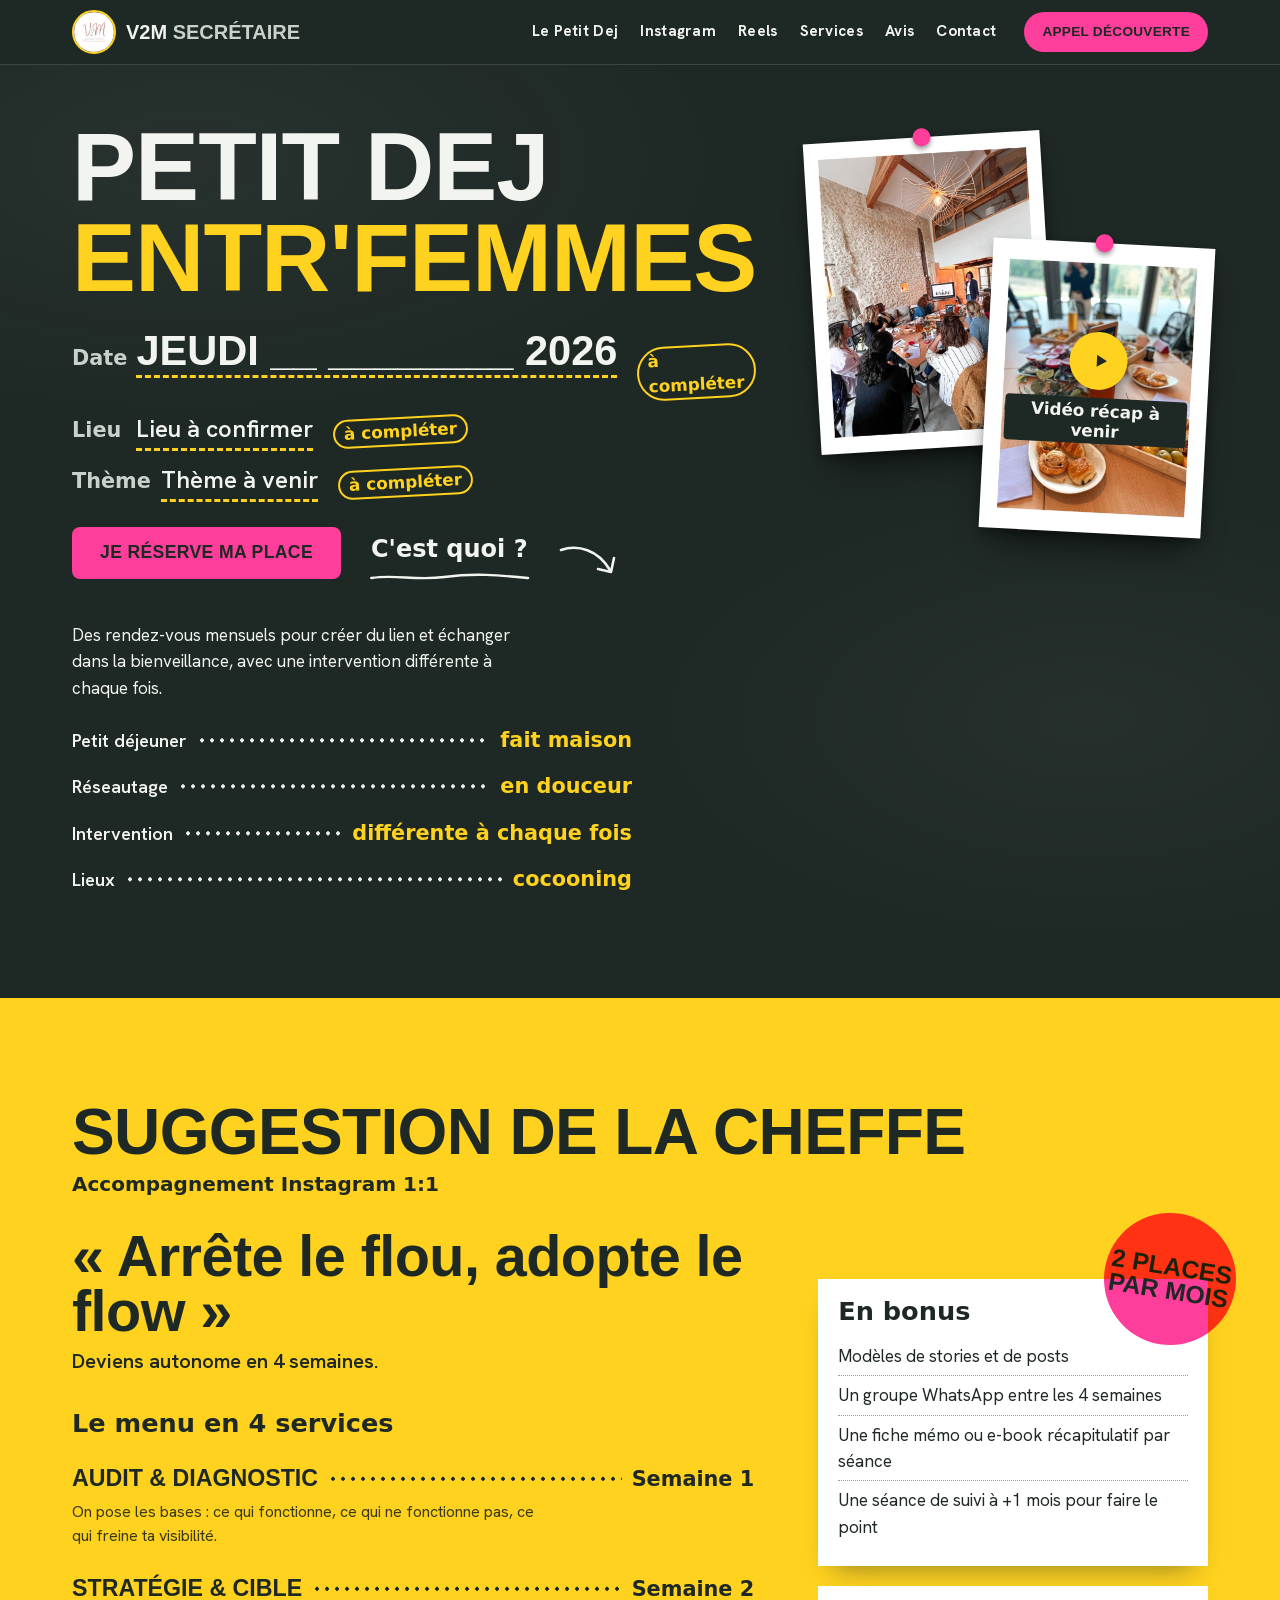
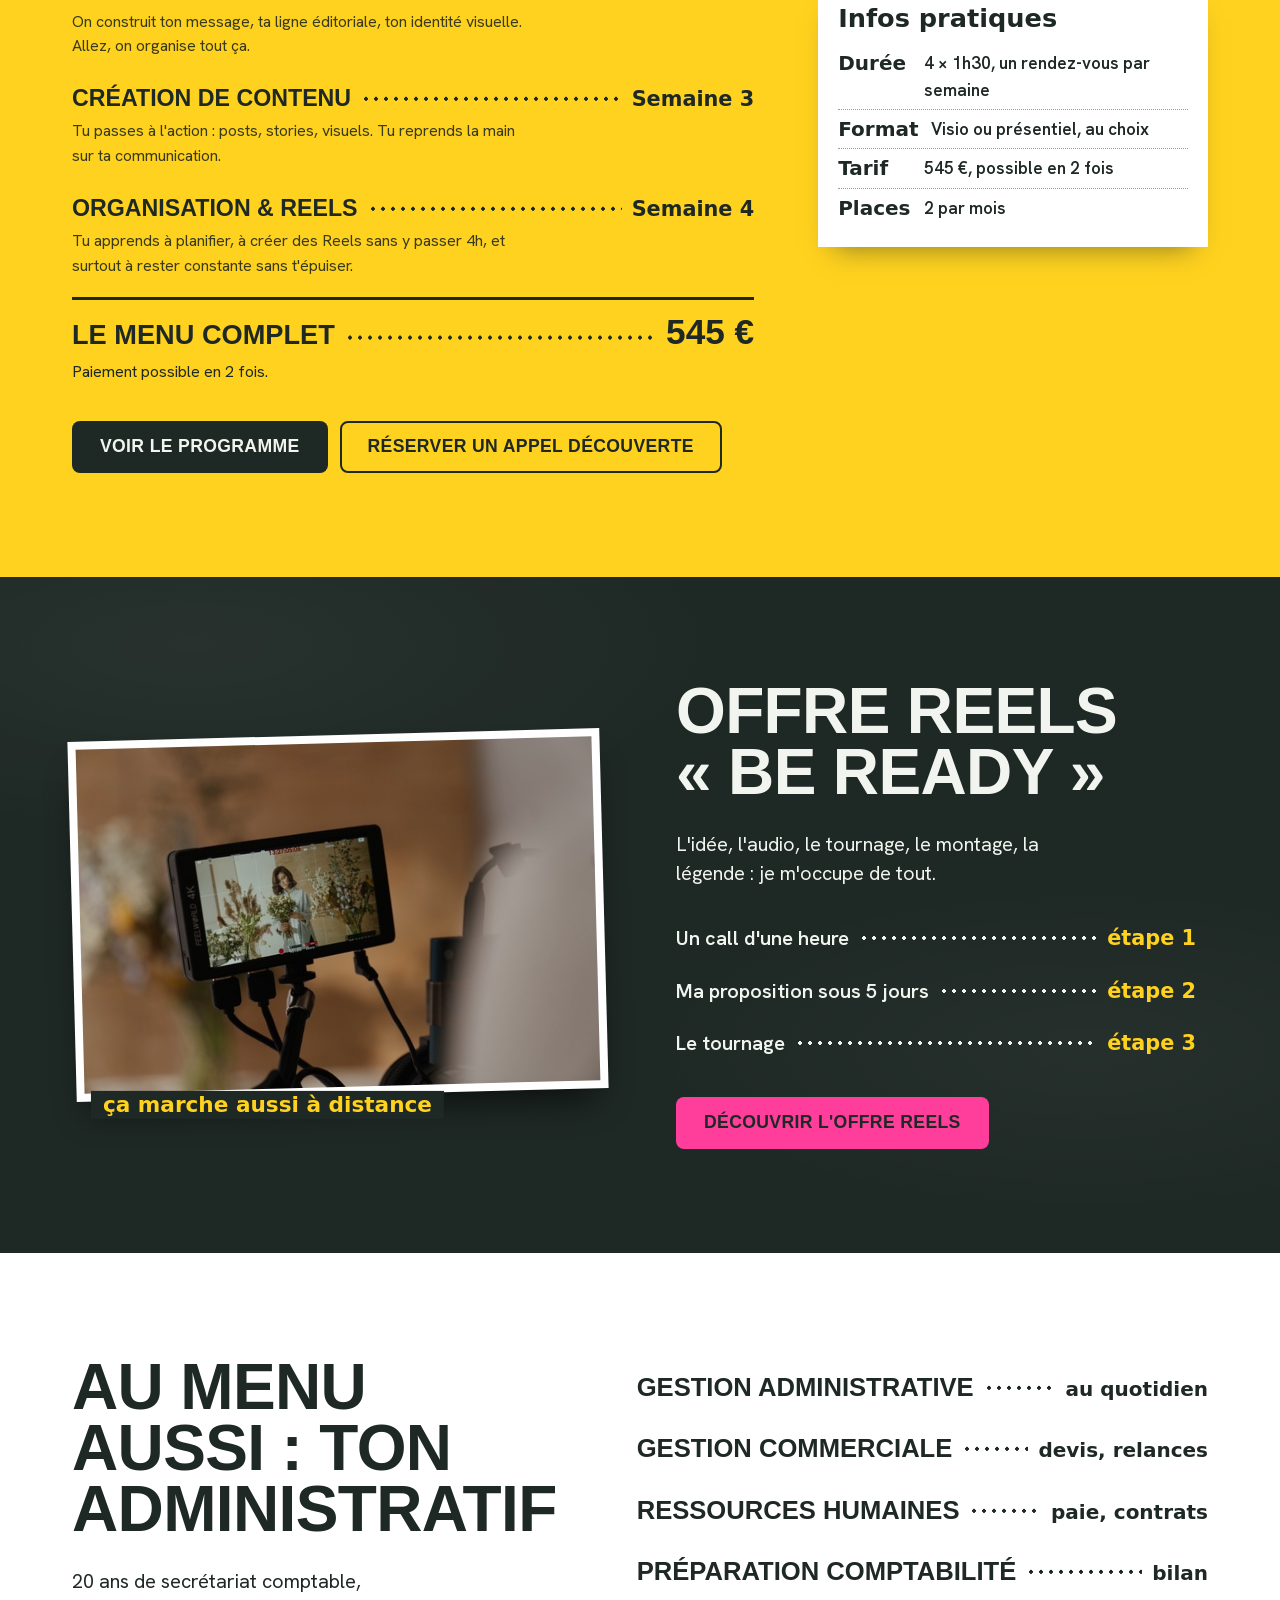
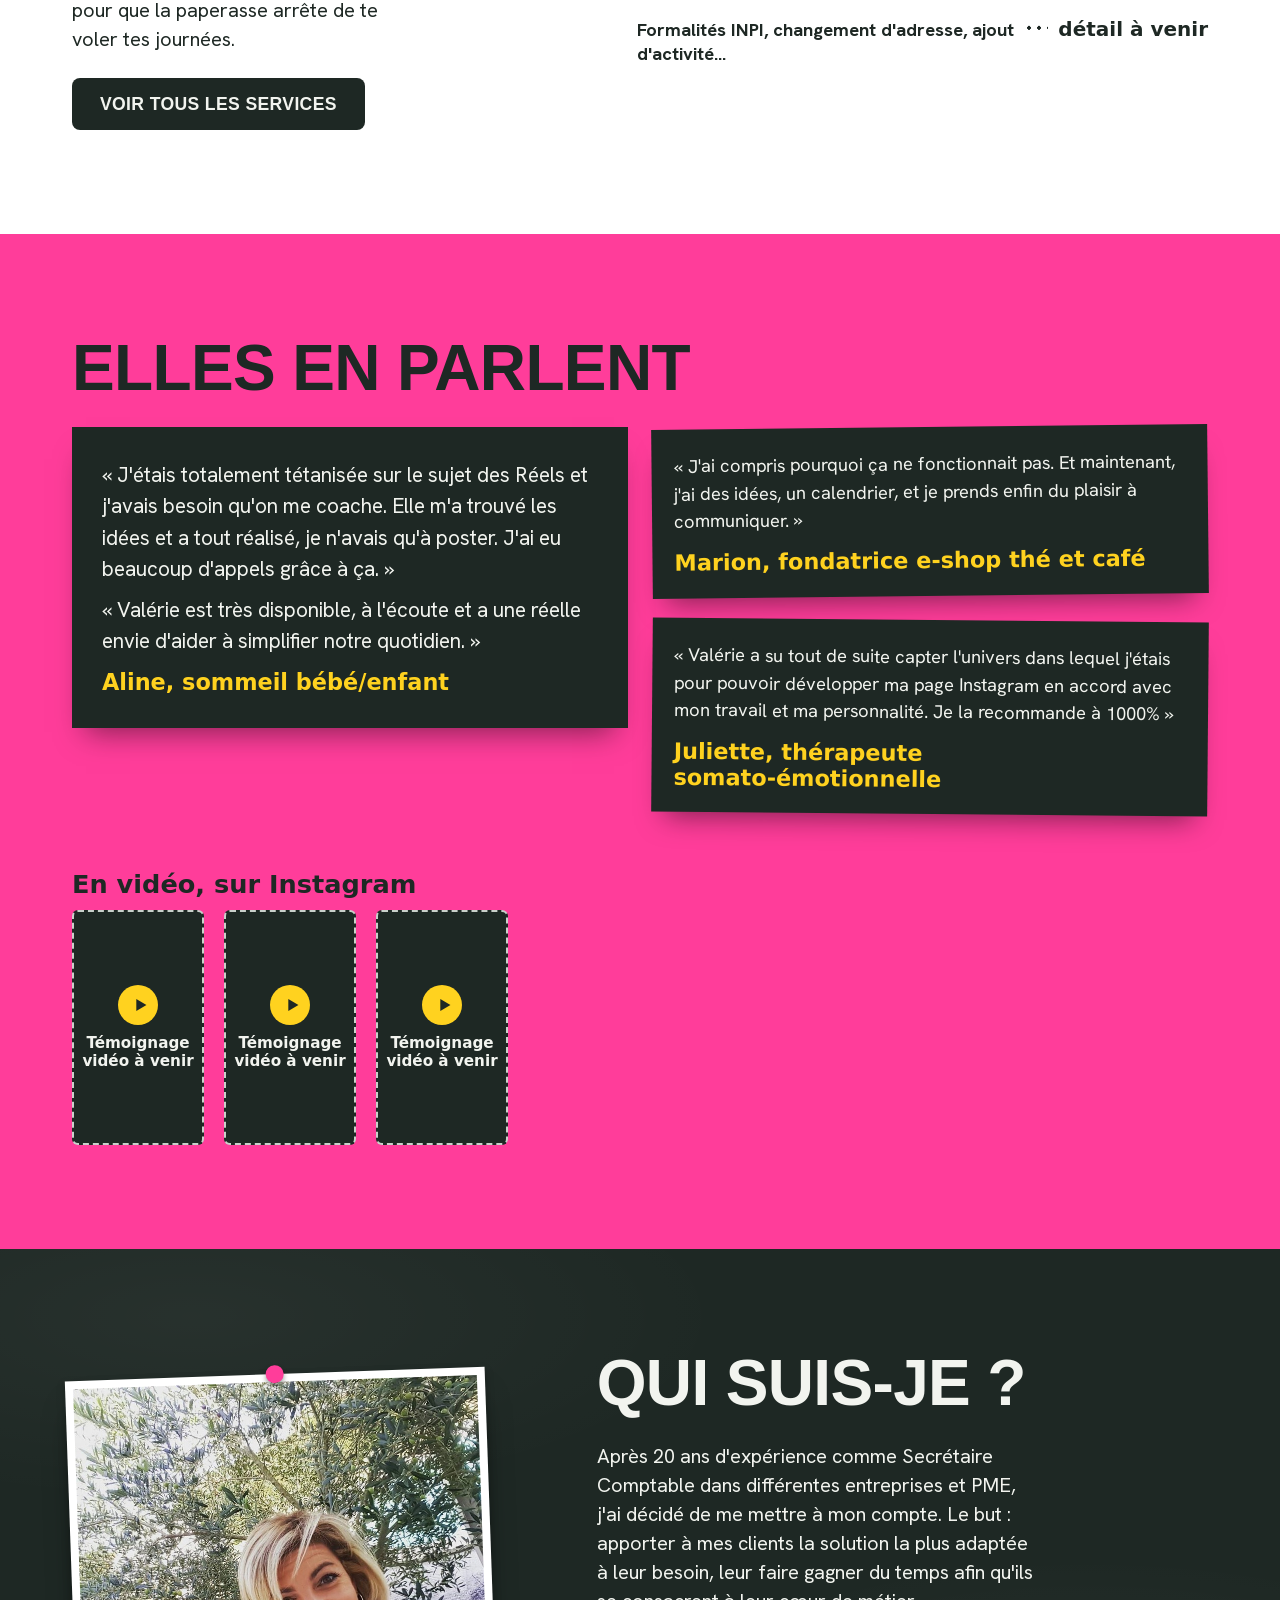
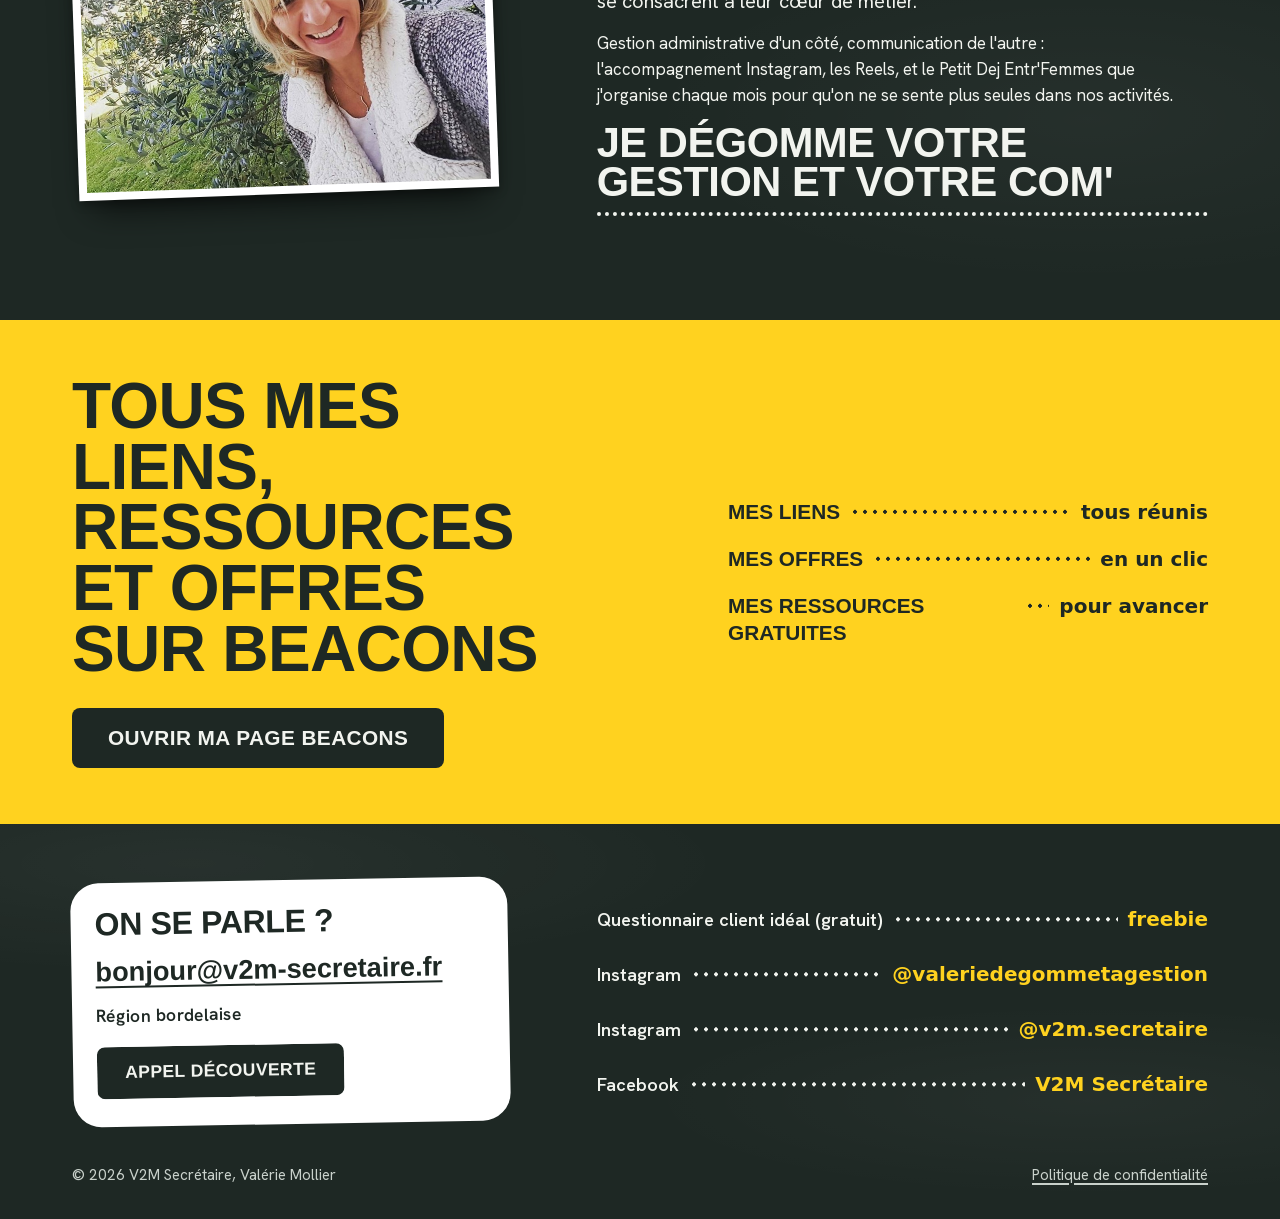
==== index.html @ 896f1fca "Initial homepage redesign mockups (V1 ardoise, V2 sobre, V3 Instagram) Co-Authored-By: Claude Opus 5" ====
<!doctype html>
<html lang="fr">
<head>
  <meta charset="utf-8">
  <meta name="viewport" content="width=device-width, initial-scale=1">
  <title>V2M Secrétaire | Petit Dej Entr'Femmes, Instagram, Reels et secrétariat à Bordeaux</title>
  <meta name="description" content="Valérie Mollier, secrétaire comptable en région bordelaise : le Petit Dej Entr'Femmes du mois, l'accompagnement Instagram en 4 semaines, les Reels clés en main et ton administratif.">
  <meta name="theme-color" content="#1E2824">
  <link rel="icon" type="image/jpeg" href="assets/img/web/logo-v2m.jpg">
  <link rel="apple-touch-icon" href="assets/img/web/logo-v2m.jpg">

  <meta property="og:type" content="website">
  <meta property="og:locale" content="fr_FR">
  <meta property="og:site_name" content="V2M Secrétaire">
  <meta property="og:title" content="V2M Secrétaire | Je dégomme votre gestion et votre com'">
  <meta property="og:description" content="Petit Dej Entr'Femmes, accompagnement Instagram en 4 semaines, Reels clés en main et services administratifs en région bordelaise.">
  <meta property="og:image" content="assets/img/web/petit-dej-ambiance.jpg">
  <meta name="twitter:card" content="summary_large_image">

  <link rel="preload" href="assets/fonts/Archivo.woff2" as="font" type="font/woff2" crossorigin>
  <link rel="stylesheet" href="assets/css/style.css">
</head>
<body>
  <a class="skip" href="#contenu">Aller au contenu</a>

  <header class="topbar">
    <div class="wrap topbar__in">
      <a class="brand" href="#top" aria-label="V2M Secrétaire, accueil">
        <img src="assets/img/web/logo-v2m.jpg" width="44" height="44" alt="">
        <span class="brand__name">V2M<span> Secrétaire</span></span>
      </a>
      <nav class="nav" id="menu" aria-label="Navigation principale">
        <ul>
          <li><a href="#petit-dej">Le Petit Dej</a></li>
          <li><a href="#instagram">Instagram</a></li>
          <li><a href="#reels">Reels</a></li>
          <li><a href="#services">Services</a></li>
          <li><a href="#avis">Avis</a></li>
          <li><a href="#contact">Contact</a></li>
        </ul>
      </nav>
      <a class="pill" href="https://calendly.com/v2m-secretaire/rdv" target="_blank" rel="noopener">Appel découverte</a>
      <button class="burger" type="button" aria-expanded="false" aria-controls="menu" aria-label="Ouvrir le menu">
        <svg viewBox="0 0 24 24" width="24" height="24" aria-hidden="true" focusable="false"><path class="b1" d="M4 7h16"/><path class="b2" d="M4 12h16"/><path class="b3" d="M4 17h16"/></svg>
      </button>
    </div>
  </header>

  <main id="contenu">
  <span id="top"></span>

  <!-- ============ 1. HERO : Petit Dej du mois ============ -->
  <section class="hero ground-slate" id="petit-dej" aria-labelledby="hero-title">
    <div class="wrap hero__grid">
      <div class="hero__text">
        <h1 class="display hero__title" id="hero-title">
          <span class="chalk" style="--i:0">Petit dej</span>
          <span class="chalk" style="--i:1">Entr'femmes</span>
        </h1>

        <!-- ================================================================
             A COMPLETER CHAQUE MOIS : date, lieu et thème de la prochaine édition.
             Remplacer uniquement le texte à l'intérieur des balises <span class="fill">
             puis supprimer les <span class="todo">à compléter</span> correspondants.
             ================================================================ -->
        <div class="plat" role="group" aria-label="Plat du jour : prochaine édition">
          <p class="plat__line plat__line--date chalk" style="--i:2">
            <span class="plat__k">Date</span><span class="fill">Jeudi __ ________ 2026</span><span class="todo">à compléter</span>
          </p>
          <p class="plat__line chalk" style="--i:3">
            <span class="plat__k">Lieu</span><span class="fill">Lieu à confirmer</span><span class="todo">à compléter</span>
          </p>
          <p class="plat__line chalk" style="--i:4">
            <span class="plat__k">Thème</span><span class="fill">Thème à venir</span><span class="todo">à compléter</span>
          </p>
        </div>
        <!-- ================= fin du bloc à compléter ================= -->

        <div class="hero__cta">
          <a class="btn btn--pink" href="https://www.billetweb.fr/petit-dej-entrfemmes-a-cadaujac" target="_blank" rel="noopener">Je réserve ma place<span class="sr"> (billetterie Billetweb, nouvelle fenêtre)</span></a>
          <a class="chalk-link" href="#concept">C'est quoi ?</a>
          <svg class="arrow" viewBox="0 0 64 40" width="64" height="40" aria-hidden="true" focusable="false"><path d="M3 8 C20 2 40 8 52 28"/><path d="M40 27 L53 30 L56 16"/></svg>
        </div>
      </div>

      <div class="hero__photos">
        <figure class="pin pin--a">
          <img src="assets/img/web/petit-dej-ambiance.jpg" width="750" height="1000" alt="Participantes réunies autour de Valérie lors d'un Petit Dej Entr'Femmes, dans un salon chaleureux.">
        </figure>
        <figure class="pin pin--b">
          <img src="assets/img/web/petit-dej-fev26.jpg" width="750" height="1000" alt="Table du petit déjeuner fait maison, préparée pour l'édition de février 2026.">
          <!-- Video slot: replace this div with a <a> or <button> opening the recap video once it exists -->
          <div class="play" role="img" aria-label="Vidéo récap à venir">
            <svg viewBox="0 0 24 24" width="22" height="22" aria-hidden="true" focusable="false"><path d="M8 5.5v13l11-6.5z"/></svg>
            <span>Vidéo récap à venir</span>
          </div>
        </figure>
      </div>

      <div class="hero__concept" id="concept">
        <p>Des rendez-vous mensuels pour créer du lien et échanger dans la bienveillance, avec une intervention différente à chaque fois.</p>
        <ul class="menu" aria-label="Au programme de chaque Petit Dej">
          <li class="row"><span>Petit déjeuner</span><i class="lead" aria-hidden="true"></i><b>fait maison</b></li>
          <li class="row"><span>Réseautage</span><i class="lead" aria-hidden="true"></i><b>en douceur</b></li>
          <li class="row"><span>Intervention</span><i class="lead" aria-hidden="true"></i><b>différente à chaque fois</b></li>
          <li class="row"><span>Lieux</span><i class="lead" aria-hidden="true"></i><b>cocooning</b></li>
        </ul>
      </div>
    </div>
  </section>

  <!-- ============ 2. Suggestion de la cheffe : Instagram 1:1 ============ -->
  <section class="chef ground-yellow" id="instagram" aria-labelledby="chef-title">
    <div class="wrap">
      <h2 class="display h-section" id="chef-title">Suggestion de la cheffe<span class="h-sub">Accompagnement Instagram 1:1</span></h2>
      <div class="chef__grid">
        <div class="chef__main">
          <p class="chef__quote display">« Arrête le flou, adopte le flow »</p>
          <p class="chef__sub">Deviens autonome en 4 semaines.</p>

          <h3 class="h-menu">Le menu en 4 services</h3>
          <ol class="menu menu--courses">
            <li class="row row--course">
              <span class="row__t">Audit &amp; Diagnostic</span><i class="lead" aria-hidden="true"></i><b>Semaine 1</b>
              <p>On pose les bases : ce qui fonctionne, ce qui ne fonctionne pas, ce qui freine ta visibilité.</p>
            </li>
            <li class="row row--course">
              <span class="row__t">Stratégie &amp; Cible</span><i class="lead" aria-hidden="true"></i><b>Semaine 2</b>
              <p>On construit ton message, ta ligne éditoriale, ton identité visuelle. Allez, on organise tout ça.</p>
            </li>
            <li class="row row--course">
              <span class="row__t">Création de contenu</span><i class="lead" aria-hidden="true"></i><b>Semaine 3</b>
              <p>Tu passes à l'action : posts, stories, visuels. Tu reprends la main sur ta communication.</p>
            </li>
            <li class="row row--course">
              <span class="row__t">Organisation &amp; Reels</span><i class="lead" aria-hidden="true"></i><b>Semaine 4</b>
              <p>Tu apprends à planifier, à créer des Reels sans y passer 4h, et surtout à rester constante sans t'épuiser.</p>
            </li>
          </ol>
          <ul class="menu menu--price">
            <li class="row row--total"><span class="row__t">Le menu complet</span><i class="lead" aria-hidden="true"></i><b>545 €</b></li>
          </ul>
          <p class="chef__pay">Paiement possible en 2 fois.</p>
        </div>

        <aside class="chef__side" aria-label="Bonus et infos pratiques">
          <div class="slip">
            <h3 class="h-menu">En bonus</h3>
            <ul class="plain">
              <li>Modèles de stories et de posts</li>
              <li>Un groupe WhatsApp entre les 4 semaines</li>
              <li>Une fiche mémo ou e-book récapitulatif par séance</li>
              <li>Une séance de suivi à +1 mois pour faire le point</li>
            </ul>
          </div>
          <div class="slip">
            <h3 class="h-menu">Infos pratiques</h3>
            <dl class="infos">
              <div><dt>Durée</dt><dd>4 × 1h30, un rendez-vous par semaine</dd></div>
              <div><dt>Format</dt><dd>Visio ou présentiel, au choix</dd></div>
              <div><dt>Tarif</dt><dd>545 €, possible en 2 fois</dd></div>
              <div><dt>Places</dt><dd>2 par mois</dd></div>
            </dl>
          </div>
          <p class="stamp" aria-hidden="true">2 places<br>par mois</p>
        </aside>
      </div>

      <div class="cta-row">
        <a class="btn btn--ink" href="https://v2msecretaireaccompagnementinstagram.my.canva.site" target="_blank" rel="noopener">Voir le programme<span class="sr"> (nouvelle fenêtre)</span></a>
        <a class="btn btn--line" href="https://calendly.com/v2m-secretaire/rdv" target="_blank" rel="noopener">Réserver un appel découverte<span class="sr"> (nouvelle fenêtre)</span></a>
      </div>
    </div>
  </section>

  <!-- ============ 3. Offre Reels ============ -->
  <section class="reels ground-slate" id="reels" aria-labelledby="reels-title">
    <div class="wrap reels__grid">
      <figure class="reels__photo">
        <img src="assets/img/web/reels.jpg" width="640" height="427" loading="lazy" alt="Tournage d'un Reel avec Valérie pour une cliente entrepreneure.">
        <span class="note note--abs">ça marche aussi à distance</span>
      </figure>
      <div class="reels__text">
        <h2 class="display h-section" id="reels-title">Offre Reels<br>« Be ready »</h2>
        <p class="lede">L'idée, l'audio, le tournage, le montage, la légende : je m'occupe de tout.</p>
        <ol class="menu menu--steps">
          <li class="row"><span>Un call d'une heure</span><i class="lead" aria-hidden="true"></i><b>étape 1</b></li>
          <li class="row"><span>Ma proposition sous 5 jours</span><i class="lead" aria-hidden="true"></i><b>étape 2</b></li>
          <li class="row"><span>Le tournage</span><i class="lead" aria-hidden="true"></i><b>étape 3</b></li>
        </ol>
        <a class="btn btn--pink" href="https://v2m-secretaire.fr/offre-reels/" target="_blank" rel="noopener">Découvrir l'offre Reels<span class="sr"> (nouvelle fenêtre)</span></a>
      </div>
    </div>
  </section>

  <!-- ============ 4. Services administratifs ============ -->
  <section class="services ground-white" id="services" aria-labelledby="services-title">
    <div class="wrap services__grid">
      <div class="services__intro">
        <h2 class="display h-section" id="services-title">Au menu aussi : ton administratif</h2>
        <p class="lede">20 ans de secrétariat comptable, pour que la paperasse arrête de te voler tes journées.</p>
        <a class="btn btn--ink" href="https://v2m-secretaire.fr/services/" target="_blank" rel="noopener">Voir tous les services<span class="sr"> (nouvelle fenêtre)</span></a>
      </div>
      <ul class="menu menu--services" aria-label="Services administratifs">
        <li class="row"><span>Gestion administrative</span><i class="lead" aria-hidden="true"></i><b>au quotidien</b></li>
        <li class="row"><span>Gestion commerciale</span><i class="lead" aria-hidden="true"></i><b>devis, relances</b></li>
        <li class="row"><span>Ressources humaines</span><i class="lead" aria-hidden="true"></i><b>paie, contrats</b></li>
        <li class="row"><span>Préparation comptabilité</span><i class="lead" aria-hidden="true"></i><b>bilan</b></li>
        <!-- Admin list to be detailed by the client: edit this row when the final wording arrives -->
        <li class="row row--soon"><span>Formalités INPI, changement d'adresse, ajout d'activité…</span><i class="lead" aria-hidden="true"></i><b>détail à venir</b></li>
      </ul>
    </div>
  </section>

  <!-- ============ 5. Avis clients ============ -->
  <section class="avis ground-pink" id="avis" aria-labelledby="avis-title">
    <div class="wrap">
      <h2 class="display h-section" id="avis-title">Elles en parlent</h2>
      <div class="slates">
        <figure class="slate slate--lg">
          <blockquote><p>« J'étais totalement tétanisée sur le sujet des Réels et j'avais besoin qu'on me coache. Elle m'a trouvé les idées et a tout réalisé, je n'avais qu'à poster. J'ai eu beaucoup d'appels grâce à ça. »</p><p>« Valérie est très disponible, à l'écoute et a une réelle envie d'aider à simplifier notre quotidien. »</p></blockquote>
          <figcaption>Aline, sommeil bébé/enfant</figcaption>
        </figure>
        <figure class="slate">
          <blockquote><p>« J'ai compris pourquoi ça ne fonctionnait pas. Et maintenant, j'ai des idées, un calendrier, et je prends enfin du plaisir à communiquer. »</p></blockquote>
          <figcaption>Marion, fondatrice e-shop thé et café</figcaption>
        </figure>
        <figure class="slate">
          <blockquote><p>« Valérie a su tout de suite capter l'univers dans lequel j'étais pour pouvoir développer ma page Instagram en accord avec mon travail et ma personnalité. Je la recommande à 1000% »</p></blockquote>
          <figcaption>Juliette, thérapeute somato-émotionnelle</figcaption>
        </figure>
      </div>

      <h3 class="h-menu h-menu--ink">En vidéo, sur Instagram</h3>
      <!--
        Video testimonial slots (9:16). To use an Instagram embed or link, replace the
        whole <a class="vslot"> below with the official embed code, or just point its
        href to the reel URL and edit the label text.
      -->
      <ul class="vslots">
        <li><a class="vslot" href="https://www.instagram.com/valeriedegommetagestion/" target="_blank" rel="noopener" aria-label="Témoignage vidéo à venir, voir le compte Instagram (nouvelle fenêtre)">
          <svg viewBox="0 0 24 24" width="26" height="26" aria-hidden="true" focusable="false"><path d="M8 5.5v13l11-6.5z"/></svg>
          <span>Témoignage vidéo à venir</span></a></li>
        <li><a class="vslot" href="https://www.instagram.com/valeriedegommetagestion/" target="_blank" rel="noopener" aria-label="Témoignage vidéo à venir, voir le compte Instagram (nouvelle fenêtre)">
          <svg viewBox="0 0 24 24" width="26" height="26" aria-hidden="true" focusable="false"><path d="M8 5.5v13l11-6.5z"/></svg>
          <span>Témoignage vidéo à venir</span></a></li>
        <li><a class="vslot" href="https://www.instagram.com/valeriedegommetagestion/" target="_blank" rel="noopener" aria-label="Témoignage vidéo à venir, voir le compte Instagram (nouvelle fenêtre)">
          <svg viewBox="0 0 24 24" width="26" height="26" aria-hidden="true" focusable="false"><path d="M8 5.5v13l11-6.5z"/></svg>
          <span>Témoignage vidéo à venir</span></a></li>
      </ul>
    </div>
  </section>

  <!-- ============ 6. Qui suis-je ============ -->
  <section class="about ground-slate" id="qui" aria-labelledby="about-title">
    <div class="wrap about__grid">
      <figure class="about__photo">
        <img src="assets/img/web/valerie.jpg" width="800" height="800" loading="lazy" alt="Portrait de Valérie Mollier, fondatrice de V2M Secrétaire.">
      </figure>
      <div class="about__text">
        <h2 class="display h-section" id="about-title">Qui suis-je ?</h2>
        <p class="lede">Après 20 ans d'expérience comme Secrétaire Comptable dans différentes entreprises et PME, j'ai décidé de me mettre à mon compte. Le but&nbsp;: apporter à mes clients la solution la plus adaptée à leur besoin, leur faire gagner du temps afin qu'ils se consacrent à leur cœur de métier.</p>
        <p>Gestion administrative d'un côté, communication de l'autre : l'accompagnement Instagram, les Reels, et le Petit Dej Entr'Femmes que j'organise chaque mois pour qu'on ne se sente plus seules dans nos activités.</p>
        <p class="tagline display">Je dégomme votre gestion et votre com'</p>
      </div>
    </div>
  </section>
  </main>

  <!-- ============ 7. Clôture / footer ============ -->
  <footer class="close" id="contact">
    <section class="beacons ground-yellow" aria-labelledby="beacons-title">
      <div class="wrap beacons__in">
        <h2 class="display h-section" id="beacons-title">Tous mes liens, ressources et offres sur Beacons</h2>
        <a class="btn btn--ink btn--lg" href="https://beacons.ai/v2m.secretaire" target="_blank" rel="noopener">Ouvrir ma page Beacons<span class="sr"> (nouvelle fenêtre)</span></a>
        <ul class="menu menu--beacons" aria-label="Sur ma page Beacons">
          <li class="row"><span>Mes liens</span><i class="lead" aria-hidden="true"></i><b>tous réunis</b></li>
          <li class="row"><span>Mes offres</span><i class="lead" aria-hidden="true"></i><b>en un clic</b></li>
          <li class="row"><span>Mes ressources gratuites</span><i class="lead" aria-hidden="true"></i><b>pour avancer</b></li>
        </ul>
      </div>
    </section>

    <div class="ground-slate close__body">
      <div class="wrap close__grid">
        <div class="bonbon ground-white">
          <h2 class="display h-small">On se parle ?</h2>
          <p><a class="mail" href="mailto:bonjour@v2m-secretaire.fr">bonjour@v2m-secretaire.fr</a></p>
          <p>Région bordelaise</p>
          <p><a class="btn btn--ink" href="https://calendly.com/v2m-secretaire/rdv" target="_blank" rel="noopener">Appel découverte<span class="sr"> (nouvelle fenêtre)</span></a></p>
        </div>
        <ul class="menu menu--links" aria-label="Liens utiles">
          <li class="row"><a href="https://v2m-secretaire.fr/freebie/" target="_blank" rel="noopener"><span>Questionnaire client idéal (gratuit)</span><i class="lead" aria-hidden="true"></i><b>freebie</b></a></li>
          <li class="row"><a href="https://www.instagram.com/valeriedegommetagestion/" target="_blank" rel="noopener"><span>Instagram</span><i class="lead" aria-hidden="true"></i><b>@valeriedegommetagestion</b></a></li>
          <li class="row"><a href="https://www.instagram.com/v2m.secretaire/" target="_blank" rel="noopener"><span>Instagram</span><i class="lead" aria-hidden="true"></i><b>@v2m.secretaire</b></a></li>
          <li class="row"><a href="https://www.facebook.com/V2M-Secrétaire-107651968399653" target="_blank" rel="noopener"><span>Facebook</span><i class="lead" aria-hidden="true"></i><b>V2M Secrétaire</b></a></li>
        </ul>
      </div>
      <div class="wrap legal">
        <p>© <span id="year">2026</span> V2M Secrétaire, Valérie Mollier</p>
        <p><a href="https://v2m-secretaire.fr/politique-de-confidentialite/" target="_blank" rel="noopener">Politique de confidentialité</a></p>
      </div>
    </div>
  </footer>

  <script src="assets/js/main.js" defer></script>
</body>
</html>
---- assets/css/style.css ----
/* V2M Secrétaire — homepage. Chalkboard café world: slate ground, two spot inks (yellow, pink). */

/* Self-hosted fonts (latin subset, covers French accents) */
@font-face { font-family: "Archivo"; src: url("../fonts/Archivo.woff2") format("woff2"); font-weight: 700 900; font-stretch: 62% 125%; font-display: swap; }
@font-face { font-family: "Hanken Grotesk"; src: url("../fonts/HankenGrotesk.woff2") format("woff2"); font-weight: 400 700; font-display: swap; }
@font-face { font-family: "Patrick Hand"; src: url("../fonts/PatrickHand.woff2") format("woff2"); font-weight: 400 700; font-display: swap; }

:root {
  --slate: #1e2824;
  --slate-2: #2a3732;
  --chalk: #f2f4ef;
  --chalk-dim: #c9d1cb;
  --yellow: #ffd21f;
  --pink: #ff3d9a;
  --white: #ffffff;

  --font-display: "Archivo", "Arial Narrow", sans-serif;
  --font-body: "Hanken Grotesk", system-ui, sans-serif;
  --font-chalk: "Patrick Hand", system-ui, sans-serif;

  --gutter: 16px;
  --maxw: 1200px;
  --ease-out: cubic-bezier(0.16, 1, 0.3, 1);

  /* per-ground colours, overridden by .ground-* */
  --bg: var(--slate);
  --fg: var(--chalk);
  --fg-dim: var(--chalk-dim);
  --focus: var(--yellow);
}

*, *::before, *::after { box-sizing: border-box; }
html { scroll-behavior: smooth; scroll-padding-top: 72px; -webkit-text-size-adjust: 100%; }
body {
  margin: 0;
  background: var(--slate);
  color: var(--chalk);
  font-family: var(--font-body);
  font-size: 1.0625rem;
  line-height: 1.55;
}
img { display: block; max-width: 100%; height: auto; }
a { color: inherit; text-underline-offset: 0.2em; text-decoration-thickness: 2px; }
ul, ol { margin: 0; padding: 0; list-style: none; }
p, h1, h2, h3, figure, dl, dd { margin: 0; }
h1, h2, h3 { text-wrap: balance; }
p { text-wrap: pretty; }

::selection { background: var(--pink); color: var(--slate); }
html { scrollbar-color: var(--pink) var(--slate); scrollbar-width: thin; }
:focus-visible { outline: 3px solid var(--focus); outline-offset: 3px; border-radius: 3px; }

.sr { position: absolute; width: 1px; height: 1px; overflow: hidden; clip-path: inset(50%); white-space: nowrap; }
.skip { position: absolute; left: 8px; top: -60px; z-index: 100; background: var(--yellow); color: var(--slate); padding: 10px 14px; font-weight: 700; }
.skip:focus { top: 8px; }

.wrap { width: 100%; max-width: var(--maxw); margin-inline: auto; padding-inline: var(--gutter); }

/* ---------- grounds: each colour owns a whole region ---------- */
.ground-slate, .ground-yellow, .ground-pink, .ground-white { background: var(--bg); color: var(--fg); }
.ground-slate {
  --bg: var(--slate); --fg: var(--chalk); --fg-dim: var(--chalk-dim); --focus: var(--yellow);
  /* chalk dust: faint smudges, no tint */
  background-image:
    radial-gradient(ellipse 60% 40% at 15% 10%, rgb(255 255 255 / 0.045), transparent 70%),
    radial-gradient(ellipse 50% 35% at 85% 70%, rgb(255 255 255 / 0.035), transparent 70%);
}
.ground-yellow { --bg: var(--yellow); --fg: var(--slate); --fg-dim: #3a3a1c; --focus: var(--slate); }
.ground-pink { --bg: var(--pink); --fg: var(--slate); --fg-dim: #3a1a2a; --focus: var(--slate); }
.ground-white { --bg: var(--white); --fg: var(--slate); --fg-dim: #46544e; --focus: var(--slate); }

section, .close__body { position: relative; }
main > section { padding-block: 64px; overflow-x: clip; }

/* ---------- type ---------- */
.display {
  font-family: var(--font-display);
  font-weight: 900;
  font-stretch: 78%;
  text-transform: uppercase;
  line-height: 0.95;
  letter-spacing: -0.01em;
}
.h-section { font-size: clamp(2.1rem, 9vw, 4rem); margin-bottom: 28px; }
.h-small { font-size: 2rem; margin-bottom: 12px; }
.h-menu {
  font-family: var(--font-chalk);
  font-weight: 700;
  font-size: 1.6rem;
  line-height: 1.1;
  margin: 32px 0 12px;
}
.h-menu--ink { margin-top: 56px; }
.lede { font-size: 1.25rem; line-height: 1.45; max-width: 36ch; margin-bottom: 24px; }
.note {
  font-family: var(--font-chalk);
  font-weight: 700;
  font-size: 1.45rem;
  line-height: 1.1;
  color: var(--yellow);
}

/* ---------- buttons ---------- */
.btn, .pill {
  display: inline-flex;
  align-items: center;
  justify-content: center;
  min-height: 52px;
  padding: 0 26px;
  font-family: var(--font-display);
  font-weight: 800;
  font-stretch: 85%;
  font-size: 1.1rem;
  letter-spacing: 0.02em;
  text-transform: uppercase;
  text-decoration: none;
  border: 2px solid transparent;
  border-radius: 8px;
  cursor: pointer;
  transition: background-color 0.2s var(--ease-out), color 0.2s var(--ease-out), transform 0.2s var(--ease-out), box-shadow 0.2s var(--ease-out);
}
.btn:active, .pill:active { transform: translateY(1px); }
.btn--pink { background: var(--pink); color: var(--slate); }
.btn--pink:hover { background: var(--yellow); }
.btn--ink { background: var(--slate); color: var(--chalk); }
.btn--ink:hover { background: var(--pink); color: var(--slate); }
.btn--line { background: transparent; color: var(--slate); border-color: var(--slate); }
.btn--line:hover { background: var(--slate); color: var(--yellow); }
.btn--lg { min-height: 60px; padding: 0 34px; font-size: 1.3rem; }
.pill {
  min-height: 40px;
  padding: 0 16px;
  font-size: 0.85rem;
  border-radius: 999px;
  background: var(--pink);
  color: var(--slate);
  white-space: nowrap;
}
.pill:hover { background: var(--yellow); }

.chalk-link {
  position: relative;
  display: inline-block;
  padding: 6px 2px 14px;
  font-family: var(--font-chalk);
  font-weight: 700;
  font-size: 1.5rem;
  text-decoration: none;
  color: var(--chalk);
  background: url("data:image/svg+xml,%3Csvg xmlns='http://www.w3.org/2000/svg' viewBox='0 0 120 10' preserveAspectRatio='none'%3E%3Cpath d='M2 6 C20 2 34 9 56 5 S96 3 118 6' fill='none' stroke='%23f2f4ef' stroke-width='2.4' stroke-linecap='round'/%3E%3C/svg%3E") left bottom / 100% 10px no-repeat;
}
.chalk-link:hover { color: var(--yellow); }

/* ---------- top bar ---------- */
.topbar {
  position: sticky;
  top: 0;
  z-index: 50;
  background: var(--slate);
  border-bottom: 1px solid rgb(242 244 239 / 0.14);
}
.topbar__in { display: flex; align-items: center; gap: 12px; min-height: 64px; }
.brand { display: flex; align-items: center; gap: 10px; text-decoration: none; margin-right: auto; }
.brand img { border-radius: 50%; border: 2px solid var(--yellow); }
.brand__name { font-family: var(--font-display); font-weight: 900; font-stretch: 80%; font-size: 1.25rem; text-transform: uppercase; line-height: 1; }
.brand__name span { display: none; color: var(--chalk-dim); font-weight: 700; }

.burger {
  display: grid; place-items: center;
  width: 44px; height: 44px;
  background: transparent; color: var(--chalk);
  border: 2px solid rgb(242 244 239 / 0.35); border-radius: 8px;
  cursor: pointer;
}
.burger path { stroke: currentColor; stroke-width: 2.2; stroke-linecap: round; fill: none; transition: transform 0.25s var(--ease-out), opacity 0.2s; transform-origin: center; transform-box: fill-box; }
.burger[aria-expanded="true"] .b1 { transform: translateY(5px) rotate(45deg); }
.burger[aria-expanded="true"] .b2 { opacity: 0; }
.burger[aria-expanded="true"] .b3 { transform: translateY(-5px) rotate(-45deg); }

.nav {
  position: absolute;
  inset: 100% 0 auto 0;
  background: var(--slate);
  border-bottom: 3px solid var(--pink);
  padding: 8px var(--gutter) 20px;
  display: none;
}
.nav.is-open { display: block; }
.nav a {
  display: block;
  padding: 14px 0;
  font-family: var(--font-display);
  font-weight: 800; font-stretch: 80%;
  font-size: 1.6rem; text-transform: uppercase; text-decoration: none;
  border-bottom: 1px dotted rgb(242 244 239 / 0.35);
}
.nav a:hover { color: var(--pink); }

/* ---------- menu grammar: dotted leaders that fill pink ---------- */
.row {
  --leader: currentColor;
  display: grid;
  grid-template-columns: minmax(0, auto) minmax(24px, 1fr) auto;
  align-items: baseline;
  column-gap: 10px;
}
.row > a { grid-column: 1 / -1; display: grid; grid-template-columns: minmax(0, auto) minmax(24px, 1fr) auto; align-items: baseline; column-gap: 10px; text-decoration: none; padding: 12px 0; }
.row b { font-weight: 700; text-align: right; }
.lead {
  position: relative;
  min-width: 24px;
  height: 6px;
  align-self: baseline;
  translate: 0 -0.2em;
  background: radial-gradient(circle, var(--leader) 1.6px, transparent 2.1px) left center / 10px 6px repeat-x;
}
.lead::after {
  content: "";
  position: absolute;
  inset: 0;
  background: var(--pink);
  border-radius: 6px;
  transform: scaleX(0);
  transform-origin: left;
  transition: transform 0.6s var(--ease-out);
}
.row:hover .lead::after, .row:focus-within .lead::after { transform: scaleX(1); }
.row:hover b, .row:focus-within b { color: var(--pink); }
.ground-yellow .row:hover b, .ground-yellow .row:focus-within b,
.ground-white .row:hover b, .ground-white .row:focus-within b { color: var(--slate); }
.menu--links .row > a:hover span, .menu--links .row > a:focus-visible span { color: var(--pink); }

/* ---------- hero ---------- */
.hero { padding-block: 24px 56px; overflow: hidden; }
.hero__grid { display: grid; gap: 36px; }
.hero__title { font-size: clamp(2.9rem, 14.4vw, 6rem); }
.hero__title .chalk { display: block; }
.hero__title .chalk:nth-child(2) { color: var(--yellow); }

.plat { margin-top: 22px; display: grid; gap: 6px; }
.plat__line { display: flex; flex-wrap: wrap; align-items: baseline; gap: 2px 10px; font-size: 1.3rem; font-weight: 600; margin-top: 4px; }
.plat__line--date .fill { font-family: var(--font-display); font-weight: 800; font-stretch: 80%; text-transform: uppercase; font-size: clamp(1.7rem, 7.5vw, 2.6rem); line-height: 1.08; }
.plat__k { font-family: var(--font-chalk); font-weight: 700; font-size: 1.3rem; color: var(--chalk-dim); min-width: 3.4rem; }
.fill { border-bottom: 3px dashed var(--yellow); padding-bottom: 1px; }
.todo {
  display: inline-block; margin-left: 10px; padding: 0 9px;
  font-family: var(--font-chalk); font-weight: 700; font-size: 1.05rem; line-height: 1.5;
  color: var(--yellow); border: 2px solid var(--yellow); border-radius: 999px;
  rotate: -3deg; vertical-align: middle; text-transform: none; letter-spacing: 0;
}
.hero__cta { display: flex; flex-wrap: wrap; align-items: center; gap: 8px 28px; margin-top: 22px; }

.hero__photos { position: relative; aspect-ratio: 1 / 1.02; max-width: 520px; width: 100%; justify-self: center; }
.pin {
  position: absolute;
  background: var(--white);
  padding: 8px 8px 8px;
  box-shadow: 0 22px 34px -14px rgb(0 0 0 / 0.65), 0 4px 8px rgb(0 0 0 / 0.25);
}
.pin img { width: 100%; height: 100%; object-fit: cover; aspect-ratio: 3 / 4; }
.pin::before { /* pin head */
  content: ""; position: absolute; top: -9px; left: 50%; width: 18px; height: 18px; margin-left: -9px;
  border-radius: 50%; background: var(--pink); box-shadow: 0 3px 5px rgb(0 0 0 / 0.4); z-index: 2;
}
.pin--a { left: 0; top: 2%; width: 60%; rotate: -3.5deg; }
.pin--b { right: 0; bottom: 0; width: 56%; rotate: 3deg; }
.play {
  position: absolute; left: 50%; top: 50%; translate: -50% -50%;
  display: grid; justify-items: center; gap: 8px; width: 82%;
  text-align: center; pointer-events: none;
}
.play svg { box-sizing: content-box; padding: 18px 16px 18px 20px; width: 22px; height: 22px; border-radius: 50%; background: var(--yellow); fill: var(--slate); box-shadow: 0 8px 18px rgb(0 0 0 / 0.4); }
.play span { background: var(--slate); color: var(--chalk); font-family: var(--font-chalk); font-weight: 700; font-size: 1.05rem; line-height: 1.2; padding: 3px 10px; border-radius: 4px; }

.hero__concept { max-width: 560px; }
.hero__concept > p { margin-bottom: 16px; max-width: 46ch; }
.hero__concept .row { font-size: 1.15rem; padding: 7px 0; }
.hero__concept .row span { font-weight: 600; }
.hero__concept .row b { font-family: var(--font-chalk); font-size: 1.3rem; color: var(--yellow); white-space: normal; text-align: right; }
.hero__concept .row b { white-space: nowrap; }
.hero__concept .row:last-child { margin-bottom: 0; }

/* chalk-written reveal, played once; the default state is the final state */
@keyframes chalk-in {
  from { clip-path: inset(-0.12em 100% -0.12em 0); filter: blur(2px); opacity: 0.4; }
  to { clip-path: inset(-0.12em -0.12em -0.12em 0); filter: blur(0); opacity: 1; }
}
.chalk { animation: chalk-in 1s var(--ease-out) calc(0.15s + var(--i, 0) * 0.28s) backwards; }
.plat__line.chalk { animation-duration: 0.9s; }

/* ---------- Suggestion de la cheffe ---------- */
.chef { overflow: hidden; }
.chef__grid { display: grid; gap: 28px; }
.h-sub { display: block; margin-top: 10px; font-family: var(--font-chalk); font-weight: 700; font-size: 1.25rem; text-transform: none; line-height: 1.1; letter-spacing: 0; }
.chef__offer-unused { font-family: var(--font-chalk); font-weight: 700; font-size: 1.5rem; line-height: 1.1; }
.chef__quote { font-size: clamp(2rem, 9vw, 3.6rem); margin: 6px 0 8px; text-transform: none; font-stretch: 85%; }
.chef__sub { font-size: 1.25rem; font-weight: 600; }
.menu--courses .row { padding: 14px 0 10px; font-size: 1.3rem; }
.menu--courses .row__t { font-family: var(--font-display); font-weight: 800; font-stretch: 82%; text-transform: uppercase; font-size: 1.45rem; line-height: 1.1; }
.menu--courses .row b { font-family: var(--font-chalk); font-size: 1.3rem; }
.menu--courses .row p { grid-column: 1 / -1; font-size: 1rem; margin-top: 4px; max-width: 52ch; color: var(--fg-dim); }
.menu--price { margin-top: 8px; border-top: 3px solid var(--slate); padding-top: 14px; }
.row--total .row__t { font-family: var(--font-display); font-weight: 900; font-stretch: 80%; text-transform: uppercase; font-size: 1.7rem; }
.row--total b { font-family: var(--font-display); font-weight: 900; font-stretch: 80%; font-size: 2.2rem; line-height: 1; }
.chef__pay { font-size: 1rem; margin-top: 4px; }

.slip { background: var(--white); color: var(--slate); padding: 18px 20px 20px; box-shadow: 0 16px 26px -16px rgb(30 40 36 / 0.55); margin-bottom: 20px; }
.slip .h-menu { margin-top: 0; }
.plain li { padding: 6px 0; border-bottom: 1px dotted rgb(30 40 36 / 0.45); }
.plain li:last-child { border-bottom: 0; }
.infos > div { display: flex; gap: 12px; padding: 6px 0; border-bottom: 1px dotted rgb(30 40 36 / 0.45); }
.infos > div:last-child { border-bottom: 0; }
.infos dt { min-width: 4.6rem; font-family: var(--font-chalk); font-weight: 700; font-size: 1.25rem; line-height: 1.3; }
.infos dd { font-weight: 600; }
.stamp {
  position: absolute; right: 6px; top: -52px; z-index: 2;
  width: 112px; height: 112px; display: grid; place-items: center; text-align: center;
  border-radius: 50%; background: var(--pink); color: var(--slate);
  font-family: var(--font-display); font-weight: 900; font-stretch: 78%; text-transform: uppercase; font-size: 1.3rem; line-height: 0.95;
  rotate: 9deg; mix-blend-mode: multiply;
}
.chef__side { position: relative; }
.cta-row { display: flex; flex-wrap: wrap; gap: 12px; margin-top: 36px; }
.cta-row .btn { flex: 1 1 240px; }

/* ---------- Reels ---------- */
.reels__grid { display: grid; gap: 32px; }
.reels__photo { position: relative; padding: 8px 8px 8px; background: var(--white); rotate: -1.5deg; box-shadow: 0 22px 34px -14px rgb(0 0 0 / 0.65); max-width: 560px; }
.reels__photo img { width: 100%; aspect-ratio: 3 / 2; object-fit: cover; }
.note--abs { position: absolute; left: 14px; bottom: -22px; background: var(--slate); padding: 2px 12px; rotate: 1.5deg; font-size: 1.35rem; }
.menu--steps { margin: 4px 0 28px; max-width: 520px; }
.menu--steps .row { font-size: 1.25rem; font-weight: 600; padding: 10px 0; }
.menu--steps .row b { font-family: var(--font-chalk); font-size: 1.3rem; color: var(--yellow); }

/* ---------- Services ---------- */
.services__grid { display: grid; gap: 28px; }
.services .lede { max-width: 30ch; }
.menu--services .row { font-family: var(--font-display); font-weight: 800; font-stretch: 85%; text-transform: uppercase; font-size: 1.3rem; line-height: 1.3; padding: 14px 0; }
.menu--services { --leader: var(--slate); }
.menu--services .row { border-bottom: 0; }
.menu--services .row b { font-family: var(--font-chalk); font-size: 1.25rem; text-transform: none; color: var(--slate); }
.menu--services .row--soon span { text-transform: none; font-family: var(--font-body); font-stretch: 100%; font-weight: 700; font-size: 1.15rem; }

/* ---------- Avis ---------- */
.slates { display: grid; gap: 22px; margin-bottom: 8px; }
.slate { background: var(--slate); color: var(--chalk); padding: 24px 22px 22px; box-shadow: 0 18px 28px -14px rgb(30 10 20 / 0.55); }
.slate blockquote { margin: 0; }
.slate blockquote p + p { margin-top: 10px; }
.slate blockquote p { font-size: 1.15rem; line-height: 1.5; }
.slate figcaption { margin-top: 14px; font-family: var(--font-chalk); font-weight: 700; font-size: 1.4rem; color: var(--yellow); line-height: 1.15; }
.slate:nth-child(2) { rotate: -0.6deg; }
.slate:nth-child(3) { rotate: 0.5deg; }
.vslots { display: grid; grid-template-columns: repeat(3, minmax(0, 132px)); gap: 10px; }
.vslot {
  display: grid; place-content: center; justify-items: center; gap: 10px; text-align: center;
  aspect-ratio: 9 / 16; padding: 8px;
  background: var(--slate); color: var(--chalk); text-decoration: none;
  border: 2px dashed var(--chalk-dim); border-radius: 6px;
  font-family: var(--font-chalk); font-weight: 700; font-size: 0.95rem; line-height: 1.15;
  transition: background-color 0.2s var(--ease-out);
}
.vslot svg { box-sizing: content-box; padding: 9px 7px 9px 11px; width: 22px; height: 22px; border-radius: 50%; background: var(--yellow); fill: var(--slate); }
.vslot:hover { background: var(--slate-2); }

/* ---------- Qui suis-je ---------- */
.about__grid { display: grid; gap: 32px; align-items: center; }
.about__photo { position: relative; max-width: 420px; background: var(--white); padding: 8px; rotate: -2deg; box-shadow: 0 22px 34px -14px rgb(0 0 0 / 0.65), 0 4px 8px rgb(0 0 0 / 0.25); }
.about__photo::before { content: ""; position: absolute; top: -9px; left: 50%; width: 18px; height: 18px; margin-left: -9px; border-radius: 50%; background: var(--pink); box-shadow: 0 3px 5px rgb(0 0 0 / 0.4); z-index: 2; }
.about__photo img { width: 100%; aspect-ratio: 1; object-fit: cover; }
.about__text p { margin-top: 14px; max-width: 58ch; }
.about__text .lede { max-width: 40ch; margin-bottom: 0; }
.tagline { margin-top: 28px; font-size: clamp(1.7rem, 7vw, 2.6rem); color: var(--chalk); border-bottom: 4px dotted var(--chalk); padding-bottom: 10px; }

/* ---------- Footer ---------- */
.beacons { padding-block: 56px; }
.beacons__in { display: grid; gap: 28px; justify-items: start; align-items: center; }
.menu--beacons { --leader: var(--slate); width: 100%; max-width: 480px; }
.menu--beacons .row { font-family: var(--font-display); font-weight: 800; font-stretch: 85%; text-transform: uppercase; font-size: 1.3rem; line-height: 1.3; padding: 10px 0; }
.menu--beacons .row b { font-family: var(--font-chalk); text-transform: none; font-size: 1.25rem; }
.arrow { display: none; }
.arrow path { fill: none; stroke: var(--chalk); stroke-width: 2.6; stroke-linecap: round; stroke-linejoin: round; }
.beacons .h-section { margin-bottom: 0; max-width: 18ch; }
.close__body { padding-top: 56px; }
.close__grid { display: grid; gap: 32px; }
.bonbon { padding: 26px 24px 28px; border-radius: 28px; rotate: -1deg; align-self: start; }
.bonbon p { margin-top: 8px; font-weight: 600; font-size: 1.1rem; }
.bonbon p:last-child { margin-top: 18px; }
.mail { font-family: var(--font-display); font-weight: 800; font-stretch: 85%; font-size: clamp(1.25rem, 6vw, 1.7rem); overflow-wrap: anywhere; }
.menu--links .row { font-size: 1.15rem; }
.menu--links .row span { font-weight: 600; }
.menu--links .row b { font-family: var(--font-chalk); font-size: 1.25rem; color: var(--yellow); }
.menu--links .row > a:hover b, .menu--links .row > a:focus-visible b { color: var(--pink); }
.legal { display: flex; flex-wrap: wrap; justify-content: space-between; gap: 8px 24px; padding-block: 40px 32px; color: var(--chalk-dim); font-size: 0.95rem; }

/* ---------- larger screens ---------- */
@media (min-width: 640px) {
  :root { --gutter: 24px; }
  .brand__name span { display: inline; }
  .vslots { gap: 20px; }
}

@media (min-width: 960px) {
  :root { --gutter: 32px; }
  main > section { padding-block: 104px; }
  .burger { display: none; }
  .nav { position: static; display: block; border: 0; padding: 0; background: none; }
  .nav ul { display: flex; gap: 22px; }
  .nav a { padding: 6px 0; font-size: 0.95rem; font-family: var(--font-body); font-stretch: 100%; font-weight: 700; letter-spacing: 0.02em; border: 0; text-transform: none; text-underline-offset: 6px; }
  .nav a:hover { color: var(--yellow); text-decoration: underline; text-decoration-color: var(--pink); text-decoration-thickness: 3px; }
  .topbar__in { gap: 28px; }
  .brand { margin-right: 0; }
  .nav { margin-left: auto; }

  .hero { padding-block: 56px 96px; }
  .hero__grid { grid-template-columns: 7fr 5fr; column-gap: 56px; row-gap: 40px; align-items: start; }
  .hero__text { grid-column: 1; grid-row: 1; }
  .hero__photos { grid-column: 2; grid-row: 1 / span 2; margin-top: 8px; max-width: none; }
  .hero__concept { grid-column: 1; grid-row: 2; }
  .plat__line { font-size: 1.5rem; flex-wrap: nowrap; }
  .plat__line--date .fill { font-size: 2.6rem; white-space: nowrap; }
  .arrow { display: block; margin-top: 18px; }

  .chef__grid { grid-template-columns: 7fr 4fr; column-gap: 64px; align-items: start; }
  .chef__side { margin-top: 56px; }
  .stamp { right: -28px; top: -66px; width: 132px; height: 132px; font-size: 1.55rem; }
  .cta-row .btn { flex: 0 0 auto; }

  .reels__grid { grid-template-columns: 6fr 6fr; column-gap: 72px; align-items: center; }
  .services__grid { grid-template-columns: 5fr 7fr; column-gap: 80px; align-items: start; }
  .menu--services .row { font-size: 1.6rem; }

  .slates { grid-template-columns: repeat(12, 1fr); gap: 24px; align-items: start; }
  .slate--lg { grid-column: 1 / span 6; grid-row: span 2; padding: 32px 30px; }
  .slate--lg blockquote p { font-size: 1.3rem; }
  .slate:nth-child(2) { grid-column: 7 / span 6; }
  .slate:nth-child(3) { grid-column: 7 / span 6; }

  .about__grid { grid-template-columns: 5fr 7fr; column-gap: 88px; }
  .beacons__in { grid-template-columns: 1fr 1fr; column-gap: 64px; }
  .beacons__in .btn { grid-column: 1; }
  .menu--beacons { grid-column: 2; grid-row: 1 / span 2; justify-self: end; }
  .close__grid { grid-template-columns: 5fr 7fr; column-gap: 88px; align-items: center; }
}

@media (min-width: 1200px) {
  .hero__photos { margin-right: 0; }
}

/* ---------- reduced motion: final state, no animation ---------- */
@media (prefers-reduced-motion: reduce) {
  html { scroll-behavior: auto; }
  .chalk { animation: none; }
  .lead::after, .btn, .pill, .burger path, .vslot { transition: none; }
}
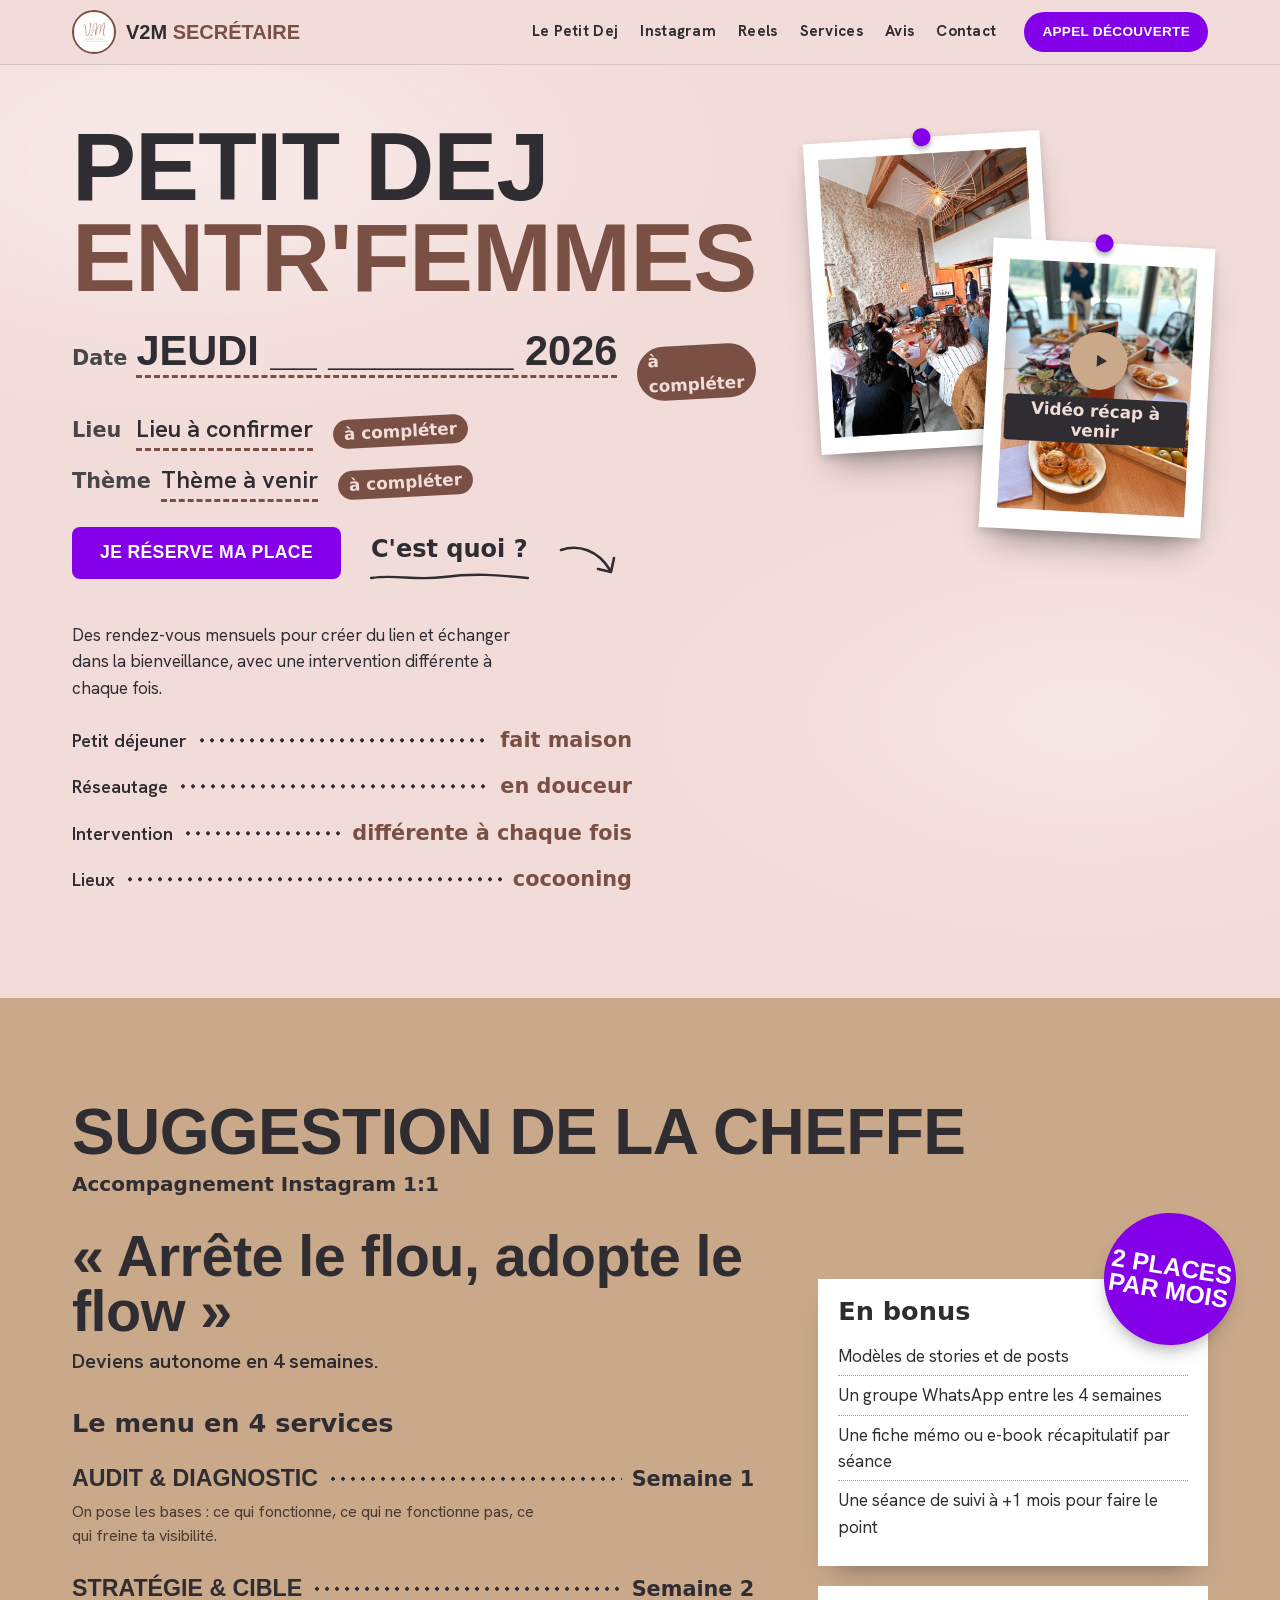
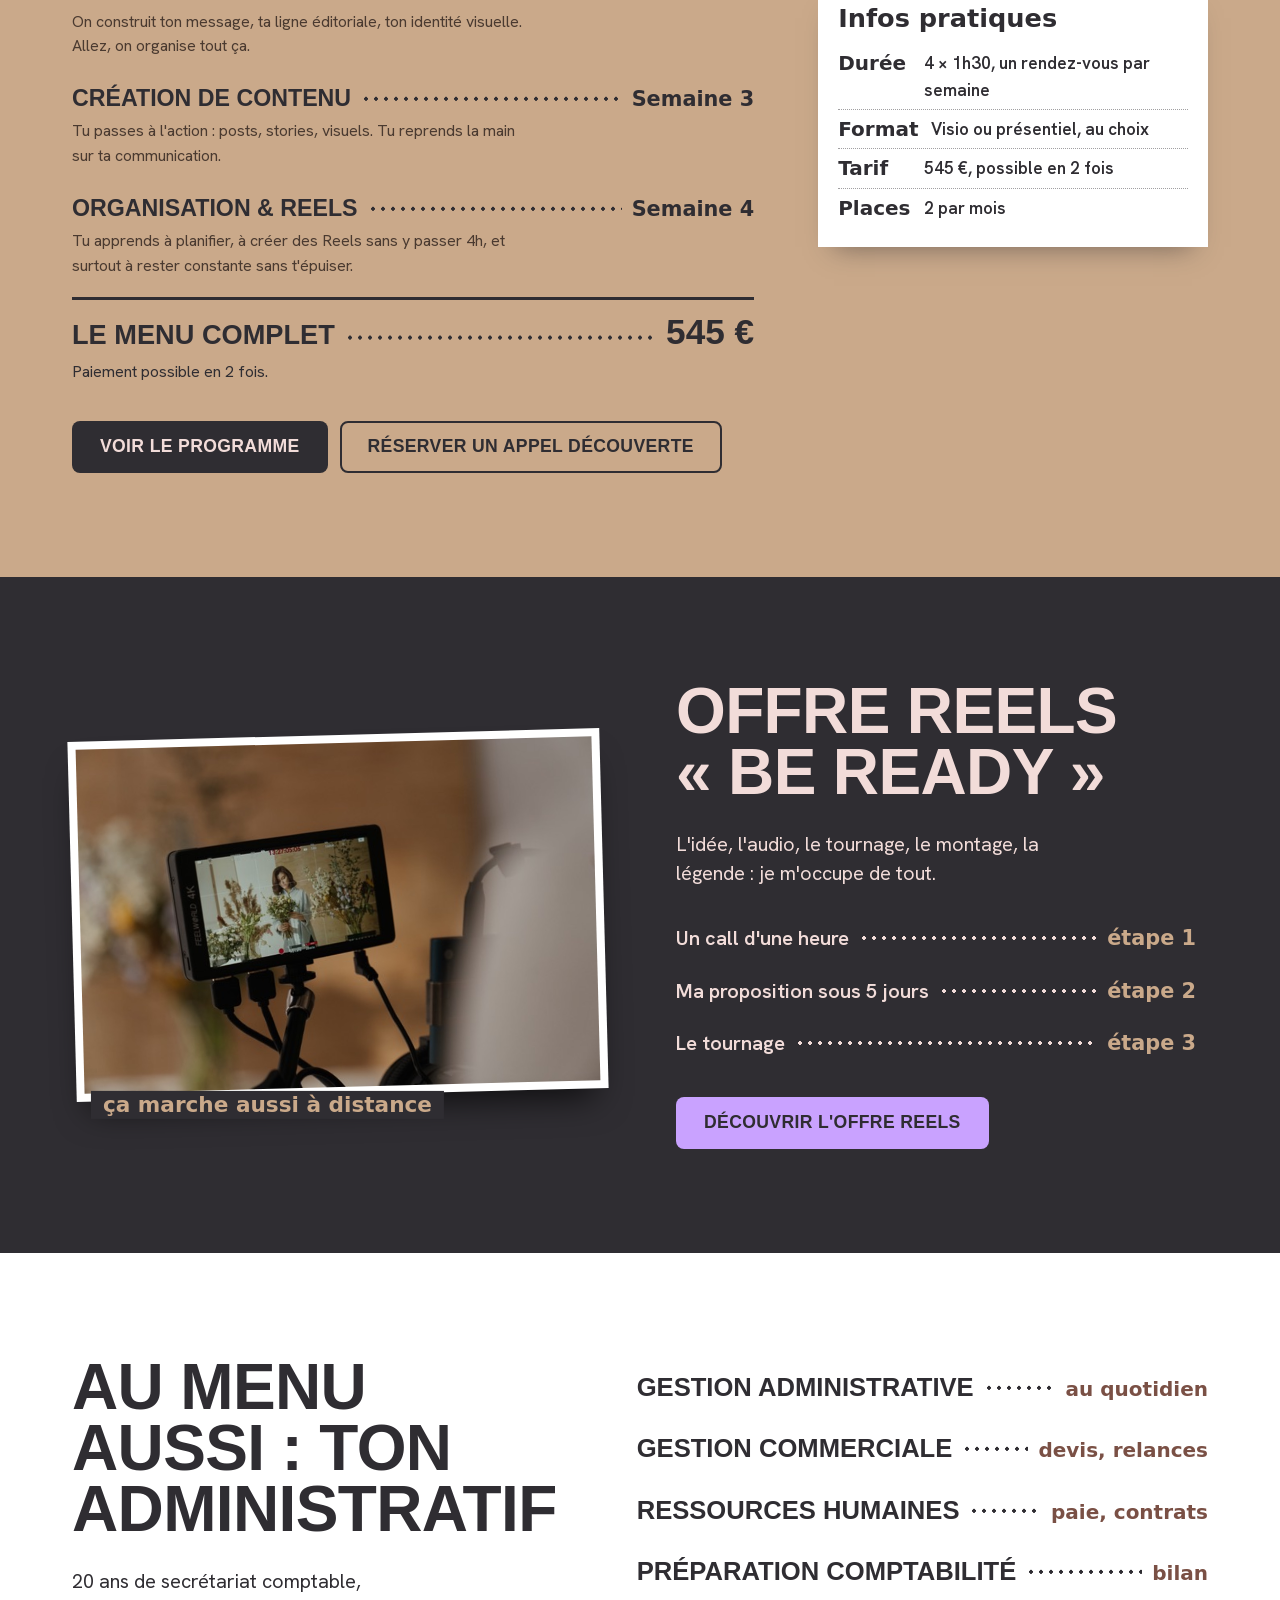
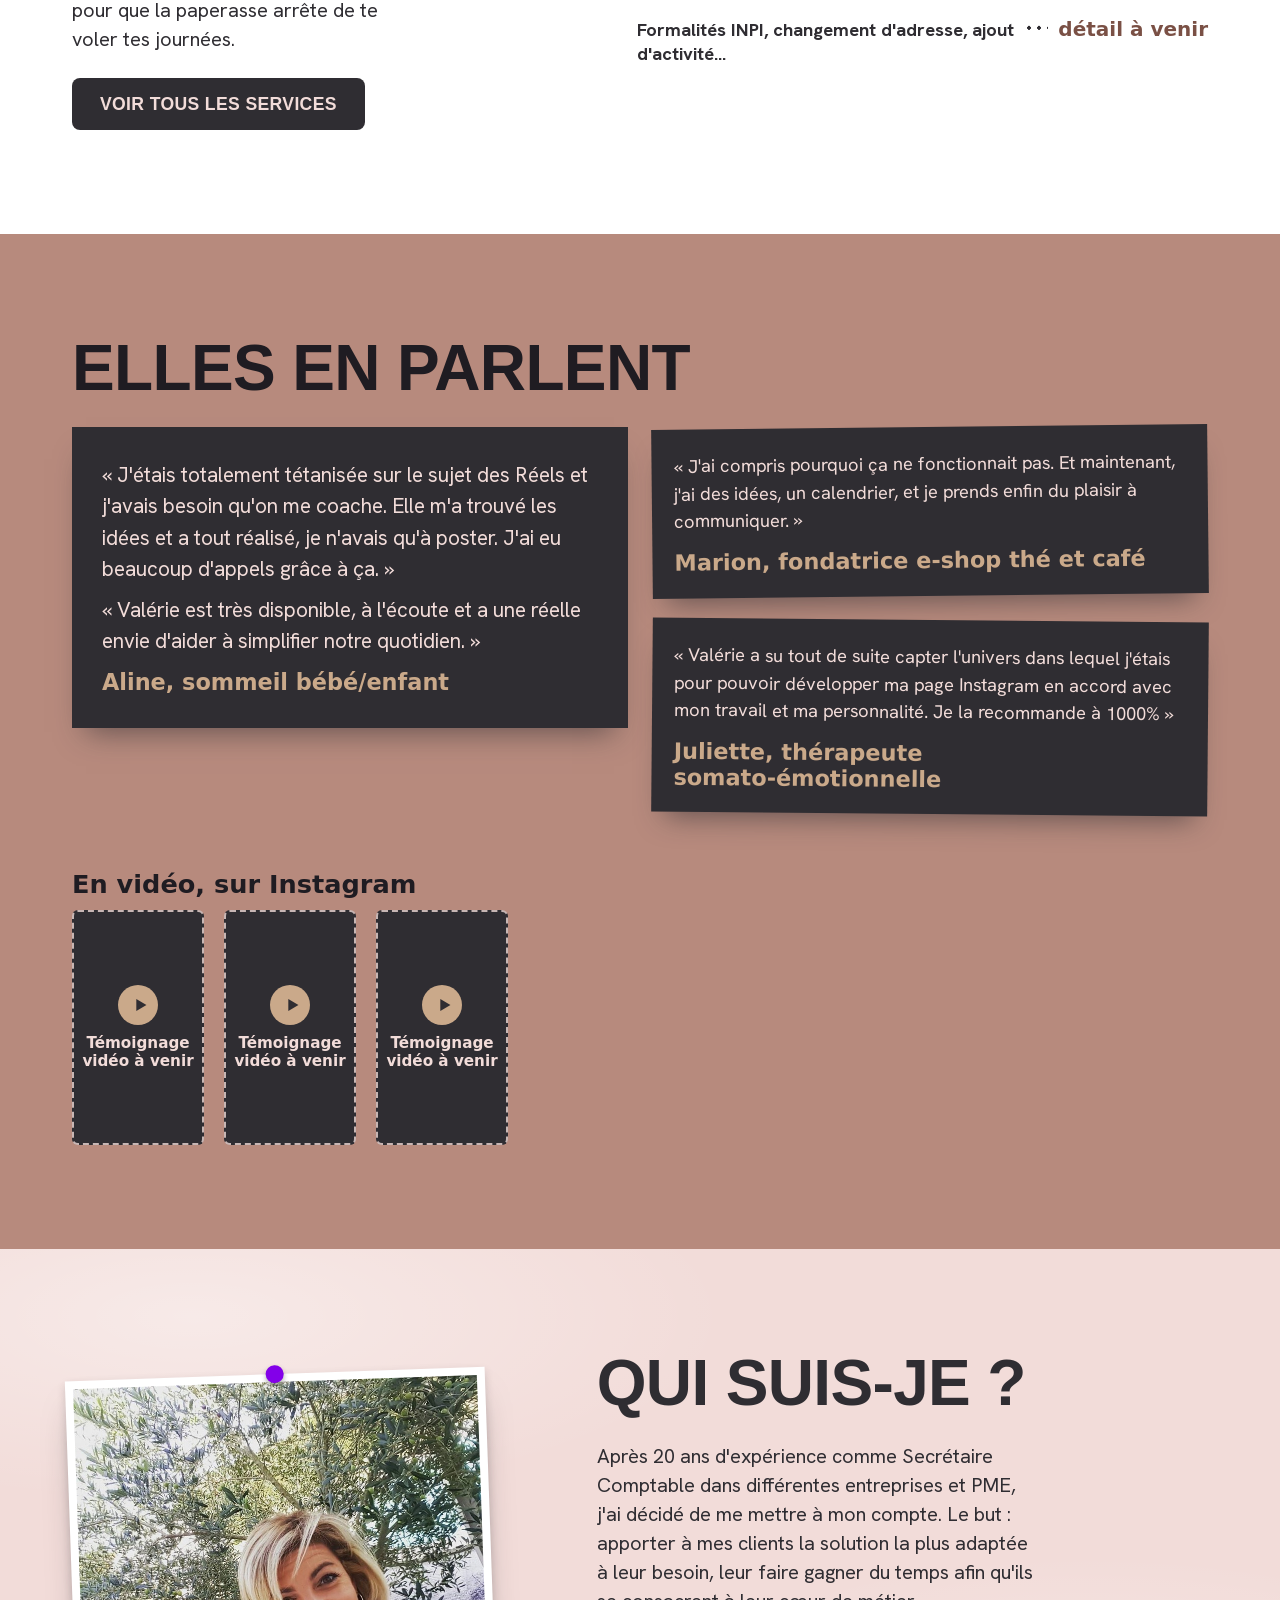
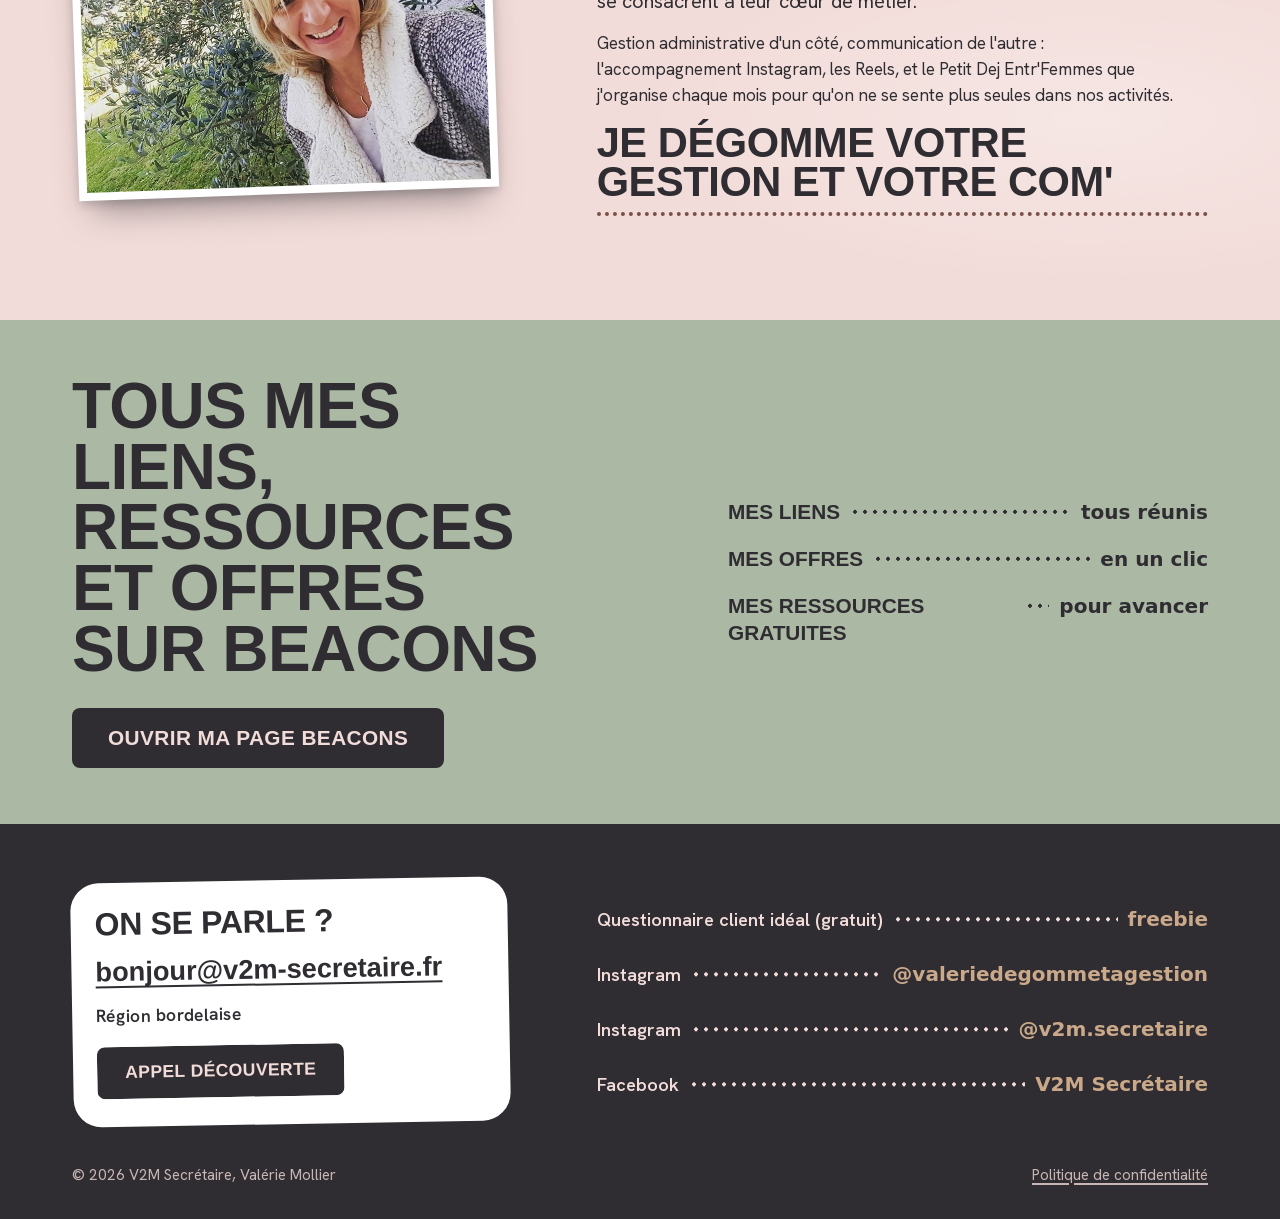
==== commit ef2f62c6: "V1: rework color system on the V2M brand palette Replace the slate/sunflower/fluoro-pink chalkboard " ====
--- a/index.html
+++ b/index.html
@@ -5,7 +5,7 @@
   <meta name="viewport" content="width=device-width, initial-scale=1">
   <title>V2M Secrétaire | Petit Dej Entr'Femmes, Instagram, Reels et secrétariat à Bordeaux</title>
   <meta name="description" content="Valérie Mollier, secrétaire comptable en région bordelaise : le Petit Dej Entr'Femmes du mois, l'accompagnement Instagram en 4 semaines, les Reels clés en main et ton administratif.">
-  <meta name="theme-color" content="#1E2824">
+  <meta name="theme-color" content="#F2DCD9">
   <link rel="icon" type="image/jpeg" href="assets/img/web/logo-v2m.jpg">
   <link rel="apple-touch-icon" href="assets/img/web/logo-v2m.jpg">
 
@@ -50,7 +50,7 @@
   <span id="top"></span>
 
   <!-- ============ 1. HERO : Petit Dej du mois ============ -->
-  <section class="hero ground-slate" id="petit-dej" aria-labelledby="hero-title">
+  <section class="hero ground-blush" id="petit-dej" aria-labelledby="hero-title">
     <div class="wrap hero__grid">
       <div class="hero__text">
         <h1 class="display hero__title" id="hero-title">
@@ -77,7 +77,7 @@
         <!-- ================= fin du bloc à compléter ================= -->
 
         <div class="hero__cta">
-          <a class="btn btn--pink" href="https://www.billetweb.fr/petit-dej-entrfemmes-a-cadaujac" target="_blank" rel="noopener">Je réserve ma place<span class="sr"> (billetterie Billetweb, nouvelle fenêtre)</span></a>
+          <a class="btn btn--primary" href="https://www.billetweb.fr/petit-dej-entrfemmes-a-cadaujac" target="_blank" rel="noopener">Je réserve ma place<span class="sr"> (billetterie Billetweb, nouvelle fenêtre)</span></a>
           <a class="chalk-link" href="#concept">C'est quoi ?</a>
           <svg class="arrow" viewBox="0 0 64 40" width="64" height="40" aria-hidden="true" focusable="false"><path d="M3 8 C20 2 40 8 52 28"/><path d="M40 27 L53 30 L56 16"/></svg>
         </div>
@@ -110,7 +110,7 @@
   </section>
 
   <!-- ============ 2. Suggestion de la cheffe : Instagram 1:1 ============ -->
-  <section class="chef ground-yellow" id="instagram" aria-labelledby="chef-title">
+  <section class="chef ground-caramel" id="instagram" aria-labelledby="chef-title">
     <div class="wrap">
       <h2 class="display h-section" id="chef-title">Suggestion de la cheffe<span class="h-sub">Accompagnement Instagram 1:1</span></h2>
       <div class="chef__grid">
@@ -174,7 +174,7 @@
   </section>
 
   <!-- ============ 3. Offre Reels ============ -->
-  <section class="reels ground-slate" id="reels" aria-labelledby="reels-title">
+  <section class="reels ground-ink" id="reels" aria-labelledby="reels-title">
     <div class="wrap reels__grid">
       <figure class="reels__photo">
         <img src="assets/img/web/reels.jpg" width="640" height="427" loading="lazy" alt="Tournage d'un Reel avec Valérie pour une cliente entrepreneure.">
@@ -188,7 +188,7 @@
           <li class="row"><span>Ma proposition sous 5 jours</span><i class="lead" aria-hidden="true"></i><b>étape 2</b></li>
           <li class="row"><span>Le tournage</span><i class="lead" aria-hidden="true"></i><b>étape 3</b></li>
         </ol>
-        <a class="btn btn--pink" href="https://v2m-secretaire.fr/offre-reels/" target="_blank" rel="noopener">Découvrir l'offre Reels<span class="sr"> (nouvelle fenêtre)</span></a>
+        <a class="btn btn--primary" href="https://v2m-secretaire.fr/offre-reels/" target="_blank" rel="noopener">Découvrir l'offre Reels<span class="sr"> (nouvelle fenêtre)</span></a>
       </div>
     </div>
   </section>
@@ -213,7 +213,7 @@
   </section>
 
   <!-- ============ 5. Avis clients ============ -->
-  <section class="avis ground-pink" id="avis" aria-labelledby="avis-title">
+  <section class="avis ground-rose" id="avis" aria-labelledby="avis-title">
     <div class="wrap">
       <h2 class="display h-section" id="avis-title">Elles en parlent</h2>
       <div class="slates">
@@ -252,7 +252,7 @@
   </section>
 
   <!-- ============ 6. Qui suis-je ============ -->
-  <section class="about ground-slate" id="qui" aria-labelledby="about-title">
+  <section class="about ground-blush" id="qui" aria-labelledby="about-title">
     <div class="wrap about__grid">
       <figure class="about__photo">
         <img src="assets/img/web/valerie.jpg" width="800" height="800" loading="lazy" alt="Portrait de Valérie Mollier, fondatrice de V2M Secrétaire.">
@@ -269,7 +269,7 @@
 
   <!-- ============ 7. Clôture / footer ============ -->
   <footer class="close" id="contact">
-    <section class="beacons ground-yellow" aria-labelledby="beacons-title">
+    <section class="beacons ground-sage" aria-labelledby="beacons-title">
       <div class="wrap beacons__in">
         <h2 class="display h-section" id="beacons-title">Tous mes liens, ressources et offres sur Beacons</h2>
         <a class="btn btn--ink btn--lg" href="https://beacons.ai/v2m.secretaire" target="_blank" rel="noopener">Ouvrir ma page Beacons<span class="sr"> (nouvelle fenêtre)</span></a>
@@ -281,7 +281,7 @@
       </div>
     </section>
 
-    <div class="ground-slate close__body">
+    <div class="ground-ink close__body">
       <div class="wrap close__grid">
         <div class="bonbon ground-white">
           <h2 class="display h-small">On se parle ?</h2>
--- a/assets/css/style.css
+++ b/assets/css/style.css
@@ -1,4 +1,4 @@
-/* V2M Secrétaire — homepage. Chalkboard café world: slate ground, two spot inks (yellow, pink). */
+/* V2M Secrétaire — homepage. Morning café world in the brand palette: blush ground, terracotta and caramel inks, violet for action. */
 
 /* Self-hosted fonts (latin subset, covers French accents) */
 @font-face { font-family: "Archivo"; src: url("../fonts/Archivo.woff2") format("woff2"); font-weight: 700 900; font-stretch: 62% 125%; font-display: swap; }
@@ -6,13 +6,28 @@
 @font-face { font-family: "Patrick Hand"; src: url("../fonts/PatrickHand.woff2") format("woff2"); font-weight: 400 700; font-display: swap; }
 
 :root {
-  --slate: #1e2824;
-  --slate-2: #2a3732;
-  --chalk: #f2f4ef;
-  --chalk-dim: #c9d1cb;
-  --yellow: #ffd21f;
-  --pink: #ff3d9a;
+  /* brand primitives (measured from the logo and v2m-secretaire.fr) */
+  --blush: #f2dcd9;        /* logo frame, dominant ground */
+  --rose: #b78a7d;         /* logo lettering: grounds, fills, borders only */
+  --rose-text: #7a5045;    /* terracotta, text-safe on blush/white */
+  --caramel: #caa98a;      /* the "2" of the logo */
+  --violet: #8300e9;       /* primary action */
+  --violet-dark: #6a00bd;  /* primary action hover */
+  --violet-light: #c9a2ff; /* action on the ink ground */
+  --sage: #abb9a4;         /* secondary ground, used once */
+  --ink: #48464b;          /* body ink */
+  --ink-strong: #2f2d32;   /* headings, dark ground */
+  --ink-raised: #3d3a41;   /* hover on the dark ground */
+  --ink-deep: #1f1c22;     /* text on the rose ground */
   --white: #ffffff;
+  /* derived text tints, one per coloured ground (AA-checked) */
+  --blush-dim: #c7b6b4;    /* secondary text on the ink ground */
+  --caramel-ink: #4a3a30;  /* secondary text on the caramel ground */
+  --sage-ink: #3d3b40;     /* secondary text on the sage ground */
+  /* rgb triplets for alpha shadows */
+  --shadow: 47 45 50;      /* ink-strong */
+  --shadow-black: 0 0 0;   /* photos on the ink ground */
+  --glow: 255 255 255;
 
   --font-display: "Archivo", "Arial Narrow", sans-serif;
   --font-body: "Hanken Grotesk", system-ui, sans-serif;
@@ -23,18 +38,21 @@
   --ease-out: cubic-bezier(0.16, 1, 0.3, 1);
 
   /* per-ground colours, overridden by .ground-* */
-  --bg: var(--slate);
-  --fg: var(--chalk);
-  --fg-dim: var(--chalk-dim);
-  --focus: var(--yellow);
+  --bg: var(--blush);
+  --fg: var(--ink-strong);
+  --fg-dim: var(--ink);
+  --accent: var(--rose-text); /* hand-written notes, placeholders, prices */
+  --hot: var(--violet);       /* row hover text */
+  --hot-fill: var(--violet);  /* dotted leader fill */
+  --focus: var(--violet);
 }
 
 *, *::before, *::after { box-sizing: border-box; }
 html { scroll-behavior: smooth; scroll-padding-top: 72px; -webkit-text-size-adjust: 100%; }
 body {
   margin: 0;
-  background: var(--slate);
-  color: var(--chalk);
+  background: var(--blush);
+  color: var(--ink-strong);
   font-family: var(--font-body);
   font-size: 1.0625rem;
   line-height: 1.55;
@@ -46,28 +64,31 @@
 h1, h2, h3 { text-wrap: balance; }
 p { text-wrap: pretty; }
 
-::selection { background: var(--pink); color: var(--slate); }
-html { scrollbar-color: var(--pink) var(--slate); scrollbar-width: thin; }
+::selection { background: var(--violet); color: var(--white); }
+html { scrollbar-color: var(--rose) var(--blush); scrollbar-width: thin; }
 :focus-visible { outline: 3px solid var(--focus); outline-offset: 3px; border-radius: 3px; }
 
 .sr { position: absolute; width: 1px; height: 1px; overflow: hidden; clip-path: inset(50%); white-space: nowrap; }
-.skip { position: absolute; left: 8px; top: -60px; z-index: 100; background: var(--yellow); color: var(--slate); padding: 10px 14px; font-weight: 700; }
+.skip { position: absolute; left: 8px; top: -60px; z-index: 100; background: var(--violet); color: var(--white); padding: 10px 14px; font-weight: 700; }
 .skip:focus { top: 8px; }
 
 .wrap { width: 100%; max-width: var(--maxw); margin-inline: auto; padding-inline: var(--gutter); }
 
 /* ---------- grounds: each colour owns a whole region ---------- */
-.ground-slate, .ground-yellow, .ground-pink, .ground-white { background: var(--bg); color: var(--fg); }
-.ground-slate {
-  --bg: var(--slate); --fg: var(--chalk); --fg-dim: var(--chalk-dim); --focus: var(--yellow);
-  /* chalk dust: faint smudges, no tint */
+.ground-blush, .ground-caramel, .ground-ink, .ground-white, .ground-rose, .ground-sage { background-color: var(--bg); color: var(--fg); }
+.ground-blush {
+  --bg: var(--blush); --fg: var(--ink-strong); --fg-dim: var(--ink); --accent: var(--rose-text);
+  --hot: var(--violet); --hot-fill: var(--violet); --focus: var(--violet);
+  /* morning light: faint paper glows, no new hue */
   background-image:
-    radial-gradient(ellipse 60% 40% at 15% 10%, rgb(255 255 255 / 0.045), transparent 70%),
-    radial-gradient(ellipse 50% 35% at 85% 70%, rgb(255 255 255 / 0.035), transparent 70%);
-}
-.ground-yellow { --bg: var(--yellow); --fg: var(--slate); --fg-dim: #3a3a1c; --focus: var(--slate); }
-.ground-pink { --bg: var(--pink); --fg: var(--slate); --fg-dim: #3a1a2a; --focus: var(--slate); }
-.ground-white { --bg: var(--white); --fg: var(--slate); --fg-dim: #46544e; --focus: var(--slate); }
+    radial-gradient(ellipse 60% 40% at 15% 10%, rgb(var(--glow) / 0.4), transparent 70%),
+    radial-gradient(ellipse 50% 35% at 85% 70%, rgb(var(--glow) / 0.3), transparent 70%);
+}
+.ground-caramel { --bg: var(--caramel); --fg: var(--ink-strong); --fg-dim: var(--caramel-ink); --accent: var(--ink-strong); --hot: var(--ink-strong); --hot-fill: var(--violet); --focus: var(--ink-strong); }
+.ground-ink { --bg: var(--ink-strong); --fg: var(--blush); --fg-dim: var(--blush-dim); --accent: var(--caramel); --hot: var(--violet-light); --hot-fill: var(--violet-light); --focus: var(--caramel); }
+.ground-white { --bg: var(--white); --fg: var(--ink-strong); --fg-dim: var(--ink); --accent: var(--rose-text); --hot: var(--violet); --hot-fill: var(--violet); --focus: var(--violet); }
+.ground-rose { --bg: var(--rose); --fg: var(--ink-deep); --fg-dim: var(--ink-deep); --accent: var(--ink-deep); --hot: var(--ink-deep); --hot-fill: var(--ink-deep); --focus: var(--ink-deep); }
+.ground-sage { --bg: var(--sage); --fg: var(--ink-strong); --fg-dim: var(--sage-ink); --accent: var(--ink-strong); --hot: var(--ink-strong); --hot-fill: var(--violet); --focus: var(--ink-strong); }
 
 section, .close__body { position: relative; }
 main > section { padding-block: 64px; overflow-x: clip; }
@@ -97,7 +118,7 @@
   font-weight: 700;
   font-size: 1.45rem;
   line-height: 1.1;
-  color: var(--yellow);
+  color: var(--accent);
 }
 
 /* ---------- buttons ---------- */
@@ -120,23 +141,25 @@
   transition: background-color 0.2s var(--ease-out), color 0.2s var(--ease-out), transform 0.2s var(--ease-out), box-shadow 0.2s var(--ease-out);
 }
 .btn:active, .pill:active { transform: translateY(1px); }
-.btn--pink { background: var(--pink); color: var(--slate); }
-.btn--pink:hover { background: var(--yellow); }
-.btn--ink { background: var(--slate); color: var(--chalk); }
-.btn--ink:hover { background: var(--pink); color: var(--slate); }
-.btn--line { background: transparent; color: var(--slate); border-color: var(--slate); }
-.btn--line:hover { background: var(--slate); color: var(--yellow); }
+.btn--primary { background: var(--violet); color: var(--white); }
+.btn--primary:hover { background: var(--violet-dark); }
+.ground-ink .btn--primary { background: var(--violet-light); color: var(--ink-strong); }
+.ground-ink .btn--primary:hover { background: var(--blush); }
+.btn--ink { background: var(--ink-strong); color: var(--blush); }
+.btn--ink:hover { background: var(--violet); color: var(--white); }
+.btn--line { background: transparent; color: var(--ink-strong); border-color: var(--ink-strong); }
+.btn--line:hover { background: var(--ink-strong); color: var(--blush); }
 .btn--lg { min-height: 60px; padding: 0 34px; font-size: 1.3rem; }
 .pill {
   min-height: 40px;
   padding: 0 16px;
   font-size: 0.85rem;
   border-radius: 999px;
-  background: var(--pink);
-  color: var(--slate);
+  background: var(--violet);
+  color: var(--white);
   white-space: nowrap;
 }
-.pill:hover { background: var(--yellow); }
+.pill:hover { background: var(--violet-dark); }
 
 .chalk-link {
   position: relative;
@@ -146,30 +169,37 @@
   font-weight: 700;
   font-size: 1.5rem;
   text-decoration: none;
-  color: var(--chalk);
-  background: url("data:image/svg+xml,%3Csvg xmlns='http://www.w3.org/2000/svg' viewBox='0 0 120 10' preserveAspectRatio='none'%3E%3Cpath d='M2 6 C20 2 34 9 56 5 S96 3 118 6' fill='none' stroke='%23f2f4ef' stroke-width='2.4' stroke-linecap='round'/%3E%3C/svg%3E") left bottom / 100% 10px no-repeat;
-}
-.chalk-link:hover { color: var(--yellow); }
+  color: var(--fg);
+}
+/* hand-drawn underline, painted in currentColor through a mask */
+.chalk-link::after {
+  content: ""; position: absolute; left: 0; right: 0; bottom: 0; height: 10px;
+  background: currentColor;
+  -webkit-mask: url("data:image/svg+xml,%3Csvg xmlns='http://www.w3.org/2000/svg' viewBox='0 0 120 10' preserveAspectRatio='none'%3E%3Cpath d='M2 6 C20 2 34 9 56 5 S96 3 118 6' fill='none' stroke='black' stroke-width='2.4' stroke-linecap='round'/%3E%3C/svg%3E") center / 100% 100% no-repeat;
+  mask: url("data:image/svg+xml,%3Csvg xmlns='http://www.w3.org/2000/svg' viewBox='0 0 120 10' preserveAspectRatio='none'%3E%3Cpath d='M2 6 C20 2 34 9 56 5 S96 3 118 6' fill='none' stroke='black' stroke-width='2.4' stroke-linecap='round'/%3E%3C/svg%3E") center / 100% 100% no-repeat;
+}
+.chalk-link:hover { color: var(--hot); }
 
 /* ---------- top bar ---------- */
 .topbar {
   position: sticky;
   top: 0;
   z-index: 50;
-  background: var(--slate);
-  border-bottom: 1px solid rgb(242 244 239 / 0.14);
+  background: var(--blush);
+  color: var(--ink-strong);
+  border-bottom: 1px solid rgb(var(--shadow) / 0.14);
 }
 .topbar__in { display: flex; align-items: center; gap: 12px; min-height: 64px; }
 .brand { display: flex; align-items: center; gap: 10px; text-decoration: none; margin-right: auto; }
-.brand img { border-radius: 50%; border: 2px solid var(--yellow); }
+.brand img { border-radius: 50%; border: 2px solid var(--rose-text); }
 .brand__name { font-family: var(--font-display); font-weight: 900; font-stretch: 80%; font-size: 1.25rem; text-transform: uppercase; line-height: 1; }
-.brand__name span { display: none; color: var(--chalk-dim); font-weight: 700; }
+.brand__name span { display: none; color: var(--rose-text); font-weight: 700; }
 
 .burger {
   display: grid; place-items: center;
   width: 44px; height: 44px;
-  background: transparent; color: var(--chalk);
-  border: 2px solid rgb(242 244 239 / 0.35); border-radius: 8px;
+  background: transparent; color: var(--ink-strong);
+  border: 2px solid rgb(var(--shadow) / 0.35); border-radius: 8px;
   cursor: pointer;
 }
 .burger path { stroke: currentColor; stroke-width: 2.2; stroke-linecap: round; fill: none; transition: transform 0.25s var(--ease-out), opacity 0.2s; transform-origin: center; transform-box: fill-box; }
@@ -180,8 +210,8 @@
 .nav {
   position: absolute;
   inset: 100% 0 auto 0;
-  background: var(--slate);
-  border-bottom: 3px solid var(--pink);
+  background: var(--blush);
+  border-bottom: 3px solid var(--violet);
   padding: 8px var(--gutter) 20px;
   display: none;
 }
@@ -192,11 +222,11 @@
   font-family: var(--font-display);
   font-weight: 800; font-stretch: 80%;
   font-size: 1.6rem; text-transform: uppercase; text-decoration: none;
-  border-bottom: 1px dotted rgb(242 244 239 / 0.35);
-}
-.nav a:hover { color: var(--pink); }
-
-/* ---------- menu grammar: dotted leaders that fill pink ---------- */
+  border-bottom: 1px dotted rgb(var(--shadow) / 0.35);
+}
+.nav a:hover { color: var(--violet); }
+
+/* ---------- menu grammar: dotted leaders that fill with the ground's hot colour ---------- */
 .row {
   --leader: currentColor;
   display: grid;
@@ -218,34 +248,32 @@
   content: "";
   position: absolute;
   inset: 0;
-  background: var(--pink);
+  background: var(--hot-fill);
   border-radius: 6px;
   transform: scaleX(0);
   transform-origin: left;
   transition: transform 0.6s var(--ease-out);
 }
 .row:hover .lead::after, .row:focus-within .lead::after { transform: scaleX(1); }
-.row:hover b, .row:focus-within b { color: var(--pink); }
-.ground-yellow .row:hover b, .ground-yellow .row:focus-within b,
-.ground-white .row:hover b, .ground-white .row:focus-within b { color: var(--slate); }
-.menu--links .row > a:hover span, .menu--links .row > a:focus-visible span { color: var(--pink); }
+.row:hover b, .row:focus-within b { color: var(--hot); }
+.menu--links .row > a:hover span, .menu--links .row > a:focus-visible span { color: var(--hot); }
 
 /* ---------- hero ---------- */
 .hero { padding-block: 24px 56px; overflow: hidden; }
 .hero__grid { display: grid; gap: 36px; }
 .hero__title { font-size: clamp(2.9rem, 14.4vw, 6rem); }
 .hero__title .chalk { display: block; }
-.hero__title .chalk:nth-child(2) { color: var(--yellow); }
+.hero__title .chalk:nth-child(2) { color: var(--accent); }
 
 .plat { margin-top: 22px; display: grid; gap: 6px; }
 .plat__line { display: flex; flex-wrap: wrap; align-items: baseline; gap: 2px 10px; font-size: 1.3rem; font-weight: 600; margin-top: 4px; }
 .plat__line--date .fill { font-family: var(--font-display); font-weight: 800; font-stretch: 80%; text-transform: uppercase; font-size: clamp(1.7rem, 7.5vw, 2.6rem); line-height: 1.08; }
-.plat__k { font-family: var(--font-chalk); font-weight: 700; font-size: 1.3rem; color: var(--chalk-dim); min-width: 3.4rem; }
-.fill { border-bottom: 3px dashed var(--yellow); padding-bottom: 1px; }
+.plat__k { font-family: var(--font-chalk); font-weight: 700; font-size: 1.3rem; color: var(--fg-dim); min-width: 3.4rem; }
+.fill { border-bottom: 3px dashed var(--accent); padding-bottom: 1px; }
 .todo {
   display: inline-block; margin-left: 10px; padding: 0 9px;
   font-family: var(--font-chalk); font-weight: 700; font-size: 1.05rem; line-height: 1.5;
-  color: var(--yellow); border: 2px solid var(--yellow); border-radius: 999px;
+  color: var(--bg); background: var(--accent); border: 2px solid var(--accent); border-radius: 999px;
   rotate: -3deg; vertical-align: middle; text-transform: none; letter-spacing: 0;
 }
 .hero__cta { display: flex; flex-wrap: wrap; align-items: center; gap: 8px 28px; margin-top: 22px; }
@@ -255,12 +283,12 @@
   position: absolute;
   background: var(--white);
   padding: 8px 8px 8px;
-  box-shadow: 0 22px 34px -14px rgb(0 0 0 / 0.65), 0 4px 8px rgb(0 0 0 / 0.25);
+  box-shadow: 0 22px 34px -14px rgb(var(--shadow) / 0.5), 0 4px 8px rgb(var(--shadow) / 0.18);
 }
 .pin img { width: 100%; height: 100%; object-fit: cover; aspect-ratio: 3 / 4; }
 .pin::before { /* pin head */
   content: ""; position: absolute; top: -9px; left: 50%; width: 18px; height: 18px; margin-left: -9px;
-  border-radius: 50%; background: var(--pink); box-shadow: 0 3px 5px rgb(0 0 0 / 0.4); z-index: 2;
+  border-radius: 50%; background: var(--violet); box-shadow: 0 3px 5px rgb(var(--shadow) / 0.4); z-index: 2;
 }
 .pin--a { left: 0; top: 2%; width: 60%; rotate: -3.5deg; }
 .pin--b { right: 0; bottom: 0; width: 56%; rotate: 3deg; }
@@ -269,14 +297,14 @@
   display: grid; justify-items: center; gap: 8px; width: 82%;
   text-align: center; pointer-events: none;
 }
-.play svg { box-sizing: content-box; padding: 18px 16px 18px 20px; width: 22px; height: 22px; border-radius: 50%; background: var(--yellow); fill: var(--slate); box-shadow: 0 8px 18px rgb(0 0 0 / 0.4); }
-.play span { background: var(--slate); color: var(--chalk); font-family: var(--font-chalk); font-weight: 700; font-size: 1.05rem; line-height: 1.2; padding: 3px 10px; border-radius: 4px; }
+.play svg { box-sizing: content-box; padding: 18px 16px 18px 20px; width: 22px; height: 22px; border-radius: 50%; background: var(--caramel); fill: var(--ink-strong); box-shadow: 0 8px 18px rgb(var(--shadow) / 0.4); }
+.play span { background: var(--ink-strong); color: var(--blush); font-family: var(--font-chalk); font-weight: 700; font-size: 1.05rem; line-height: 1.2; padding: 3px 10px; border-radius: 4px; }
 
 .hero__concept { max-width: 560px; }
 .hero__concept > p { margin-bottom: 16px; max-width: 46ch; }
 .hero__concept .row { font-size: 1.15rem; padding: 7px 0; }
 .hero__concept .row span { font-weight: 600; }
-.hero__concept .row b { font-family: var(--font-chalk); font-size: 1.3rem; color: var(--yellow); white-space: normal; text-align: right; }
+.hero__concept .row b { font-family: var(--font-chalk); font-size: 1.3rem; color: var(--accent); white-space: normal; text-align: right; }
 .hero__concept .row b { white-space: nowrap; }
 .hero__concept .row:last-child { margin-bottom: 0; }
 
@@ -299,25 +327,25 @@
 .menu--courses .row__t { font-family: var(--font-display); font-weight: 800; font-stretch: 82%; text-transform: uppercase; font-size: 1.45rem; line-height: 1.1; }
 .menu--courses .row b { font-family: var(--font-chalk); font-size: 1.3rem; }
 .menu--courses .row p { grid-column: 1 / -1; font-size: 1rem; margin-top: 4px; max-width: 52ch; color: var(--fg-dim); }
-.menu--price { margin-top: 8px; border-top: 3px solid var(--slate); padding-top: 14px; }
+.menu--price { margin-top: 8px; border-top: 3px solid var(--fg); padding-top: 14px; }
 .row--total .row__t { font-family: var(--font-display); font-weight: 900; font-stretch: 80%; text-transform: uppercase; font-size: 1.7rem; }
 .row--total b { font-family: var(--font-display); font-weight: 900; font-stretch: 80%; font-size: 2.2rem; line-height: 1; }
 .chef__pay { font-size: 1rem; margin-top: 4px; }
 
-.slip { background: var(--white); color: var(--slate); padding: 18px 20px 20px; box-shadow: 0 16px 26px -16px rgb(30 40 36 / 0.55); margin-bottom: 20px; }
+.slip { background: var(--white); color: var(--ink-strong); padding: 18px 20px 20px; box-shadow: 0 16px 26px -16px rgb(var(--shadow) / 0.55); margin-bottom: 20px; }
 .slip .h-menu { margin-top: 0; }
-.plain li { padding: 6px 0; border-bottom: 1px dotted rgb(30 40 36 / 0.45); }
+.plain li { padding: 6px 0; border-bottom: 1px dotted rgb(var(--shadow) / 0.45); }
 .plain li:last-child { border-bottom: 0; }
-.infos > div { display: flex; gap: 12px; padding: 6px 0; border-bottom: 1px dotted rgb(30 40 36 / 0.45); }
+.infos > div { display: flex; gap: 12px; padding: 6px 0; border-bottom: 1px dotted rgb(var(--shadow) / 0.45); }
 .infos > div:last-child { border-bottom: 0; }
 .infos dt { min-width: 4.6rem; font-family: var(--font-chalk); font-weight: 700; font-size: 1.25rem; line-height: 1.3; }
 .infos dd { font-weight: 600; }
 .stamp {
   position: absolute; right: 6px; top: -52px; z-index: 2;
   width: 112px; height: 112px; display: grid; place-items: center; text-align: center;
-  border-radius: 50%; background: var(--pink); color: var(--slate);
+  border-radius: 50%; background: var(--violet); color: var(--white);
   font-family: var(--font-display); font-weight: 900; font-stretch: 78%; text-transform: uppercase; font-size: 1.3rem; line-height: 0.95;
-  rotate: 9deg; mix-blend-mode: multiply;
+  rotate: 9deg; box-shadow: 0 10px 18px -8px rgb(var(--shadow) / 0.5);
 }
 .chef__side { position: relative; }
 .cta-row { display: flex; flex-wrap: wrap; gap: 12px; margin-top: 36px; }
@@ -325,60 +353,60 @@
 
 /* ---------- Reels ---------- */
 .reels__grid { display: grid; gap: 32px; }
-.reels__photo { position: relative; padding: 8px 8px 8px; background: var(--white); rotate: -1.5deg; box-shadow: 0 22px 34px -14px rgb(0 0 0 / 0.65); max-width: 560px; }
+.reels__photo { position: relative; padding: 8px 8px 8px; background: var(--white); rotate: -1.5deg; box-shadow: 0 22px 34px -14px rgb(var(--shadow-black) / 0.7); max-width: 560px; }
 .reels__photo img { width: 100%; aspect-ratio: 3 / 2; object-fit: cover; }
-.note--abs { position: absolute; left: 14px; bottom: -22px; background: var(--slate); padding: 2px 12px; rotate: 1.5deg; font-size: 1.35rem; }
+.note--abs { position: absolute; left: 14px; bottom: -22px; background: var(--bg); padding: 2px 12px; rotate: 1.5deg; font-size: 1.35rem; }
 .menu--steps { margin: 4px 0 28px; max-width: 520px; }
 .menu--steps .row { font-size: 1.25rem; font-weight: 600; padding: 10px 0; }
-.menu--steps .row b { font-family: var(--font-chalk); font-size: 1.3rem; color: var(--yellow); }
+.menu--steps .row b { font-family: var(--font-chalk); font-size: 1.3rem; color: var(--accent); }
 
 /* ---------- Services ---------- */
 .services__grid { display: grid; gap: 28px; }
 .services .lede { max-width: 30ch; }
 .menu--services .row { font-family: var(--font-display); font-weight: 800; font-stretch: 85%; text-transform: uppercase; font-size: 1.3rem; line-height: 1.3; padding: 14px 0; }
-.menu--services { --leader: var(--slate); }
+.menu--services { --leader: var(--fg); }
 .menu--services .row { border-bottom: 0; }
-.menu--services .row b { font-family: var(--font-chalk); font-size: 1.25rem; text-transform: none; color: var(--slate); }
+.menu--services .row b { font-family: var(--font-chalk); font-size: 1.25rem; text-transform: none; color: var(--accent); }
 .menu--services .row--soon span { text-transform: none; font-family: var(--font-body); font-stretch: 100%; font-weight: 700; font-size: 1.15rem; }
 
 /* ---------- Avis ---------- */
 .slates { display: grid; gap: 22px; margin-bottom: 8px; }
-.slate { background: var(--slate); color: var(--chalk); padding: 24px 22px 22px; box-shadow: 0 18px 28px -14px rgb(30 10 20 / 0.55); }
+.slate { background: var(--ink-strong); color: var(--blush); padding: 24px 22px 22px; box-shadow: 0 18px 28px -14px rgb(var(--shadow) / 0.6); }
 .slate blockquote { margin: 0; }
 .slate blockquote p + p { margin-top: 10px; }
 .slate blockquote p { font-size: 1.15rem; line-height: 1.5; }
-.slate figcaption { margin-top: 14px; font-family: var(--font-chalk); font-weight: 700; font-size: 1.4rem; color: var(--yellow); line-height: 1.15; }
+.slate figcaption { margin-top: 14px; font-family: var(--font-chalk); font-weight: 700; font-size: 1.4rem; color: var(--caramel); line-height: 1.15; }
 .slate:nth-child(2) { rotate: -0.6deg; }
 .slate:nth-child(3) { rotate: 0.5deg; }
 .vslots { display: grid; grid-template-columns: repeat(3, minmax(0, 132px)); gap: 10px; }
 .vslot {
   display: grid; place-content: center; justify-items: center; gap: 10px; text-align: center;
   aspect-ratio: 9 / 16; padding: 8px;
-  background: var(--slate); color: var(--chalk); text-decoration: none;
-  border: 2px dashed var(--chalk-dim); border-radius: 6px;
+  background: var(--ink-strong); color: var(--blush); text-decoration: none;
+  border: 2px dashed var(--blush-dim); border-radius: 6px;
   font-family: var(--font-chalk); font-weight: 700; font-size: 0.95rem; line-height: 1.15;
   transition: background-color 0.2s var(--ease-out);
 }
-.vslot svg { box-sizing: content-box; padding: 9px 7px 9px 11px; width: 22px; height: 22px; border-radius: 50%; background: var(--yellow); fill: var(--slate); }
-.vslot:hover { background: var(--slate-2); }
+.vslot svg { box-sizing: content-box; padding: 9px 7px 9px 11px; width: 22px; height: 22px; border-radius: 50%; background: var(--caramel); fill: var(--ink-strong); }
+.vslot:hover { background: var(--ink-raised); }
 
 /* ---------- Qui suis-je ---------- */
 .about__grid { display: grid; gap: 32px; align-items: center; }
-.about__photo { position: relative; max-width: 420px; background: var(--white); padding: 8px; rotate: -2deg; box-shadow: 0 22px 34px -14px rgb(0 0 0 / 0.65), 0 4px 8px rgb(0 0 0 / 0.25); }
-.about__photo::before { content: ""; position: absolute; top: -9px; left: 50%; width: 18px; height: 18px; margin-left: -9px; border-radius: 50%; background: var(--pink); box-shadow: 0 3px 5px rgb(0 0 0 / 0.4); z-index: 2; }
+.about__photo { position: relative; max-width: 420px; background: var(--white); padding: 8px; rotate: -2deg; box-shadow: 0 22px 34px -14px rgb(var(--shadow) / 0.5), 0 4px 8px rgb(var(--shadow) / 0.18); }
+.about__photo::before { content: ""; position: absolute; top: -9px; left: 50%; width: 18px; height: 18px; margin-left: -9px; border-radius: 50%; background: var(--violet); box-shadow: 0 3px 5px rgb(var(--shadow) / 0.4); z-index: 2; }
 .about__photo img { width: 100%; aspect-ratio: 1; object-fit: cover; }
 .about__text p { margin-top: 14px; max-width: 58ch; }
 .about__text .lede { max-width: 40ch; margin-bottom: 0; }
-.tagline { margin-top: 28px; font-size: clamp(1.7rem, 7vw, 2.6rem); color: var(--chalk); border-bottom: 4px dotted var(--chalk); padding-bottom: 10px; }
+.tagline { margin-top: 28px; font-size: clamp(1.7rem, 7vw, 2.6rem); color: var(--fg); border-bottom: 4px dotted var(--accent); padding-bottom: 10px; }
 
 /* ---------- Footer ---------- */
 .beacons { padding-block: 56px; }
 .beacons__in { display: grid; gap: 28px; justify-items: start; align-items: center; }
-.menu--beacons { --leader: var(--slate); width: 100%; max-width: 480px; }
+.menu--beacons { --leader: var(--fg); width: 100%; max-width: 480px; }
 .menu--beacons .row { font-family: var(--font-display); font-weight: 800; font-stretch: 85%; text-transform: uppercase; font-size: 1.3rem; line-height: 1.3; padding: 10px 0; }
 .menu--beacons .row b { font-family: var(--font-chalk); text-transform: none; font-size: 1.25rem; }
 .arrow { display: none; }
-.arrow path { fill: none; stroke: var(--chalk); stroke-width: 2.6; stroke-linecap: round; stroke-linejoin: round; }
+.arrow path { fill: none; stroke: currentColor; stroke-width: 2.6; stroke-linecap: round; stroke-linejoin: round; }
 .beacons .h-section { margin-bottom: 0; max-width: 18ch; }
 .close__body { padding-top: 56px; }
 .close__grid { display: grid; gap: 32px; }
@@ -388,9 +416,9 @@
 .mail { font-family: var(--font-display); font-weight: 800; font-stretch: 85%; font-size: clamp(1.25rem, 6vw, 1.7rem); overflow-wrap: anywhere; }
 .menu--links .row { font-size: 1.15rem; }
 .menu--links .row span { font-weight: 600; }
-.menu--links .row b { font-family: var(--font-chalk); font-size: 1.25rem; color: var(--yellow); }
-.menu--links .row > a:hover b, .menu--links .row > a:focus-visible b { color: var(--pink); }
-.legal { display: flex; flex-wrap: wrap; justify-content: space-between; gap: 8px 24px; padding-block: 40px 32px; color: var(--chalk-dim); font-size: 0.95rem; }
+.menu--links .row b { font-family: var(--font-chalk); font-size: 1.25rem; color: var(--accent); }
+.menu--links .row > a:hover b, .menu--links .row > a:focus-visible b { color: var(--hot); }
+.legal { display: flex; flex-wrap: wrap; justify-content: space-between; gap: 8px 24px; padding-block: 40px 32px; color: var(--fg-dim); font-size: 0.95rem; }
 
 /* ---------- larger screens ---------- */
 @media (min-width: 640px) {
@@ -406,7 +434,7 @@
   .nav { position: static; display: block; border: 0; padding: 0; background: none; }
   .nav ul { display: flex; gap: 22px; }
   .nav a { padding: 6px 0; font-size: 0.95rem; font-family: var(--font-body); font-stretch: 100%; font-weight: 700; letter-spacing: 0.02em; border: 0; text-transform: none; text-underline-offset: 6px; }
-  .nav a:hover { color: var(--yellow); text-decoration: underline; text-decoration-color: var(--pink); text-decoration-thickness: 3px; }
+  .nav a:hover { color: var(--violet); text-decoration: underline; text-decoration-color: var(--rose); text-decoration-thickness: 3px; }
   .topbar__in { gap: 28px; }
   .brand { margin-right: 0; }
   .nav { margin-left: auto; }
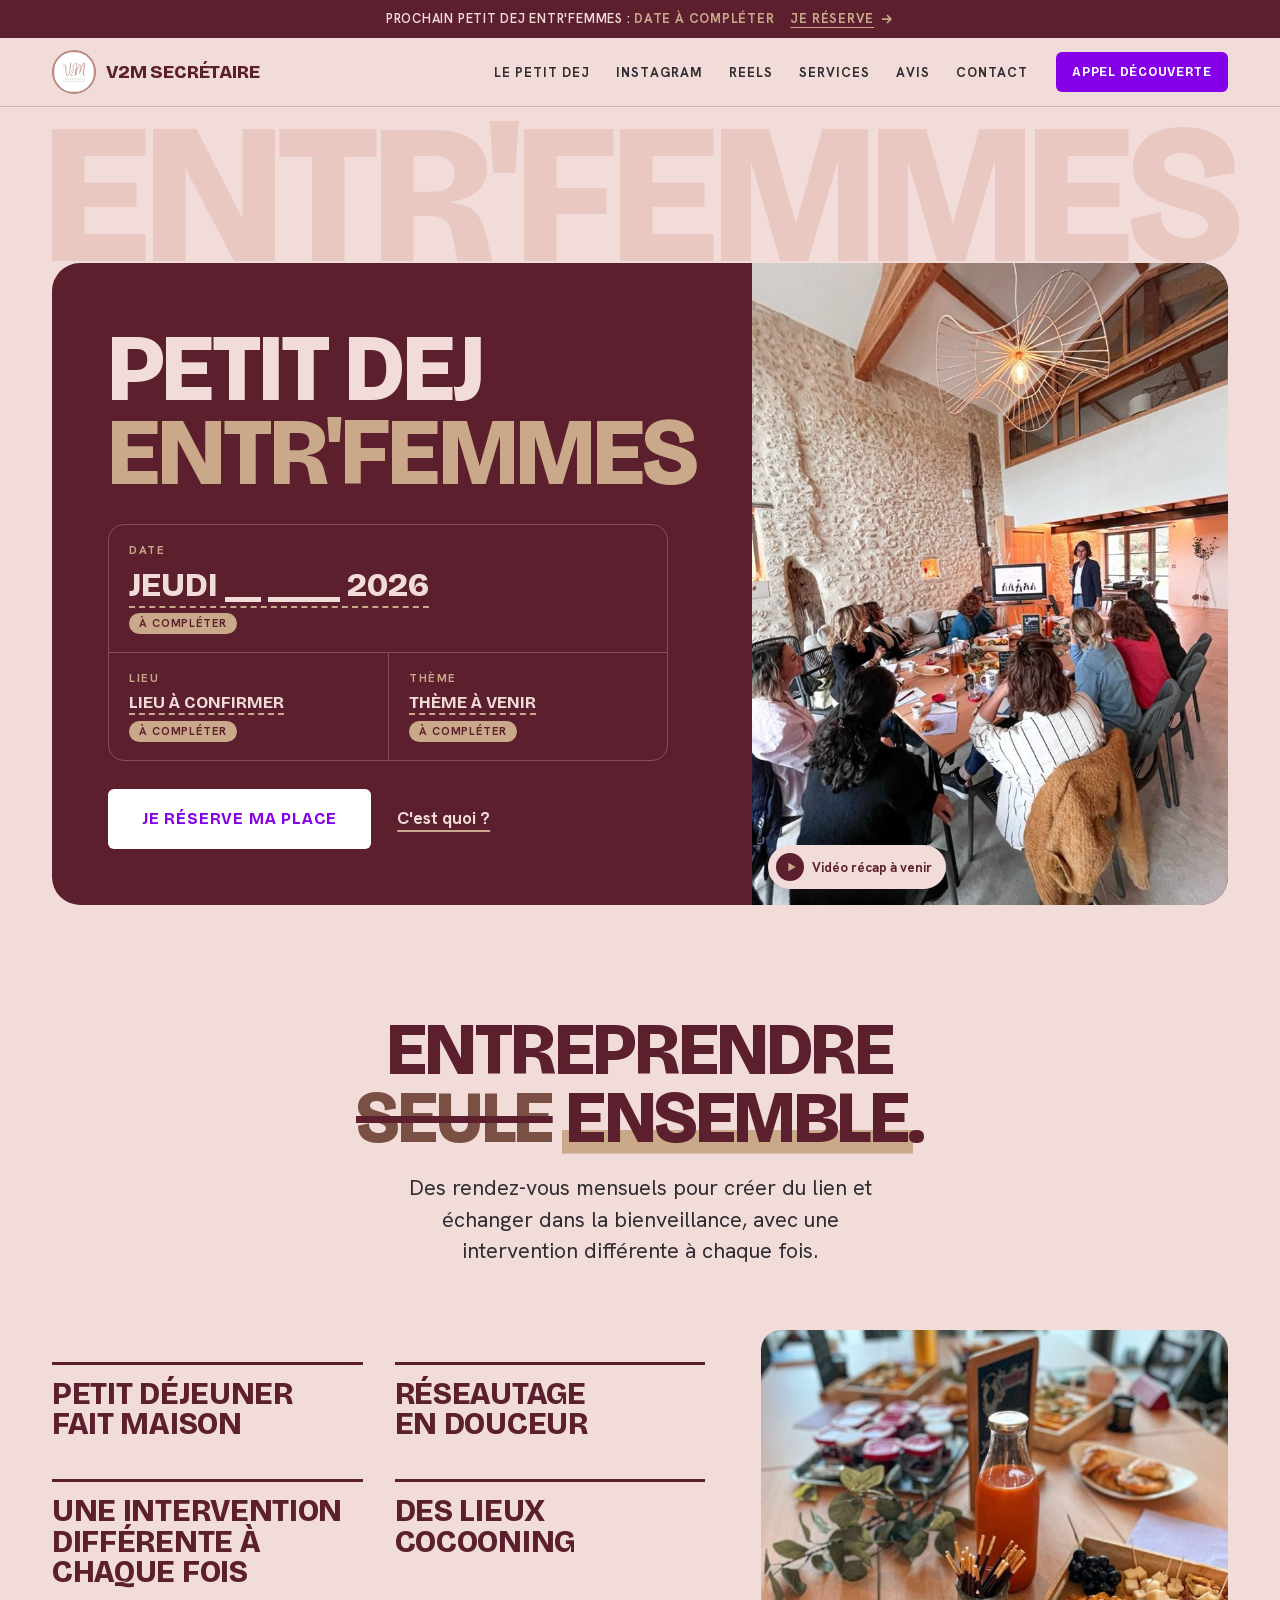
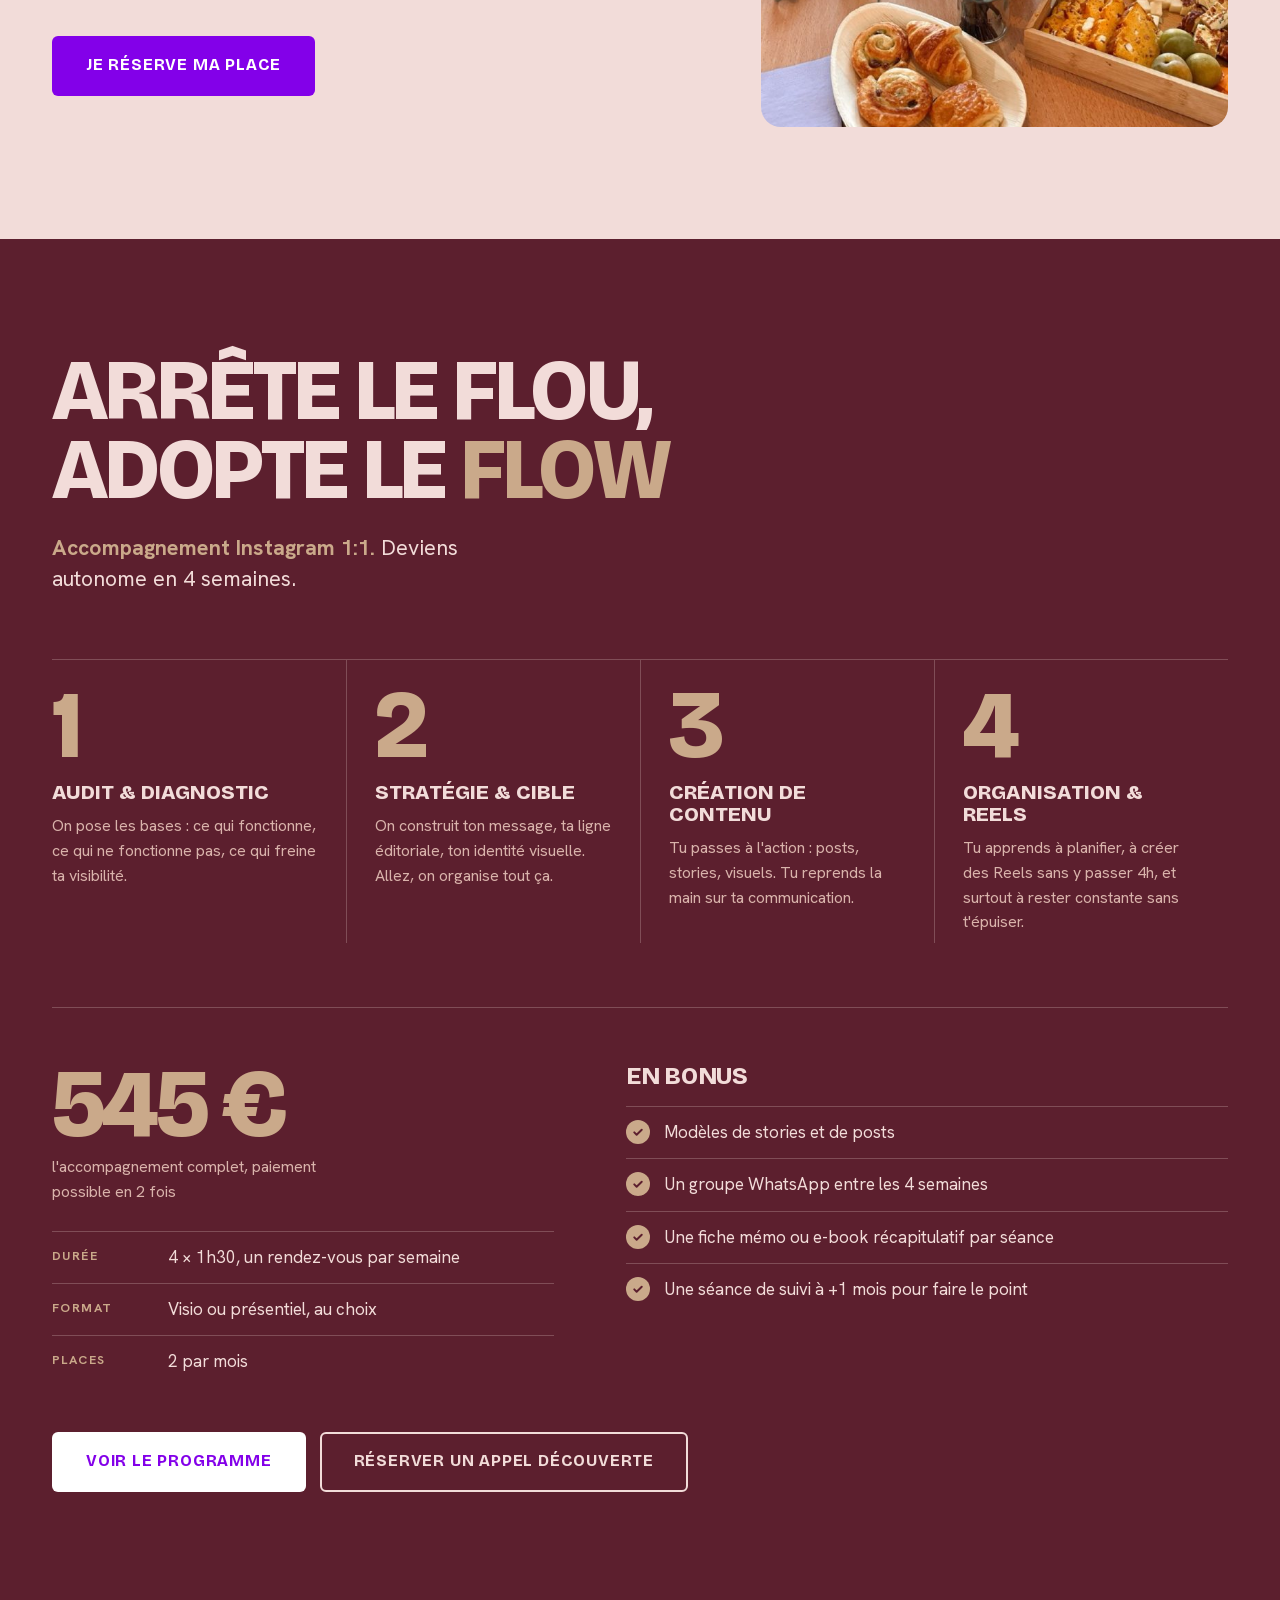
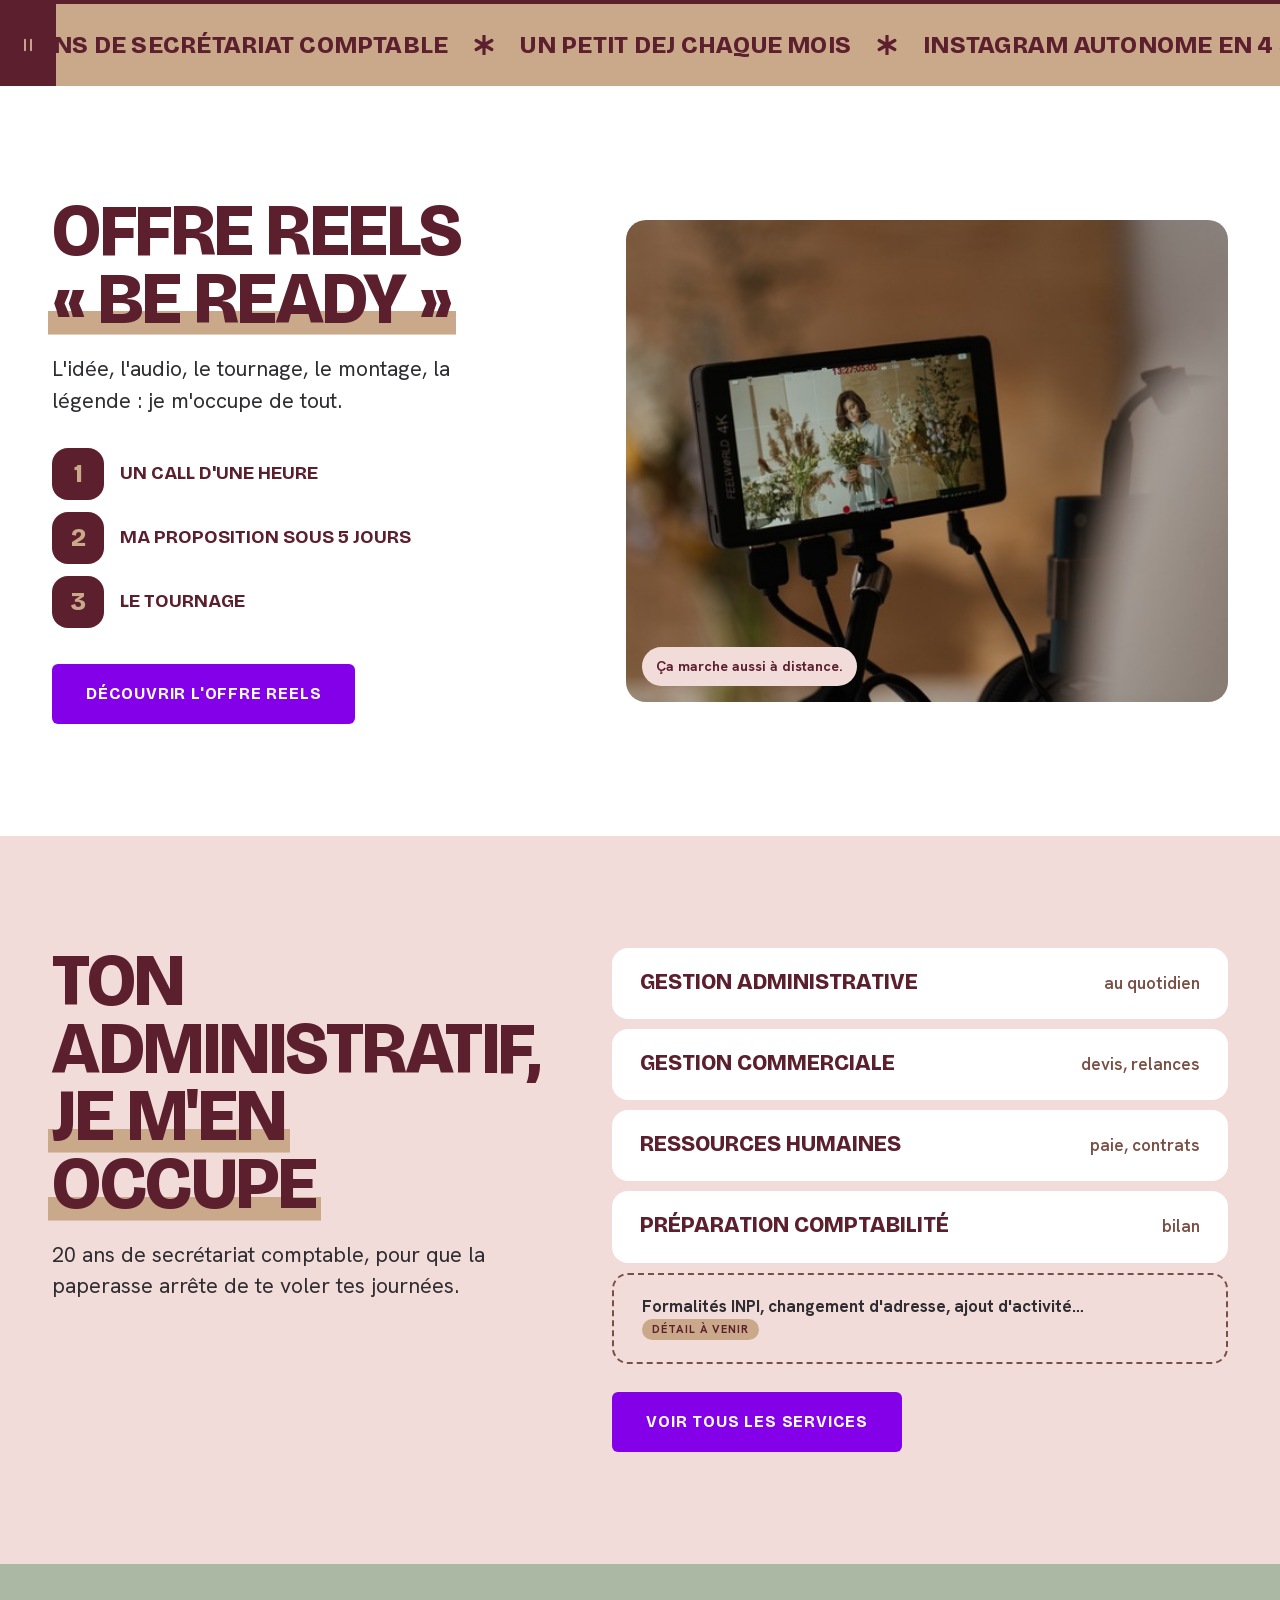
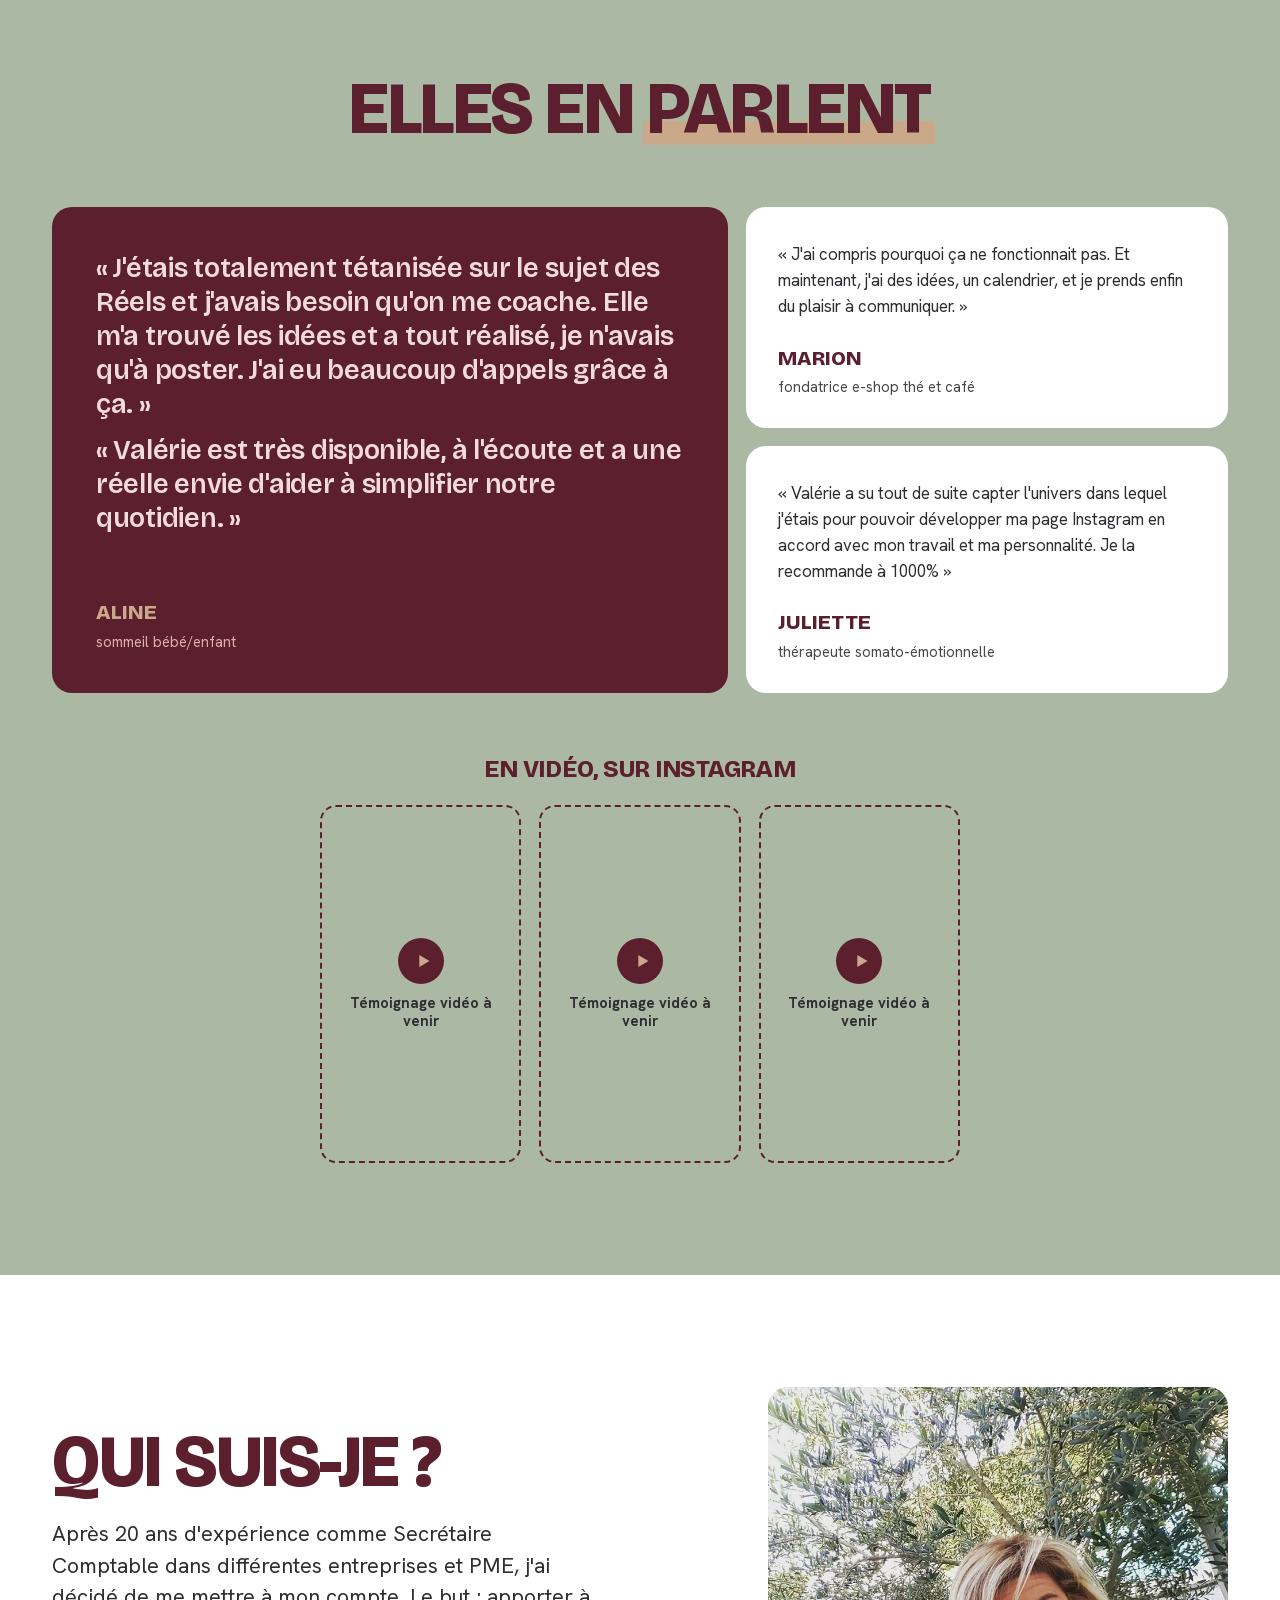
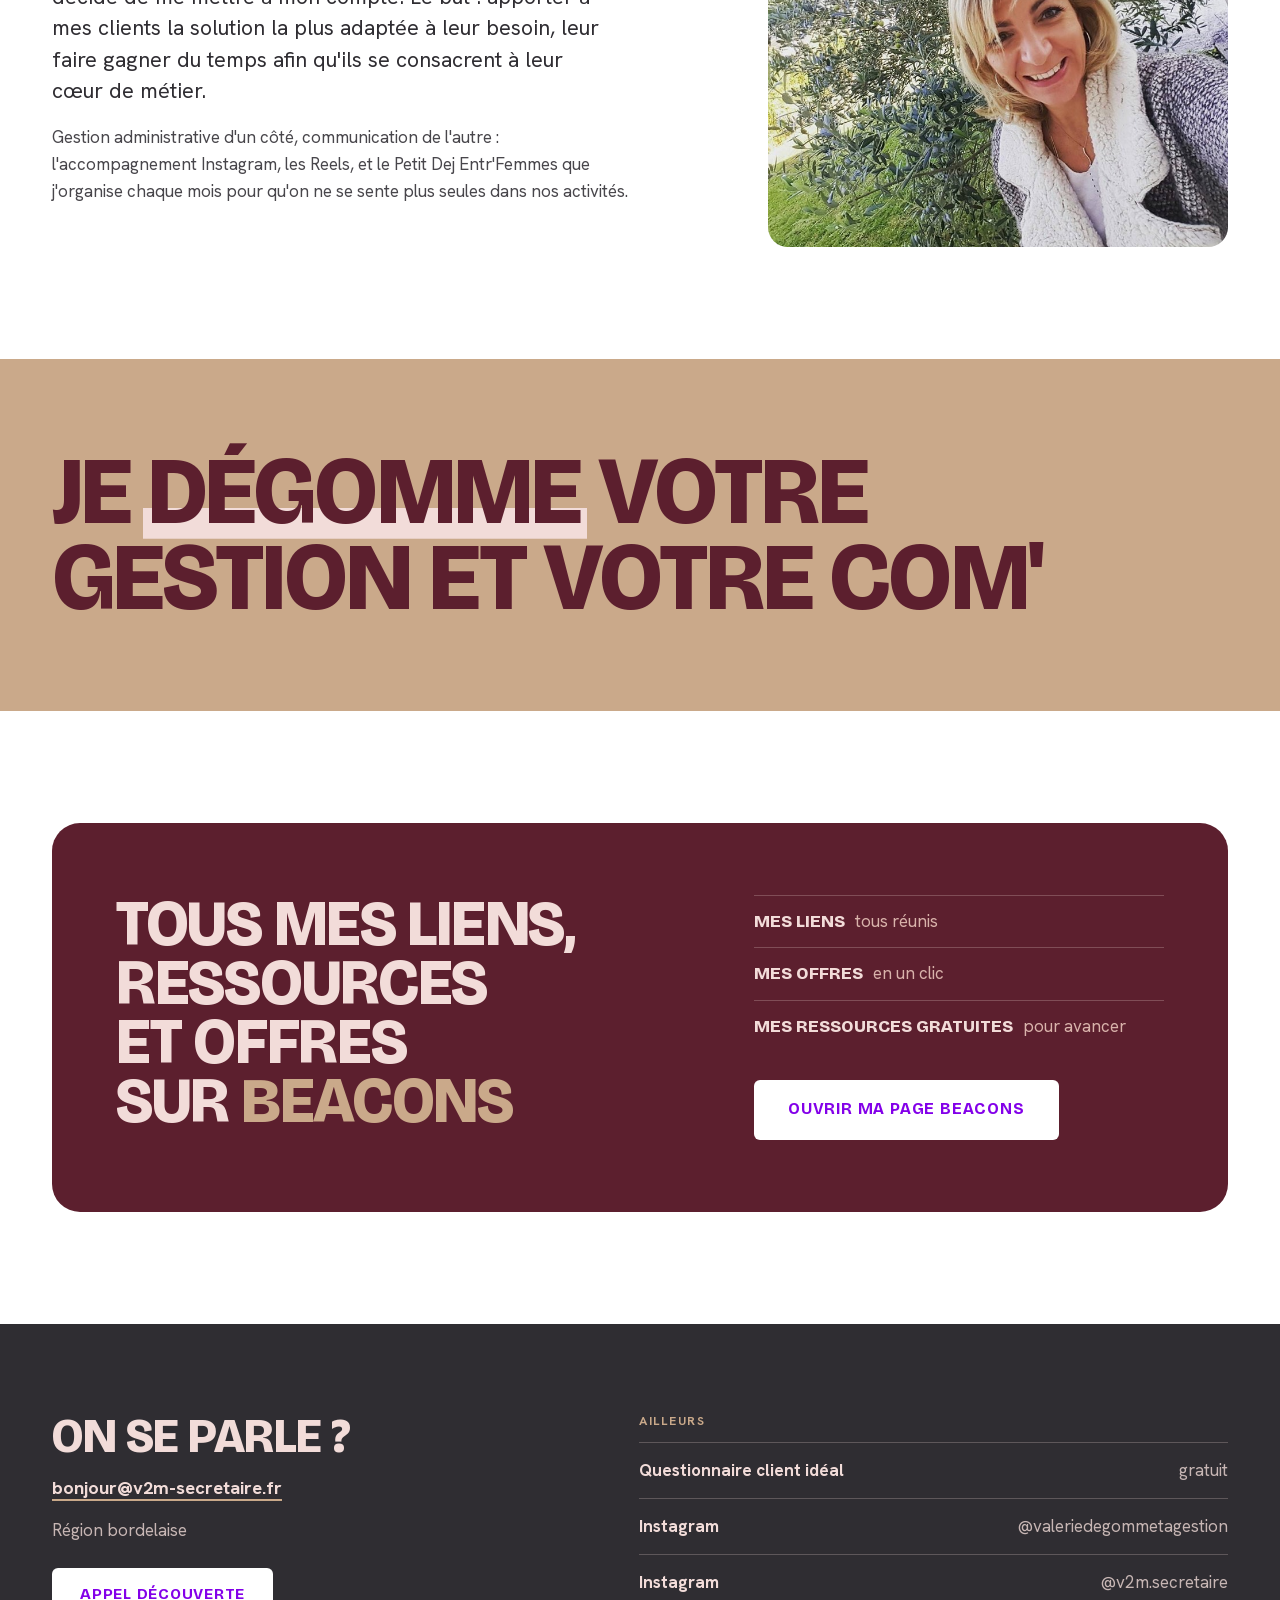
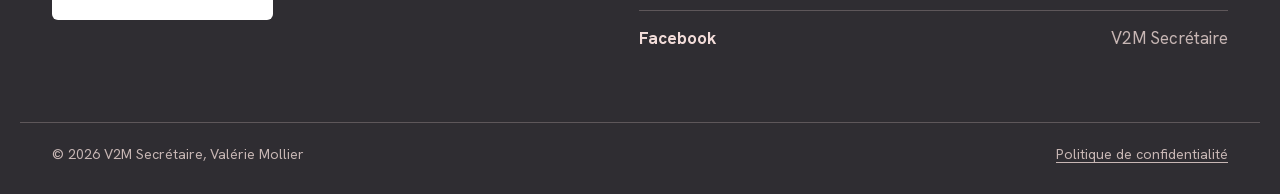
==== commit 2f8e1db9: "V1: redesign as "Franc-Parler" consultant poster (comcassie-inspired) Replace the cafe-slate concept" ====
--- a/index.html
+++ b/index.html
@@ -5,7 +5,7 @@
   <meta name="viewport" content="width=device-width, initial-scale=1">
   <title>V2M Secrétaire | Petit Dej Entr'Femmes, Instagram, Reels et secrétariat à Bordeaux</title>
   <meta name="description" content="Valérie Mollier, secrétaire comptable en région bordelaise : le Petit Dej Entr'Femmes du mois, l'accompagnement Instagram en 4 semaines, les Reels clés en main et ton administratif.">
-  <meta name="theme-color" content="#F2DCD9">
+  <meta name="theme-color" content="#5C1F2E">
   <link rel="icon" type="image/jpeg" href="assets/img/web/logo-v2m.jpg">
   <link rel="apple-touch-icon" href="assets/img/web/logo-v2m.jpg">
 
@@ -17,11 +17,18 @@
   <meta property="og:image" content="assets/img/web/petit-dej-ambiance.jpg">
   <meta name="twitter:card" content="summary_large_image">
 
-  <link rel="preload" href="assets/fonts/Archivo.woff2" as="font" type="font/woff2" crossorigin>
+  <link rel="preload" href="assets/fonts/BricolageGrotesque.woff2" as="font" type="font/woff2" crossorigin>
   <link rel="stylesheet" href="assets/css/style.css">
+  <script>document.documentElement.classList.add("js")</script>
 </head>
 <body>
   <a class="skip" href="#contenu">Aller au contenu</a>
+
+  <!-- Announcement bar: next Petit Dej. Update the date together with the hero ticket below. -->
+  <p class="annonce">
+    <span>Prochain Petit Dej<span class="annonce__long"> Entr'Femmes</span>&nbsp;: <b class="annonce__date">date à compléter</b></span>
+    <a href="https://www.billetweb.fr/petit-dej-entrfemmes-a-cadaujac" target="_blank" rel="noopener">Je réserve<span class="sr"> (billetterie Billetweb, nouvelle fenêtre)</span><svg viewBox="0 0 16 16" width="14" height="14" aria-hidden="true" focusable="false"><path d="M3 8h9M8.5 4l4 4-4 4"/></svg></a>
+  </p>
 
   <header class="topbar">
     <div class="wrap topbar__in">
@@ -39,7 +46,7 @@
           <li><a href="#contact">Contact</a></li>
         </ul>
       </nav>
-      <a class="pill" href="https://calendly.com/v2m-secretaire/rdv" target="_blank" rel="noopener">Appel découverte</a>
+      <a class="btn btn--primary btn--sm topbar__cta" href="https://calendly.com/v2m-secretaire/rdv" target="_blank" rel="noopener">Appel découverte<span class="sr"> (nouvelle fenêtre)</span></a>
       <button class="burger" type="button" aria-expanded="false" aria-controls="menu" aria-label="Ouvrir le menu">
         <svg viewBox="0 0 24 24" width="24" height="24" aria-hidden="true" focusable="false"><path class="b1" d="M4 7h16"/><path class="b2" d="M4 12h16"/><path class="b3" d="M4 17h16"/></svg>
       </button>
@@ -50,188 +57,197 @@
   <span id="top"></span>
 
   <!-- ============ 1. HERO : Petit Dej du mois ============ -->
-  <section class="hero ground-blush" id="petit-dej" aria-labelledby="hero-title">
-    <div class="wrap hero__grid">
-      <div class="hero__text">
-        <h1 class="display hero__title" id="hero-title">
-          <span class="chalk" style="--i:0">Petit dej</span>
-          <span class="chalk" style="--i:1">Entr'femmes</span>
-        </h1>
-
-        <!-- ================================================================
-             A COMPLETER CHAQUE MOIS : date, lieu et thème de la prochaine édition.
-             Remplacer uniquement le texte à l'intérieur des balises <span class="fill">
-             puis supprimer les <span class="todo">à compléter</span> correspondants.
-             ================================================================ -->
-        <div class="plat" role="group" aria-label="Plat du jour : prochaine édition">
-          <p class="plat__line plat__line--date chalk" style="--i:2">
-            <span class="plat__k">Date</span><span class="fill">Jeudi __ ________ 2026</span><span class="todo">à compléter</span>
-          </p>
-          <p class="plat__line chalk" style="--i:3">
-            <span class="plat__k">Lieu</span><span class="fill">Lieu à confirmer</span><span class="todo">à compléter</span>
-          </p>
-          <p class="plat__line chalk" style="--i:4">
-            <span class="plat__k">Thème</span><span class="fill">Thème à venir</span><span class="todo">à compléter</span>
-          </p>
-        </div>
-        <!-- ================= fin du bloc à compléter ================= -->
-
-        <div class="hero__cta">
-          <a class="btn btn--primary" href="https://www.billetweb.fr/petit-dej-entrfemmes-a-cadaujac" target="_blank" rel="noopener">Je réserve ma place<span class="sr"> (billetterie Billetweb, nouvelle fenêtre)</span></a>
-          <a class="chalk-link" href="#concept">C'est quoi ?</a>
-          <svg class="arrow" viewBox="0 0 64 40" width="64" height="40" aria-hidden="true" focusable="false"><path d="M3 8 C20 2 40 8 52 28"/><path d="M40 27 L53 30 L56 16"/></svg>
-        </div>
-      </div>
-
-      <div class="hero__photos">
-        <figure class="pin pin--a">
-          <img src="assets/img/web/petit-dej-ambiance.jpg" width="750" height="1000" alt="Participantes réunies autour de Valérie lors d'un Petit Dej Entr'Femmes, dans un salon chaleureux.">
-        </figure>
-        <figure class="pin pin--b">
-          <img src="assets/img/web/petit-dej-fev26.jpg" width="750" height="1000" alt="Table du petit déjeuner fait maison, préparée pour l'édition de février 2026.">
+  <section class="hero" id="petit-dej" aria-labelledby="hero-title">
+    <p class="ghost" aria-hidden="true">Entr'femmes</p>
+    <div class="wrap">
+      <div class="panel hero__panel">
+        <div class="hero__text">
+          <h1 class="display hero__title" id="hero-title">Petit Dej <span class="hl-ink">Entr'Femmes</span></h1>
+
+          <!-- ================================================================
+               A COMPLETER CHAQUE MOIS : date, lieu et thème de la prochaine édition.
+               Remplacer uniquement le texte à l'intérieur des balises <span class="fill">
+               puis supprimer les <span class="todo">à compléter</span> correspondants.
+               Penser aussi à la date de la barre d'annonce en haut de page.
+               ================================================================ -->
+          <dl class="ticket" aria-label="Prochaine édition">
+            <div class="ticket__cell ticket__cell--date">
+              <dt>Date</dt>
+              <dd><span class="fill">Jeudi __ ____ 2026</span><span class="todo">à compléter</span></dd>
+            </div>
+            <div class="ticket__cell">
+              <dt>Lieu</dt>
+              <dd><span class="fill">Lieu à confirmer</span><span class="todo">à compléter</span></dd>
+            </div>
+            <div class="ticket__cell">
+              <dt>Thème</dt>
+              <dd><span class="fill">Thème à venir</span><span class="todo">à compléter</span></dd>
+            </div>
+          </dl>
+          <!-- ================= fin du bloc à compléter ================= -->
+
+          <div class="hero__cta">
+            <a class="btn btn--light btn--lg" href="https://www.billetweb.fr/petit-dej-entrfemmes-a-cadaujac" target="_blank" rel="noopener">Je réserve ma place<span class="sr"> (billetterie Billetweb, nouvelle fenêtre)</span></a>
+            <a class="link" href="#concept">C'est quoi&nbsp;?</a>
+          </div>
+        </div>
+
+        <figure class="hero__photo">
+          <img src="assets/img/web/v1-petit-dej-ambiance.jpg" width="702" height="938" alt="Participantes réunies autour de Valérie lors d'un Petit Dej Entr'Femmes, dans un salon chaleureux.">
           <!-- Video slot: replace this div with a <a> or <button> opening the recap video once it exists -->
-          <div class="play" role="img" aria-label="Vidéo récap à venir">
-            <svg viewBox="0 0 24 24" width="22" height="22" aria-hidden="true" focusable="false"><path d="M8 5.5v13l11-6.5z"/></svg>
+          <div class="badge" role="img" aria-label="Vidéo récap à venir">
+            <svg viewBox="0 0 24 24" width="18" height="18" aria-hidden="true" focusable="false"><path d="M8 5.5v13l11-6.5z"/></svg>
             <span>Vidéo récap à venir</span>
           </div>
         </figure>
       </div>
-
-      <div class="hero__concept" id="concept">
-        <p>Des rendez-vous mensuels pour créer du lien et échanger dans la bienveillance, avec une intervention différente à chaque fois.</p>
-        <ul class="menu" aria-label="Au programme de chaque Petit Dej">
-          <li class="row"><span>Petit déjeuner</span><i class="lead" aria-hidden="true"></i><b>fait maison</b></li>
-          <li class="row"><span>Réseautage</span><i class="lead" aria-hidden="true"></i><b>en douceur</b></li>
-          <li class="row"><span>Intervention</span><i class="lead" aria-hidden="true"></i><b>différente à chaque fois</b></li>
-          <li class="row"><span>Lieux</span><i class="lead" aria-hidden="true"></i><b>cocooning</b></li>
+    </div>
+  </section>
+
+  <!-- ============ 1b. Le concept ============ -->
+  <section class="concept" id="concept" aria-labelledby="concept-title">
+    <div class="wrap">
+      <h2 class="display h-section h-center" id="concept-title">Entreprendre <s>seule</s> <span class="hl" data-hl>ensemble</span>.</h2>
+      <p class="lede lede--center">Des rendez-vous mensuels pour créer du lien et échanger dans la bienveillance, avec une intervention différente à chaque fois.</p>
+      <div class="concept__body">
+        <ul class="facts" aria-label="Au programme de chaque Petit Dej">
+          <li>Petit déjeuner fait maison</li>
+          <li>Réseautage en douceur</li>
+          <li>Une intervention différente à chaque fois</li>
+          <li>Des lieux cocooning</li>
         </ul>
-      </div>
-    </div>
-  </section>
-
-  <!-- ============ 2. Suggestion de la cheffe : Instagram 1:1 ============ -->
-  <section class="chef ground-caramel" id="instagram" aria-labelledby="chef-title">
+        <a class="btn btn--primary btn--lg" href="https://www.billetweb.fr/petit-dej-entrfemmes-a-cadaujac" target="_blank" rel="noopener">Je réserve ma place<span class="sr"> (billetterie Billetweb, nouvelle fenêtre)</span></a>
+      </div>
+      <figure class="concept__photo">
+        <img src="assets/img/web/v1-petit-dej-fev26.jpg" width="678" height="904" loading="lazy" alt="Table du petit déjeuner fait maison, préparée pour l'édition de février 2026.">
+      </figure>
+    </div>
+  </section>
+
+  <!-- ============ 2. Accompagnement Instagram 1:1 ============ -->
+  <section class="insta field" id="instagram" aria-labelledby="insta-title">
     <div class="wrap">
-      <h2 class="display h-section" id="chef-title">Suggestion de la cheffe<span class="h-sub">Accompagnement Instagram 1:1</span></h2>
-      <div class="chef__grid">
-        <div class="chef__main">
-          <p class="chef__quote display">« Arrête le flou, adopte le flow »</p>
-          <p class="chef__sub">Deviens autonome en 4 semaines.</p>
-
-          <h3 class="h-menu">Le menu en 4 services</h3>
-          <ol class="menu menu--courses">
-            <li class="row row--course">
-              <span class="row__t">Audit &amp; Diagnostic</span><i class="lead" aria-hidden="true"></i><b>Semaine 1</b>
-              <p>On pose les bases : ce qui fonctionne, ce qui ne fonctionne pas, ce qui freine ta visibilité.</p>
-            </li>
-            <li class="row row--course">
-              <span class="row__t">Stratégie &amp; Cible</span><i class="lead" aria-hidden="true"></i><b>Semaine 2</b>
-              <p>On construit ton message, ta ligne éditoriale, ton identité visuelle. Allez, on organise tout ça.</p>
-            </li>
-            <li class="row row--course">
-              <span class="row__t">Création de contenu</span><i class="lead" aria-hidden="true"></i><b>Semaine 3</b>
-              <p>Tu passes à l'action : posts, stories, visuels. Tu reprends la main sur ta communication.</p>
-            </li>
-            <li class="row row--course">
-              <span class="row__t">Organisation &amp; Reels</span><i class="lead" aria-hidden="true"></i><b>Semaine 4</b>
-              <p>Tu apprends à planifier, à créer des Reels sans y passer 4h, et surtout à rester constante sans t'épuiser.</p>
-            </li>
-          </ol>
-          <ul class="menu menu--price">
-            <li class="row row--total"><span class="row__t">Le menu complet</span><i class="lead" aria-hidden="true"></i><b>545 €</b></li>
+      <div class="insta__head">
+        <h2 class="display h-section" id="insta-title">Arrête le flou, adopte le <span class="hl-ink">flow</span></h2>
+        <p class="lede"><b>Accompagnement Instagram 1:1.</b> Deviens autonome en 4 semaines.</p>
+      </div>
+
+      <ol class="weeks" aria-label="Le programme en 4 séances">
+        <li class="week"><span class="week__n" aria-hidden="true">1</span><h3><span class="sr">Semaine 1 : </span>Audit &amp; Diagnostic</h3><p>On pose les bases : ce qui fonctionne, ce qui ne fonctionne pas, ce qui freine ta visibilité.</p></li>
+        <li class="week"><span class="week__n" aria-hidden="true">2</span><h3><span class="sr">Semaine 2 : </span>Stratégie &amp; Cible</h3><p>On construit ton message, ta ligne éditoriale, ton identité visuelle. Allez, on organise tout ça.</p></li>
+        <li class="week"><span class="week__n" aria-hidden="true">3</span><h3><span class="sr">Semaine 3 : </span>Création de contenu</h3><p>Tu passes à l'action : posts, stories, visuels. Tu reprends la main sur ta communication.</p></li>
+        <li class="week"><span class="week__n" aria-hidden="true">4</span><h3><span class="sr">Semaine 4 : </span>Organisation &amp; Reels</h3><p>Tu apprends à planifier, à créer des Reels sans y passer 4h, et surtout à rester constante sans t'épuiser.</p></li>
+      </ol>
+
+      <div class="deal">
+        <div class="deal__price">
+          <p class="price"><span class="price__n">545&nbsp;€</span><span class="price__note">l'accompagnement complet, paiement possible en 2 fois</span></p>
+          <dl class="infos">
+            <div><dt>Durée</dt><dd>4 × 1h30, un rendez-vous par semaine</dd></div>
+            <div><dt>Format</dt><dd>Visio ou présentiel, au choix</dd></div>
+            <div><dt>Places</dt><dd>2 par mois</dd></div>
+          </dl>
+        </div>
+        <div class="deal__bonus">
+          <h3 class="h-small">En bonus</h3>
+          <ul class="checks">
+            <li>Modèles de stories et de posts</li>
+            <li>Un groupe WhatsApp entre les 4 semaines</li>
+            <li>Une fiche mémo ou e-book récapitulatif par séance</li>
+            <li>Une séance de suivi à +1 mois pour faire le point</li>
           </ul>
-          <p class="chef__pay">Paiement possible en 2 fois.</p>
-        </div>
-
-        <aside class="chef__side" aria-label="Bonus et infos pratiques">
-          <div class="slip">
-            <h3 class="h-menu">En bonus</h3>
-            <ul class="plain">
-              <li>Modèles de stories et de posts</li>
-              <li>Un groupe WhatsApp entre les 4 semaines</li>
-              <li>Une fiche mémo ou e-book récapitulatif par séance</li>
-              <li>Une séance de suivi à +1 mois pour faire le point</li>
-            </ul>
-          </div>
-          <div class="slip">
-            <h3 class="h-menu">Infos pratiques</h3>
-            <dl class="infos">
-              <div><dt>Durée</dt><dd>4 × 1h30, un rendez-vous par semaine</dd></div>
-              <div><dt>Format</dt><dd>Visio ou présentiel, au choix</dd></div>
-              <div><dt>Tarif</dt><dd>545 €, possible en 2 fois</dd></div>
-              <div><dt>Places</dt><dd>2 par mois</dd></div>
-            </dl>
-          </div>
-          <p class="stamp" aria-hidden="true">2 places<br>par mois</p>
-        </aside>
+        </div>
       </div>
 
       <div class="cta-row">
-        <a class="btn btn--ink" href="https://v2msecretaireaccompagnementinstagram.my.canva.site" target="_blank" rel="noopener">Voir le programme<span class="sr"> (nouvelle fenêtre)</span></a>
-        <a class="btn btn--line" href="https://calendly.com/v2m-secretaire/rdv" target="_blank" rel="noopener">Réserver un appel découverte<span class="sr"> (nouvelle fenêtre)</span></a>
-      </div>
-    </div>
-  </section>
+        <a class="btn btn--light btn--lg" href="https://v2msecretaireaccompagnementinstagram.my.canva.site" target="_blank" rel="noopener">Voir le programme<span class="sr"> (nouvelle fenêtre)</span></a>
+        <a class="btn btn--outline btn--lg" href="https://calendly.com/v2m-secretaire/rdv" target="_blank" rel="noopener">Réserver un appel découverte<span class="sr"> (nouvelle fenêtre)</span></a>
+      </div>
+    </div>
+  </section>
+
+  <!-- ============ Bandeau défilant (faits vérifiés uniquement) ============ -->
+  <div class="marquee" role="region" aria-label="En bref">
+    <button class="marquee__toggle" type="button" aria-pressed="false" aria-label="Mettre en pause le bandeau défilant">
+      <svg viewBox="0 0 24 24" width="18" height="18" aria-hidden="true" focusable="false"><path class="i-pause" d="M8 5v14M16 5v14"/><path class="i-play" d="M8 5.5v13l11-6.5z"/></svg>
+    </button>
+    <ul class="marquee__track">
+      <li>20 ans de secrétariat comptable</li>
+      <li>Un Petit Dej chaque mois</li>
+      <li>Instagram autonome en 4 semaines</li>
+      <li>Reels clés en main</li>
+      <li>Région bordelaise</li>
+      <li>2 places par mois</li>
+    </ul>
+    <ul class="marquee__track" aria-hidden="true">
+      <li>20 ans de secrétariat comptable</li>
+      <li>Un Petit Dej chaque mois</li>
+      <li>Instagram autonome en 4 semaines</li>
+      <li>Reels clés en main</li>
+      <li>Région bordelaise</li>
+      <li>2 places par mois</li>
+    </ul>
+  </div>
 
   <!-- ============ 3. Offre Reels ============ -->
-  <section class="reels ground-ink" id="reels" aria-labelledby="reels-title">
+  <section class="reels" id="reels" aria-labelledby="reels-title">
     <div class="wrap reels__grid">
       <figure class="reels__photo">
         <img src="assets/img/web/reels.jpg" width="640" height="427" loading="lazy" alt="Tournage d'un Reel avec Valérie pour une cliente entrepreneure.">
-        <span class="note note--abs">ça marche aussi à distance</span>
+        <figcaption>Ça marche aussi à distance.</figcaption>
       </figure>
       <div class="reels__text">
-        <h2 class="display h-section" id="reels-title">Offre Reels<br>« Be ready »</h2>
+        <h2 class="display h-section" id="reels-title">Offre Reels <span class="hl" data-hl>«&nbsp;Be ready&nbsp;»</span></h2>
         <p class="lede">L'idée, l'audio, le tournage, le montage, la légende : je m'occupe de tout.</p>
-        <ol class="menu menu--steps">
-          <li class="row"><span>Un call d'une heure</span><i class="lead" aria-hidden="true"></i><b>étape 1</b></li>
-          <li class="row"><span>Ma proposition sous 5 jours</span><i class="lead" aria-hidden="true"></i><b>étape 2</b></li>
-          <li class="row"><span>Le tournage</span><i class="lead" aria-hidden="true"></i><b>étape 3</b></li>
+        <ol class="steps" aria-label="Comment ça se passe">
+          <li><span class="steps__n" aria-hidden="true">1</span><span><span class="sr">Étape 1 : </span>Un call d'une heure</span></li>
+          <li><span class="steps__n" aria-hidden="true">2</span><span><span class="sr">Étape 2 : </span>Ma proposition sous 5 jours</span></li>
+          <li><span class="steps__n" aria-hidden="true">3</span><span><span class="sr">Étape 3 : </span>Le tournage</span></li>
         </ol>
-        <a class="btn btn--primary" href="https://v2m-secretaire.fr/offre-reels/" target="_blank" rel="noopener">Découvrir l'offre Reels<span class="sr"> (nouvelle fenêtre)</span></a>
+        <a class="btn btn--primary btn--lg" href="https://v2m-secretaire.fr/offre-reels/" target="_blank" rel="noopener">Découvrir l'offre Reels<span class="sr"> (nouvelle fenêtre)</span></a>
       </div>
     </div>
   </section>
 
   <!-- ============ 4. Services administratifs ============ -->
-  <section class="services ground-white" id="services" aria-labelledby="services-title">
+  <section class="services" id="services" aria-labelledby="services-title">
     <div class="wrap services__grid">
       <div class="services__intro">
-        <h2 class="display h-section" id="services-title">Au menu aussi : ton administratif</h2>
+        <h2 class="display h-section" id="services-title">Ton administratif, <span class="hl" data-hl>je&nbsp;m'en occupe</span></h2>
         <p class="lede">20 ans de secrétariat comptable, pour que la paperasse arrête de te voler tes journées.</p>
-        <a class="btn btn--ink" href="https://v2m-secretaire.fr/services/" target="_blank" rel="noopener">Voir tous les services<span class="sr"> (nouvelle fenêtre)</span></a>
-      </div>
-      <ul class="menu menu--services" aria-label="Services administratifs">
-        <li class="row"><span>Gestion administrative</span><i class="lead" aria-hidden="true"></i><b>au quotidien</b></li>
-        <li class="row"><span>Gestion commerciale</span><i class="lead" aria-hidden="true"></i><b>devis, relances</b></li>
-        <li class="row"><span>Ressources humaines</span><i class="lead" aria-hidden="true"></i><b>paie, contrats</b></li>
-        <li class="row"><span>Préparation comptabilité</span><i class="lead" aria-hidden="true"></i><b>bilan</b></li>
+      </div>
+      <ul class="rows" aria-label="Services administratifs">
+        <li><span class="rows__t">Gestion administrative</span><span class="rows__d">au quotidien</span></li>
+        <li><span class="rows__t">Gestion commerciale</span><span class="rows__d">devis, relances</span></li>
+        <li><span class="rows__t">Ressources humaines</span><span class="rows__d">paie, contrats</span></li>
+        <li><span class="rows__t">Préparation comptabilité</span><span class="rows__d">bilan</span></li>
         <!-- Admin list to be detailed by the client: edit this row when the final wording arrives -->
-        <li class="row row--soon"><span>Formalités INPI, changement d'adresse, ajout d'activité…</span><i class="lead" aria-hidden="true"></i><b>détail à venir</b></li>
+        <li class="rows__soon"><span class="rows__t">Formalités INPI, changement d'adresse, ajout d'activité…</span><span class="todo">détail à venir</span></li>
       </ul>
+      <a class="btn btn--primary btn--lg services__cta" href="https://v2m-secretaire.fr/services/" target="_blank" rel="noopener">Voir tous les services<span class="sr"> (nouvelle fenêtre)</span></a>
     </div>
   </section>
 
   <!-- ============ 5. Avis clients ============ -->
-  <section class="avis ground-rose" id="avis" aria-labelledby="avis-title">
+  <section class="avis" id="avis" aria-labelledby="avis-title">
     <div class="wrap">
-      <h2 class="display h-section" id="avis-title">Elles en parlent</h2>
-      <div class="slates">
-        <figure class="slate slate--lg">
-          <blockquote><p>« J'étais totalement tétanisée sur le sujet des Réels et j'avais besoin qu'on me coache. Elle m'a trouvé les idées et a tout réalisé, je n'avais qu'à poster. J'ai eu beaucoup d'appels grâce à ça. »</p><p>« Valérie est très disponible, à l'écoute et a une réelle envie d'aider à simplifier notre quotidien. »</p></blockquote>
-          <figcaption>Aline, sommeil bébé/enfant</figcaption>
+      <h2 class="display h-section h-center" id="avis-title">Elles en <span class="hl" data-hl>parlent</span></h2>
+      <div class="quotes">
+        <figure class="quote quote--lg">
+          <blockquote><p>«&nbsp;J'étais totalement tétanisée sur le sujet des Réels et j'avais besoin qu'on me coache. Elle m'a trouvé les idées et a tout réalisé, je n'avais qu'à poster. J'ai eu beaucoup d'appels grâce à ça.&nbsp;»</p><p>«&nbsp;Valérie est très disponible, à l'écoute et a une réelle envie d'aider à simplifier notre quotidien.&nbsp;»</p></blockquote>
+          <figcaption><b>Aline</b> sommeil bébé/enfant</figcaption>
         </figure>
-        <figure class="slate">
-          <blockquote><p>« J'ai compris pourquoi ça ne fonctionnait pas. Et maintenant, j'ai des idées, un calendrier, et je prends enfin du plaisir à communiquer. »</p></blockquote>
-          <figcaption>Marion, fondatrice e-shop thé et café</figcaption>
+        <figure class="quote">
+          <blockquote><p>«&nbsp;J'ai compris pourquoi ça ne fonctionnait pas. Et maintenant, j'ai des idées, un calendrier, et je prends enfin du plaisir à communiquer.&nbsp;»</p></blockquote>
+          <figcaption><b>Marion</b> fondatrice e-shop thé et café</figcaption>
         </figure>
-        <figure class="slate">
-          <blockquote><p>« Valérie a su tout de suite capter l'univers dans lequel j'étais pour pouvoir développer ma page Instagram en accord avec mon travail et ma personnalité. Je la recommande à 1000% »</p></blockquote>
-          <figcaption>Juliette, thérapeute somato-émotionnelle</figcaption>
+        <figure class="quote">
+          <blockquote><p>«&nbsp;Valérie a su tout de suite capter l'univers dans lequel j'étais pour pouvoir développer ma page Instagram en accord avec mon travail et ma personnalité. Je la recommande à 1000%&nbsp;»</p></blockquote>
+          <figcaption><b>Juliette</b> thérapeute somato-émotionnelle</figcaption>
         </figure>
       </div>
 
-      <h3 class="h-menu h-menu--ink">En vidéo, sur Instagram</h3>
+      <h3 class="h-small h-center">En vidéo, sur Instagram</h3>
       <!--
         Video testimonial slots (9:16). To use an Instagram embed or link, replace the
         whole <a class="vslot"> below with the official embed code, or just point its
@@ -239,62 +255,70 @@
       -->
       <ul class="vslots">
         <li><a class="vslot" href="https://www.instagram.com/valeriedegommetagestion/" target="_blank" rel="noopener" aria-label="Témoignage vidéo à venir, voir le compte Instagram (nouvelle fenêtre)">
-          <svg viewBox="0 0 24 24" width="26" height="26" aria-hidden="true" focusable="false"><path d="M8 5.5v13l11-6.5z"/></svg>
+          <svg viewBox="0 0 24 24" width="24" height="24" aria-hidden="true" focusable="false"><path d="M8 5.5v13l11-6.5z"/></svg>
           <span>Témoignage vidéo à venir</span></a></li>
         <li><a class="vslot" href="https://www.instagram.com/valeriedegommetagestion/" target="_blank" rel="noopener" aria-label="Témoignage vidéo à venir, voir le compte Instagram (nouvelle fenêtre)">
-          <svg viewBox="0 0 24 24" width="26" height="26" aria-hidden="true" focusable="false"><path d="M8 5.5v13l11-6.5z"/></svg>
+          <svg viewBox="0 0 24 24" width="24" height="24" aria-hidden="true" focusable="false"><path d="M8 5.5v13l11-6.5z"/></svg>
           <span>Témoignage vidéo à venir</span></a></li>
         <li><a class="vslot" href="https://www.instagram.com/valeriedegommetagestion/" target="_blank" rel="noopener" aria-label="Témoignage vidéo à venir, voir le compte Instagram (nouvelle fenêtre)">
-          <svg viewBox="0 0 24 24" width="26" height="26" aria-hidden="true" focusable="false"><path d="M8 5.5v13l11-6.5z"/></svg>
+          <svg viewBox="0 0 24 24" width="24" height="24" aria-hidden="true" focusable="false"><path d="M8 5.5v13l11-6.5z"/></svg>
           <span>Témoignage vidéo à venir</span></a></li>
       </ul>
     </div>
   </section>
 
   <!-- ============ 6. Qui suis-je ============ -->
-  <section class="about ground-blush" id="qui" aria-labelledby="about-title">
+  <section class="about" id="qui" aria-labelledby="about-title">
     <div class="wrap about__grid">
+      <div class="about__text">
+        <h2 class="display h-section" id="about-title">Qui suis-je&nbsp;?</h2>
+        <p class="lede">Après 20 ans d'expérience comme Secrétaire Comptable dans différentes entreprises et PME, j'ai décidé de me mettre à mon compte. Le but&nbsp;: apporter à mes clients la solution la plus adaptée à leur besoin, leur faire gagner du temps afin qu'ils se consacrent à leur cœur de métier.</p>
+        <p>Gestion administrative d'un côté, communication de l'autre : l'accompagnement Instagram, les Reels, et le Petit Dej Entr'Femmes que j'organise chaque mois pour qu'on ne se sente plus seules dans nos activités.</p>
+      </div>
       <figure class="about__photo">
         <img src="assets/img/web/valerie.jpg" width="800" height="800" loading="lazy" alt="Portrait de Valérie Mollier, fondatrice de V2M Secrétaire.">
       </figure>
-      <div class="about__text">
-        <h2 class="display h-section" id="about-title">Qui suis-je ?</h2>
-        <p class="lede">Après 20 ans d'expérience comme Secrétaire Comptable dans différentes entreprises et PME, j'ai décidé de me mettre à mon compte. Le but&nbsp;: apporter à mes clients la solution la plus adaptée à leur besoin, leur faire gagner du temps afin qu'ils se consacrent à leur cœur de métier.</p>
-        <p>Gestion administrative d'un côté, communication de l'autre : l'accompagnement Instagram, les Reels, et le Petit Dej Entr'Femmes que j'organise chaque mois pour qu'on ne se sente plus seules dans nos activités.</p>
-        <p class="tagline display">Je dégomme votre gestion et votre com'</p>
-      </div>
-    </div>
+    </div>
+  </section>
+
+  <section class="slogan" aria-label="Ma devise">
+    <p class="wrap tagline display">Je <span class="hl" data-hl>dégomme</span> votre gestion et votre com'</p>
   </section>
   </main>
 
   <!-- ============ 7. Clôture / footer ============ -->
   <footer class="close" id="contact">
-    <section class="beacons ground-sage" aria-labelledby="beacons-title">
-      <div class="wrap beacons__in">
-        <h2 class="display h-section" id="beacons-title">Tous mes liens, ressources et offres sur Beacons</h2>
-        <a class="btn btn--ink btn--lg" href="https://beacons.ai/v2m.secretaire" target="_blank" rel="noopener">Ouvrir ma page Beacons<span class="sr"> (nouvelle fenêtre)</span></a>
-        <ul class="menu menu--beacons" aria-label="Sur ma page Beacons">
-          <li class="row"><span>Mes liens</span><i class="lead" aria-hidden="true"></i><b>tous réunis</b></li>
-          <li class="row"><span>Mes offres</span><i class="lead" aria-hidden="true"></i><b>en un clic</b></li>
-          <li class="row"><span>Mes ressources gratuites</span><i class="lead" aria-hidden="true"></i><b>pour avancer</b></li>
-        </ul>
+    <section class="beacons" aria-labelledby="beacons-title">
+      <div class="wrap">
+        <div class="panel beacons__panel">
+          <h2 class="display h-section" id="beacons-title">Tous mes liens, ressources et offres sur <span class="hl-ink">Beacons</span></h2>
+          <ul class="beacons__list" aria-label="Sur ma page Beacons">
+            <li><b>Mes liens</b> tous réunis</li>
+            <li><b>Mes offres</b> en un clic</li>
+            <li><b>Mes ressources gratuites</b> pour avancer</li>
+          </ul>
+          <a class="btn btn--light btn--lg" href="https://beacons.ai/v2m.secretaire" target="_blank" rel="noopener">Ouvrir ma page Beacons<span class="sr"> (nouvelle fenêtre)</span></a>
+        </div>
       </div>
     </section>
 
-    <div class="ground-ink close__body">
+    <div class="close__body field field--ink">
       <div class="wrap close__grid">
-        <div class="bonbon ground-white">
-          <h2 class="display h-small">On se parle ?</h2>
+        <div class="close__contact">
+          <h2 class="display h-small">On se parle&nbsp;?</h2>
           <p><a class="mail" href="mailto:bonjour@v2m-secretaire.fr">bonjour@v2m-secretaire.fr</a></p>
           <p>Région bordelaise</p>
-          <p><a class="btn btn--ink" href="https://calendly.com/v2m-secretaire/rdv" target="_blank" rel="noopener">Appel découverte<span class="sr"> (nouvelle fenêtre)</span></a></p>
-        </div>
-        <ul class="menu menu--links" aria-label="Liens utiles">
-          <li class="row"><a href="https://v2m-secretaire.fr/freebie/" target="_blank" rel="noopener"><span>Questionnaire client idéal (gratuit)</span><i class="lead" aria-hidden="true"></i><b>freebie</b></a></li>
-          <li class="row"><a href="https://www.instagram.com/valeriedegommetagestion/" target="_blank" rel="noopener"><span>Instagram</span><i class="lead" aria-hidden="true"></i><b>@valeriedegommetagestion</b></a></li>
-          <li class="row"><a href="https://www.instagram.com/v2m.secretaire/" target="_blank" rel="noopener"><span>Instagram</span><i class="lead" aria-hidden="true"></i><b>@v2m.secretaire</b></a></li>
-          <li class="row"><a href="https://www.facebook.com/V2M-Secrétaire-107651968399653" target="_blank" rel="noopener"><span>Facebook</span><i class="lead" aria-hidden="true"></i><b>V2M Secrétaire</b></a></li>
-        </ul>
+          <p><a class="btn btn--light" href="https://calendly.com/v2m-secretaire/rdv" target="_blank" rel="noopener">Appel découverte<span class="sr"> (nouvelle fenêtre)</span></a></p>
+        </div>
+        <div class="close__links">
+          <h2 class="foot-h">Ailleurs</h2>
+          <ul class="foot-links" aria-label="Liens utiles">
+            <li><a href="https://v2m-secretaire.fr/freebie/" target="_blank" rel="noopener">Questionnaire client idéal <span class="foot-links__d">gratuit</span></a></li>
+            <li><a href="https://www.instagram.com/valeriedegommetagestion/" target="_blank" rel="noopener">Instagram <span class="foot-links__d">@valeriedegommetagestion</span></a></li>
+            <li><a href="https://www.instagram.com/v2m.secretaire/" target="_blank" rel="noopener">Instagram <span class="foot-links__d">@v2m.secretaire</span></a></li>
+            <li><a href="https://www.facebook.com/V2M-Secrétaire-107651968399653" target="_blank" rel="noopener">Facebook <span class="foot-links__d">V2M Secrétaire</span></a></li>
+          </ul>
+        </div>
       </div>
       <div class="wrap legal">
         <p>© <span id="year">2026</span> V2M Secrétaire, Valérie Mollier</p>
--- a/assets/css/style.css
+++ b/assets/css/style.css
@@ -1,482 +1,496 @@
-/* V2M Secrétaire — homepage. Morning café world in the brand palette: blush ground, terracotta and caramel inks, violet for action. */
-
-/* Self-hosted fonts (latin subset, covers French accents) */
-@font-face { font-family: "Archivo"; src: url("../fonts/Archivo.woff2") format("woff2"); font-weight: 700 900; font-stretch: 62% 125%; font-display: swap; }
+/* V2M Secrétaire, V1 "Franc-Parler": consultant poster, colour blocks, uppercase statements.
+   Mobile first. Every colour is a custom property on :root; components read ground variables. */
+
+@font-face { font-family: "Bricolage Grotesque"; src: url("../fonts/BricolageGrotesque.woff2") format("woff2"); font-weight: 200 800; font-stretch: 75% 100%; font-display: swap; }
 @font-face { font-family: "Hanken Grotesk"; src: url("../fonts/HankenGrotesk.woff2") format("woff2"); font-weight: 400 700; font-display: swap; }
-@font-face { font-family: "Patrick Hand"; src: url("../fonts/PatrickHand.woff2") format("woff2"); font-weight: 400 700; font-display: swap; }
 
 :root {
-  /* brand primitives (measured from the logo and v2m-secretaire.fr) */
-  --blush: #f2dcd9;        /* logo frame, dominant ground */
-  --rose: #b78a7d;         /* logo lettering: grounds, fills, borders only */
-  --rose-text: #7a5045;    /* terracotta, text-safe on blush/white */
-  --caramel: #caa98a;      /* the "2" of the logo */
-  --violet: #8300e9;       /* primary action */
-  --violet-dark: #6a00bd;  /* primary action hover */
-  --violet-light: #c9a2ff; /* action on the ink ground */
-  --sage: #abb9a4;         /* secondary ground, used once */
-  --ink: #48464b;          /* body ink */
-  --ink-strong: #2f2d32;   /* headings, dark ground */
-  --ink-raised: #3d3a41;   /* hover on the dark ground */
-  --ink-deep: #1f1c22;     /* text on the rose ground */
+  /* brand primitives (logo + v2m-secretaire.fr) */
+  --blush: #f2dcd9;        /* logo frame: light field */
+  --rose: #b78a7d;         /* logo lettering: ornament and borders only, never text */
+  --rose-text: #7a5045;    /* text-safe vieux rose on blush/white (5.23 / 6.86) */
+  --caramel: #caa98a;      /* logo "2": highlighter marker, accent ink on dark fields */
+  --violet: #8300e9;       /* live-site CTA: action only */
+  --violet-dark: #6a00bd;
+  --sage: #abb9a4;         /* reviews field only */
+  --ink: #48464b;
+  --ink-strong: #2f2d32;
   --white: #ffffff;
-  /* derived text tints, one per coloured ground (AA-checked) */
-  --blush-dim: #c7b6b4;    /* secondary text on the ink ground */
-  --caramel-ink: #4a3a30;  /* secondary text on the caramel ground */
-  --sage-ink: #3d3b40;     /* secondary text on the sage ground */
-  /* rgb triplets for alpha shadows */
-  --shadow: 47 45 50;      /* ink-strong */
-  --shadow-black: 0 0 0;   /* photos on the ink ground */
-  --glow: 255 255 255;
-
-  --font-display: "Archivo", "Arial Narrow", sans-serif;
-  --font-body: "Hanken Grotesk", system-ui, sans-serif;
-  --font-chalk: "Patrick Hand", system-ui, sans-serif;
-
-  --gutter: 16px;
-  --maxw: 1200px;
-  --ease-out: cubic-bezier(0.16, 1, 0.3, 1);
-
-  /* per-ground colours, overridden by .ground-* */
+
+  /* derived: the logo's vieux rose deepened into the dominant field */
+  --bordeaux: #5c1f2e;     /* blush 9.47, white 12.42, caramel 5.65 */
+  --blush-dim: #d9b3ab;    /* secondary text on bordeaux (6.50) */
+  --blush-ghost: #e9c8c2;
+  --ink-dim: #c7b6b4;      /* secondary text on ink-strong (6.99) */  /* decorative ghost word on blush, never text */
+
+  /* default (light) ground variables */
   --bg: var(--blush);
   --fg: var(--ink-strong);
   --fg-dim: var(--ink);
-  --accent: var(--rose-text); /* hand-written notes, placeholders, prices */
-  --hot: var(--violet);       /* row hover text */
-  --hot-fill: var(--violet);  /* dotted leader fill */
+  --head: var(--bordeaux);
+  --accent: var(--rose-text);
+  --line: rgb(92 31 46 / 0.22);
   --focus: var(--violet);
-}
-
+
+  --f-display: "Bricolage Grotesque", "Arial Narrow", system-ui, sans-serif;
+  --f-body: "Hanken Grotesk", system-ui, -apple-system, "Segoe UI", sans-serif;
+
+  --gutter: 16px;
+  --section: 72px;
+  --r-panel: 28px;
+  --r-card: 20px;
+  --r-ctl: 6px;
+  --ease: cubic-bezier(0.16, 1, 0.3, 1);
+}
+@media (min-width: 640px) { :root { --gutter: 24px; } }
+@media (min-width: 960px) { :root { --gutter: 32px; --section: 112px; } }
+
+/* ---------- base ---------- */
 *, *::before, *::after { box-sizing: border-box; }
-html { scroll-behavior: smooth; scroll-padding-top: 72px; -webkit-text-size-adjust: 100%; }
+html { -webkit-text-size-adjust: 100%; scroll-behavior: smooth; scroll-padding-top: 80px; scrollbar-color: var(--rose) var(--blush); }
 body {
-  margin: 0;
-  background: var(--blush);
-  color: var(--ink-strong);
-  font-family: var(--font-body);
-  font-size: 1.0625rem;
-  line-height: 1.55;
+  margin: 0; background: var(--blush); color: var(--ink-strong);
+  font-family: var(--f-body); font-size: 1.0625rem; line-height: 1.6;
+  -webkit-font-smoothing: antialiased; text-rendering: optimizeLegibility;
+  overflow-x: clip;
 }
 img { display: block; max-width: 100%; height: auto; }
-a { color: inherit; text-underline-offset: 0.2em; text-decoration-thickness: 2px; }
-ul, ol { margin: 0; padding: 0; list-style: none; }
-p, h1, h2, h3, figure, dl, dd { margin: 0; }
-h1, h2, h3 { text-wrap: balance; }
-p { text-wrap: pretty; }
-
-::selection { background: var(--violet); color: var(--white); }
-html { scrollbar-color: var(--rose) var(--blush); scrollbar-width: thin; }
-:focus-visible { outline: 3px solid var(--focus); outline-offset: 3px; border-radius: 3px; }
-
-.sr { position: absolute; width: 1px; height: 1px; overflow: hidden; clip-path: inset(50%); white-space: nowrap; }
-.skip { position: absolute; left: 8px; top: -60px; z-index: 100; background: var(--violet); color: var(--white); padding: 10px 14px; font-weight: 700; }
-.skip:focus { top: 8px; }
-
-.wrap { width: 100%; max-width: var(--maxw); margin-inline: auto; padding-inline: var(--gutter); }
-
-/* ---------- grounds: each colour owns a whole region ---------- */
-.ground-blush, .ground-caramel, .ground-ink, .ground-white, .ground-rose, .ground-sage { background-color: var(--bg); color: var(--fg); }
-.ground-blush {
-  --bg: var(--blush); --fg: var(--ink-strong); --fg-dim: var(--ink); --accent: var(--rose-text);
-  --hot: var(--violet); --hot-fill: var(--violet); --focus: var(--violet);
-  /* morning light: faint paper glows, no new hue */
-  background-image:
-    radial-gradient(ellipse 60% 40% at 15% 10%, rgb(var(--glow) / 0.4), transparent 70%),
-    radial-gradient(ellipse 50% 35% at 85% 70%, rgb(var(--glow) / 0.3), transparent 70%);
-}
-.ground-caramel { --bg: var(--caramel); --fg: var(--ink-strong); --fg-dim: var(--caramel-ink); --accent: var(--ink-strong); --hot: var(--ink-strong); --hot-fill: var(--violet); --focus: var(--ink-strong); }
-.ground-ink { --bg: var(--ink-strong); --fg: var(--blush); --fg-dim: var(--blush-dim); --accent: var(--caramel); --hot: var(--violet-light); --hot-fill: var(--violet-light); --focus: var(--caramel); }
-.ground-white { --bg: var(--white); --fg: var(--ink-strong); --fg-dim: var(--ink); --accent: var(--rose-text); --hot: var(--violet); --hot-fill: var(--violet); --focus: var(--violet); }
-.ground-rose { --bg: var(--rose); --fg: var(--ink-deep); --fg-dim: var(--ink-deep); --accent: var(--ink-deep); --hot: var(--ink-deep); --hot-fill: var(--ink-deep); --focus: var(--ink-deep); }
-.ground-sage { --bg: var(--sage); --fg: var(--ink-strong); --fg-dim: var(--sage-ink); --accent: var(--ink-strong); --hot: var(--ink-strong); --hot-fill: var(--violet); --focus: var(--ink-strong); }
-
-section, .close__body { position: relative; }
-main > section { padding-block: 64px; overflow-x: clip; }
+a { color: inherit; }
+p, h1, h2, h3, figure, blockquote, dl, dd, ul, ol { margin: 0; }
+ul, ol { padding: 0; list-style: none; }
+b, strong { font-weight: 700; }
+::selection { background: var(--caramel); color: var(--bordeaux); }
+:focus-visible { outline: 3px solid var(--focus); outline-offset: 3px; border-radius: 4px; }
+.sr { position: absolute; width: 1px; height: 1px; padding: 0; margin: -1px; overflow: hidden; clip: rect(0 0 0 0); white-space: nowrap; border: 0; }
+.skip { position: absolute; left: 12px; top: -60px; z-index: 100; background: var(--violet); color: var(--white); padding: 10px 16px; border-radius: var(--r-ctl); font-weight: 700; text-decoration: none; }
+.skip:focus { top: 12px; }
+.wrap { width: 100%; max-width: 1240px; margin-inline: auto; padding-inline: var(--gutter); }
+
+/* ---------- grounds ---------- */
+.field {
+  --bg: var(--bordeaux); --fg: var(--blush); --fg-dim: var(--blush-dim); --head: var(--blush);
+  --accent: var(--caramel); --line: rgb(242 220 217 / 0.24); --focus: var(--caramel);
+  background: var(--bg); color: var(--fg);
+}
+.field--ink { --bg: var(--ink-strong); --fg-dim: var(--ink-dim); }
 
 /* ---------- type ---------- */
 .display {
-  font-family: var(--font-display);
-  font-weight: 900;
-  font-stretch: 78%;
-  text-transform: uppercase;
-  line-height: 0.95;
-  letter-spacing: -0.01em;
-}
-.h-section { font-size: clamp(2.1rem, 9vw, 4rem); margin-bottom: 28px; }
-.h-small { font-size: 2rem; margin-bottom: 12px; }
-.h-menu {
-  font-family: var(--font-chalk);
-  font-weight: 700;
-  font-size: 1.6rem;
-  line-height: 1.1;
-  margin: 32px 0 12px;
-}
-.h-menu--ink { margin-top: 56px; }
-.lede { font-size: 1.25rem; line-height: 1.45; max-width: 36ch; margin-bottom: 24px; }
-.note {
-  font-family: var(--font-chalk);
-  font-weight: 700;
-  font-size: 1.45rem;
-  line-height: 1.1;
-  color: var(--accent);
-}
-
-/* ---------- buttons ---------- */
-.btn, .pill {
-  display: inline-flex;
-  align-items: center;
-  justify-content: center;
-  min-height: 52px;
-  padding: 0 26px;
-  font-family: var(--font-display);
-  font-weight: 800;
-  font-stretch: 85%;
-  font-size: 1.1rem;
-  letter-spacing: 0.02em;
-  text-transform: uppercase;
-  text-decoration: none;
-  border: 2px solid transparent;
-  border-radius: 8px;
-  cursor: pointer;
-  transition: background-color 0.2s var(--ease-out), color 0.2s var(--ease-out), transform 0.2s var(--ease-out), box-shadow 0.2s var(--ease-out);
-}
-.btn:active, .pill:active { transform: translateY(1px); }
+  font-family: var(--f-display); font-weight: 800; text-transform: uppercase;
+  font-variation-settings: "opsz" 96; letter-spacing: -0.02em; line-height: 0.92;
+  color: var(--head); text-wrap: balance;
+}
+.h-section { font-size: clamp(2.25rem, 8.6vw, 4.6rem); }
+.h-small { font-family: var(--f-display); font-weight: 800; text-transform: uppercase; font-size: 1.5rem; line-height: 1; letter-spacing: -0.01em; color: var(--head); }
+.h-center { text-align: center; margin-inline: auto; }
+.lede { font-size: clamp(1.15rem, 2.4vw, 1.35rem); line-height: 1.45; color: var(--fg); max-width: 40ch; }
+.lede--center { text-align: center; margin-inline: auto; }
+
+/* highlighter: caramel marker under the key word, swept in once */
+.hl {
+  background-image: linear-gradient(var(--caramel), var(--caramel));
+  background-repeat: no-repeat; background-position: 0 88%; background-size: 100% 0.32em;
+  padding-inline: 0.06em; margin-inline: -0.06em;
+  -webkit-box-decoration-break: clone; box-decoration-break: clone;
+}
+.js .hl[data-hl] { background-size: 0% 0.32em; transition: background-size 0.9s var(--ease) 0.15s; }
+.js .hl[data-hl].is-in { background-size: 100% 0.32em; }
+.hl-ink { color: var(--caramel); }
+s { text-decoration-thickness: 0.09em; text-decoration-color: var(--bordeaux); color: var(--rose-text); }
+
+/* ---------- buttons & links ---------- */
+.btn {
+  display: inline-flex; align-items: center; justify-content: center; gap: 10px;
+  min-height: 52px; padding: 0 26px; border-radius: var(--r-ctl); border: 2px solid transparent;
+  font-family: var(--f-display); font-weight: 700; font-size: 0.95rem; letter-spacing: 0.05em;
+  text-transform: uppercase; text-decoration: none; text-align: center; line-height: 1.15;
+  transition: background-color 0.2s var(--ease), color 0.2s var(--ease), border-color 0.2s var(--ease), transform 0.2s var(--ease);
+}
+.btn:active { transform: translateY(1px); }
+.btn--lg { min-height: 60px; padding: 0 32px; font-size: 1rem; }
+.btn--sm { min-height: 40px; padding: 0 14px; font-size: 0.78rem; letter-spacing: 0.06em; }
 .btn--primary { background: var(--violet); color: var(--white); }
 .btn--primary:hover { background: var(--violet-dark); }
-.ground-ink .btn--primary { background: var(--violet-light); color: var(--ink-strong); }
-.ground-ink .btn--primary:hover { background: var(--blush); }
-.btn--ink { background: var(--ink-strong); color: var(--blush); }
-.btn--ink:hover { background: var(--violet); color: var(--white); }
-.btn--line { background: transparent; color: var(--ink-strong); border-color: var(--ink-strong); }
-.btn--line:hover { background: var(--ink-strong); color: var(--blush); }
-.btn--lg { min-height: 60px; padding: 0 34px; font-size: 1.3rem; }
-.pill {
-  min-height: 40px;
-  padding: 0 16px;
-  font-size: 0.85rem;
-  border-radius: 999px;
-  background: var(--violet);
-  color: var(--white);
+.btn--light { background: var(--white); color: var(--violet); }
+.btn--light:hover { background: var(--blush); color: var(--violet-dark); }
+.btn--outline { border-color: var(--fg); color: var(--fg); background: transparent; }
+.btn--outline:hover { background: var(--fg); color: var(--bg); }
+
+.link {
+  font-weight: 700; color: var(--fg); text-decoration: underline; text-decoration-thickness: 2px;
+  text-underline-offset: 6px; text-decoration-color: var(--accent);
+  transition: text-decoration-color 0.2s var(--ease), color 0.2s var(--ease);
+}
+.link:hover { color: var(--accent); }
+
+/* placeholders: visibly marked */
+.fill { text-decoration: underline dashed var(--accent); text-decoration-thickness: 2px; text-underline-offset: 0.3em; }
+.todo {
+  display: inline-block; vertical-align: middle; margin-left: 10px;
+  padding: 3px 10px; border-radius: 999px;
+  background: var(--caramel); color: var(--bordeaux);
+  font: 700 0.7rem/1.3 var(--f-body); letter-spacing: 0.08em; text-transform: uppercase;
   white-space: nowrap;
 }
-.pill:hover { background: var(--violet-dark); }
-
-.chalk-link {
-  position: relative;
-  display: inline-block;
-  padding: 6px 2px 14px;
-  font-family: var(--font-chalk);
-  font-weight: 700;
-  font-size: 1.5rem;
-  text-decoration: none;
-  color: var(--fg);
-}
-/* hand-drawn underline, painted in currentColor through a mask */
-.chalk-link::after {
-  content: ""; position: absolute; left: 0; right: 0; bottom: 0; height: 10px;
-  background: currentColor;
-  -webkit-mask: url("data:image/svg+xml,%3Csvg xmlns='http://www.w3.org/2000/svg' viewBox='0 0 120 10' preserveAspectRatio='none'%3E%3Cpath d='M2 6 C20 2 34 9 56 5 S96 3 118 6' fill='none' stroke='black' stroke-width='2.4' stroke-linecap='round'/%3E%3C/svg%3E") center / 100% 100% no-repeat;
-  mask: url("data:image/svg+xml,%3Csvg xmlns='http://www.w3.org/2000/svg' viewBox='0 0 120 10' preserveAspectRatio='none'%3E%3Cpath d='M2 6 C20 2 34 9 56 5 S96 3 118 6' fill='none' stroke='black' stroke-width='2.4' stroke-linecap='round'/%3E%3C/svg%3E") center / 100% 100% no-repeat;
-}
-.chalk-link:hover { color: var(--hot); }
-
-/* ---------- top bar ---------- */
-.topbar {
-  position: sticky;
-  top: 0;
-  z-index: 50;
-  background: var(--blush);
-  color: var(--ink-strong);
-  border-bottom: 1px solid rgb(var(--shadow) / 0.14);
-}
-.topbar__in { display: flex; align-items: center; gap: 12px; min-height: 64px; }
-.brand { display: flex; align-items: center; gap: 10px; text-decoration: none; margin-right: auto; }
-.brand img { border-radius: 50%; border: 2px solid var(--rose-text); }
-.brand__name { font-family: var(--font-display); font-weight: 900; font-stretch: 80%; font-size: 1.25rem; text-transform: uppercase; line-height: 1; }
-.brand__name span { display: none; color: var(--rose-text); font-weight: 700; }
+
+/* ---------- announcement bar ---------- */
+.annonce {
+  display: flex; flex-wrap: wrap; justify-content: center; align-items: center; gap: 4px 16px;
+  padding: 9px var(--gutter); background: var(--bordeaux); color: var(--blush);
+  font-size: 0.72rem; font-weight: 600; letter-spacing: 0.06em; text-transform: uppercase; text-align: center;
+}
+.annonce__long { display: none; }
+@media (min-width: 640px) { .annonce { font-size: 0.8rem; } .annonce__long { display: inline; } }
+.annonce__date { color: var(--caramel); }
+.annonce a {
+  display: inline-flex; align-items: center; gap: 6px; color: var(--caramel); font-weight: 700;
+  text-decoration: underline; text-underline-offset: 4px; --focus: var(--caramel);
+}
+.annonce a:hover { color: var(--white); }
+.annonce svg { fill: none; stroke: currentColor; stroke-width: 2; stroke-linecap: round; stroke-linejoin: round; }
+
+/* ---------- header ---------- */
+.topbar { position: sticky; top: 0; z-index: 50; background: var(--blush); border-bottom: 1px solid var(--line); }
+.topbar__in { display: flex; align-items: center; gap: 10px; min-height: 68px; }
+.brand { display: inline-flex; align-items: center; gap: 10px; text-decoration: none; margin-right: auto; }
+.brand img { width: 44px; height: 44px; border-radius: 50%; border: 2px solid var(--rose); }
+.brand__name { font-family: var(--f-display); font-weight: 800; text-transform: uppercase; font-size: 1.15rem; letter-spacing: -0.01em; color: var(--bordeaux); }
+.brand__name span { display: none; }
+@media (min-width: 640px) { .brand__name span { display: inline; } }
 
 .burger {
-  display: grid; place-items: center;
-  width: 44px; height: 44px;
-  background: transparent; color: var(--ink-strong);
-  border: 2px solid rgb(var(--shadow) / 0.35); border-radius: 8px;
-  cursor: pointer;
-}
-.burger path { stroke: currentColor; stroke-width: 2.2; stroke-linecap: round; fill: none; transition: transform 0.25s var(--ease-out), opacity 0.2s; transform-origin: center; transform-box: fill-box; }
+  width: 44px; height: 44px; display: grid; place-items: center; border-radius: var(--r-ctl);
+  background: transparent; border: 2px solid var(--bordeaux); color: var(--bordeaux); cursor: pointer;
+}
+.burger svg { fill: none; stroke: currentColor; stroke-width: 2.2; stroke-linecap: round; }
+.burger path { transition: transform 0.25s var(--ease), opacity 0.2s; transform-origin: 12px 12px; }
 .burger[aria-expanded="true"] .b1 { transform: translateY(5px) rotate(45deg); }
 .burger[aria-expanded="true"] .b2 { opacity: 0; }
 .burger[aria-expanded="true"] .b3 { transform: translateY(-5px) rotate(-45deg); }
 
-.nav {
-  position: absolute;
-  inset: 100% 0 auto 0;
-  background: var(--blush);
-  border-bottom: 3px solid var(--violet);
-  padding: 8px var(--gutter) 20px;
-  display: none;
-}
+.nav { position: absolute; left: 0; right: 0; top: 100%; background: var(--blush); border-bottom: 4px solid var(--bordeaux); display: none; }
 .nav.is-open { display: block; }
+.nav ul { padding: 8px var(--gutter) 20px; }
+.nav li + li { border-top: 1px solid var(--line); }
 .nav a {
-  display: block;
-  padding: 14px 0;
-  font-family: var(--font-display);
-  font-weight: 800; font-stretch: 80%;
-  font-size: 1.6rem; text-transform: uppercase; text-decoration: none;
-  border-bottom: 1px dotted rgb(var(--shadow) / 0.35);
+  display: block; padding: 14px 0; text-decoration: none;
+  font-family: var(--f-display); font-weight: 800; text-transform: uppercase; font-size: 1.6rem; letter-spacing: -0.01em; color: var(--bordeaux);
 }
 .nav a:hover { color: var(--violet); }
 
-/* ---------- menu grammar: dotted leaders that fill with the ground's hot colour ---------- */
-.row {
-  --leader: currentColor;
+@media (min-width: 960px) {
+  .burger { display: none; }
+  .nav { position: static; display: block; background: none; border: 0; }
+  .nav ul { display: flex; gap: 26px; padding: 0; margin-right: 18px; }
+  .nav li + li { border: 0; }
+  .nav a {
+    padding: 6px 0; font-family: var(--f-body); font-weight: 700; font-size: 0.82rem; letter-spacing: 0.08em; color: var(--ink-strong);
+    background: linear-gradient(var(--caramel), var(--caramel)) no-repeat 0 100% / 0% 3px;
+    transition: background-size 0.3s var(--ease), color 0.2s;
+  }
+  .nav a:hover { color: var(--bordeaux); background-size: 100% 3px; }
+}
+
+/* ---------- 1. hero ---------- */
+.hero { position: relative; padding: 28px 0 var(--section); overflow: hidden; }
+.ghost {
+  position: absolute; left: 50%; top: 4px; transform: translateX(-50%);
+  font-family: var(--f-display); font-weight: 800; text-transform: uppercase; letter-spacing: -0.03em;
+  font-size: 22vw; line-height: 0.8; white-space: nowrap; pointer-events: none; user-select: none;
+  color: var(--blush-ghost);
+}
+.panel { border-radius: var(--r-panel); overflow: hidden; }
+.hero__panel {
+  position: relative; margin-top: 13vw;
+  --bg: var(--bordeaux); --fg: var(--blush); --fg-dim: var(--blush-dim); --head: var(--blush); --accent: var(--caramel); --line: rgb(242 220 217 / 0.26); --focus: var(--caramel);
+  background: var(--bg); color: var(--fg);
   display: grid;
-  grid-template-columns: minmax(0, auto) minmax(24px, 1fr) auto;
-  align-items: baseline;
-  column-gap: 10px;
-}
-.row > a { grid-column: 1 / -1; display: grid; grid-template-columns: minmax(0, auto) minmax(24px, 1fr) auto; align-items: baseline; column-gap: 10px; text-decoration: none; padding: 12px 0; }
-.row b { font-weight: 700; text-align: right; }
-.lead {
-  position: relative;
-  min-width: 24px;
-  height: 6px;
-  align-self: baseline;
-  translate: 0 -0.2em;
-  background: radial-gradient(circle, var(--leader) 1.6px, transparent 2.1px) left center / 10px 6px repeat-x;
-}
-.lead::after {
-  content: "";
-  position: absolute;
-  inset: 0;
-  background: var(--hot-fill);
-  border-radius: 6px;
-  transform: scaleX(0);
-  transform-origin: left;
-  transition: transform 0.6s var(--ease-out);
-}
-.row:hover .lead::after, .row:focus-within .lead::after { transform: scaleX(1); }
-.row:hover b, .row:focus-within b { color: var(--hot); }
-.menu--links .row > a:hover span, .menu--links .row > a:focus-visible span { color: var(--hot); }
-
-/* ---------- hero ---------- */
-.hero { padding-block: 24px 56px; overflow: hidden; }
-.hero__grid { display: grid; gap: 36px; }
-.hero__title { font-size: clamp(2.9rem, 14.4vw, 6rem); }
-.hero__title .chalk { display: block; }
-.hero__title .chalk:nth-child(2) { color: var(--accent); }
-
-.plat { margin-top: 22px; display: grid; gap: 6px; }
-.plat__line { display: flex; flex-wrap: wrap; align-items: baseline; gap: 2px 10px; font-size: 1.3rem; font-weight: 600; margin-top: 4px; }
-.plat__line--date .fill { font-family: var(--font-display); font-weight: 800; font-stretch: 80%; text-transform: uppercase; font-size: clamp(1.7rem, 7.5vw, 2.6rem); line-height: 1.08; }
-.plat__k { font-family: var(--font-chalk); font-weight: 700; font-size: 1.3rem; color: var(--fg-dim); min-width: 3.4rem; }
-.fill { border-bottom: 3px dashed var(--accent); padding-bottom: 1px; }
-.todo {
-  display: inline-block; margin-left: 10px; padding: 0 9px;
-  font-family: var(--font-chalk); font-weight: 700; font-size: 1.05rem; line-height: 1.5;
-  color: var(--bg); background: var(--accent); border: 2px solid var(--accent); border-radius: 999px;
-  rotate: -3deg; vertical-align: middle; text-transform: none; letter-spacing: 0;
-}
-.hero__cta { display: flex; flex-wrap: wrap; align-items: center; gap: 8px 28px; margin-top: 22px; }
-
-.hero__photos { position: relative; aspect-ratio: 1 / 1.02; max-width: 520px; width: 100%; justify-self: center; }
-.pin {
-  position: absolute;
-  background: var(--white);
-  padding: 8px 8px 8px;
-  box-shadow: 0 22px 34px -14px rgb(var(--shadow) / 0.5), 0 4px 8px rgb(var(--shadow) / 0.18);
-}
-.pin img { width: 100%; height: 100%; object-fit: cover; aspect-ratio: 3 / 4; }
-.pin::before { /* pin head */
-  content: ""; position: absolute; top: -9px; left: 50%; width: 18px; height: 18px; margin-left: -9px;
-  border-radius: 50%; background: var(--violet); box-shadow: 0 3px 5px rgb(var(--shadow) / 0.4); z-index: 2;
-}
-.pin--a { left: 0; top: 2%; width: 60%; rotate: -3.5deg; }
-.pin--b { right: 0; bottom: 0; width: 56%; rotate: 3deg; }
-.play {
-  position: absolute; left: 50%; top: 50%; translate: -50% -50%;
-  display: grid; justify-items: center; gap: 8px; width: 82%;
-  text-align: center; pointer-events: none;
-}
-.play svg { box-sizing: content-box; padding: 18px 16px 18px 20px; width: 22px; height: 22px; border-radius: 50%; background: var(--caramel); fill: var(--ink-strong); box-shadow: 0 8px 18px rgb(var(--shadow) / 0.4); }
-.play span { background: var(--ink-strong); color: var(--blush); font-family: var(--font-chalk); font-weight: 700; font-size: 1.05rem; line-height: 1.2; padding: 3px 10px; border-radius: 4px; }
-
-.hero__concept { max-width: 560px; }
-.hero__concept > p { margin-bottom: 16px; max-width: 46ch; }
-.hero__concept .row { font-size: 1.15rem; padding: 7px 0; }
-.hero__concept .row span { font-weight: 600; }
-.hero__concept .row b { font-family: var(--font-chalk); font-size: 1.3rem; color: var(--accent); white-space: normal; text-align: right; }
-.hero__concept .row b { white-space: nowrap; }
-.hero__concept .row:last-child { margin-bottom: 0; }
-
-/* chalk-written reveal, played once; the default state is the final state */
-@keyframes chalk-in {
-  from { clip-path: inset(-0.12em 100% -0.12em 0); filter: blur(2px); opacity: 0.4; }
-  to { clip-path: inset(-0.12em -0.12em -0.12em 0); filter: blur(0); opacity: 1; }
-}
-.chalk { animation: chalk-in 1s var(--ease-out) calc(0.15s + var(--i, 0) * 0.28s) backwards; }
-.plat__line.chalk { animation-duration: 0.9s; }
-
-/* ---------- Suggestion de la cheffe ---------- */
-.chef { overflow: hidden; }
-.chef__grid { display: grid; gap: 28px; }
-.h-sub { display: block; margin-top: 10px; font-family: var(--font-chalk); font-weight: 700; font-size: 1.25rem; text-transform: none; line-height: 1.1; letter-spacing: 0; }
-.chef__offer-unused { font-family: var(--font-chalk); font-weight: 700; font-size: 1.5rem; line-height: 1.1; }
-.chef__quote { font-size: clamp(2rem, 9vw, 3.6rem); margin: 6px 0 8px; text-transform: none; font-stretch: 85%; }
-.chef__sub { font-size: 1.25rem; font-weight: 600; }
-.menu--courses .row { padding: 14px 0 10px; font-size: 1.3rem; }
-.menu--courses .row__t { font-family: var(--font-display); font-weight: 800; font-stretch: 82%; text-transform: uppercase; font-size: 1.45rem; line-height: 1.1; }
-.menu--courses .row b { font-family: var(--font-chalk); font-size: 1.3rem; }
-.menu--courses .row p { grid-column: 1 / -1; font-size: 1rem; margin-top: 4px; max-width: 52ch; color: var(--fg-dim); }
-.menu--price { margin-top: 8px; border-top: 3px solid var(--fg); padding-top: 14px; }
-.row--total .row__t { font-family: var(--font-display); font-weight: 900; font-stretch: 80%; text-transform: uppercase; font-size: 1.7rem; }
-.row--total b { font-family: var(--font-display); font-weight: 900; font-stretch: 80%; font-size: 2.2rem; line-height: 1; }
-.chef__pay { font-size: 1rem; margin-top: 4px; }
-
-.slip { background: var(--white); color: var(--ink-strong); padding: 18px 20px 20px; box-shadow: 0 16px 26px -16px rgb(var(--shadow) / 0.55); margin-bottom: 20px; }
-.slip .h-menu { margin-top: 0; }
-.plain li { padding: 6px 0; border-bottom: 1px dotted rgb(var(--shadow) / 0.45); }
-.plain li:last-child { border-bottom: 0; }
-.infos > div { display: flex; gap: 12px; padding: 6px 0; border-bottom: 1px dotted rgb(var(--shadow) / 0.45); }
-.infos > div:last-child { border-bottom: 0; }
-.infos dt { min-width: 4.6rem; font-family: var(--font-chalk); font-weight: 700; font-size: 1.25rem; line-height: 1.3; }
-.infos dd { font-weight: 600; }
-.stamp {
-  position: absolute; right: 6px; top: -52px; z-index: 2;
-  width: 112px; height: 112px; display: grid; place-items: center; text-align: center;
-  border-radius: 50%; background: var(--violet); color: var(--white);
-  font-family: var(--font-display); font-weight: 900; font-stretch: 78%; text-transform: uppercase; font-size: 1.3rem; line-height: 0.95;
-  rotate: 9deg; box-shadow: 0 10px 18px -8px rgb(var(--shadow) / 0.5);
-}
-.chef__side { position: relative; }
-.cta-row { display: flex; flex-wrap: wrap; gap: 12px; margin-top: 36px; }
-.cta-row .btn { flex: 1 1 240px; }
-
-/* ---------- Reels ---------- */
-.reels__grid { display: grid; gap: 32px; }
-.reels__photo { position: relative; padding: 8px 8px 8px; background: var(--white); rotate: -1.5deg; box-shadow: 0 22px 34px -14px rgb(var(--shadow-black) / 0.7); max-width: 560px; }
-.reels__photo img { width: 100%; aspect-ratio: 3 / 2; object-fit: cover; }
-.note--abs { position: absolute; left: 14px; bottom: -22px; background: var(--bg); padding: 2px 12px; rotate: 1.5deg; font-size: 1.35rem; }
-.menu--steps { margin: 4px 0 28px; max-width: 520px; }
-.menu--steps .row { font-size: 1.25rem; font-weight: 600; padding: 10px 0; }
-.menu--steps .row b { font-family: var(--font-chalk); font-size: 1.3rem; color: var(--accent); }
-
-/* ---------- Services ---------- */
-.services__grid { display: grid; gap: 28px; }
-.services .lede { max-width: 30ch; }
-.menu--services .row { font-family: var(--font-display); font-weight: 800; font-stretch: 85%; text-transform: uppercase; font-size: 1.3rem; line-height: 1.3; padding: 14px 0; }
-.menu--services { --leader: var(--fg); }
-.menu--services .row { border-bottom: 0; }
-.menu--services .row b { font-family: var(--font-chalk); font-size: 1.25rem; text-transform: none; color: var(--accent); }
-.menu--services .row--soon span { text-transform: none; font-family: var(--font-body); font-stretch: 100%; font-weight: 700; font-size: 1.15rem; }
-
-/* ---------- Avis ---------- */
-.slates { display: grid; gap: 22px; margin-bottom: 8px; }
-.slate { background: var(--ink-strong); color: var(--blush); padding: 24px 22px 22px; box-shadow: 0 18px 28px -14px rgb(var(--shadow) / 0.6); }
-.slate blockquote { margin: 0; }
-.slate blockquote p + p { margin-top: 10px; }
-.slate blockquote p { font-size: 1.15rem; line-height: 1.5; }
-.slate figcaption { margin-top: 14px; font-family: var(--font-chalk); font-weight: 700; font-size: 1.4rem; color: var(--caramel); line-height: 1.15; }
-.slate:nth-child(2) { rotate: -0.6deg; }
-.slate:nth-child(3) { rotate: 0.5deg; }
-.vslots { display: grid; grid-template-columns: repeat(3, minmax(0, 132px)); gap: 10px; }
+}
+.hero__text { padding: 36px 22px 32px; }
+.hero__title { font-size: clamp(2.6rem, 10.6vw, 6rem); line-height: 0.88; }
+.hero__title .hl-ink { display: block; }
+
+.ticket { margin-top: 28px; display: grid; grid-template-columns: 1fr 1fr; border: 1.5px solid var(--line); border-radius: 16px; }
+.ticket__cell { padding: 14px 16px 16px; min-width: 0; }
+.ticket__cell--date { grid-column: 1 / -1; border-bottom: 1.5px solid var(--line); }
+.ticket__cell + .ticket__cell + .ticket__cell { border-left: 1.5px solid var(--line); }
+.ticket dt { font-size: 0.72rem; font-weight: 700; letter-spacing: 0.14em; text-transform: uppercase; color: var(--caramel); margin-bottom: 6px; }
+.ticket dd { font-family: var(--f-display); font-weight: 700; text-transform: uppercase; font-size: 1.05rem; line-height: 1.2; color: var(--blush); }
+.ticket__cell--date dd { font-size: clamp(1.45rem, 5.6vw, 2.1rem); font-weight: 800; }
+.ticket .todo { margin: 8px 0 0; display: table; }
+
+.hero__cta { display: flex; flex-wrap: wrap; align-items: center; gap: 14px 26px; margin-top: 28px; }
+.hero__cta .btn { flex: 1 1 100%; }
+
+.hero__photo { position: relative; aspect-ratio: 4 / 3; }
+.hero__photo img { width: 100%; height: 100%; object-fit: cover; }
+.badge {
+  position: absolute; left: 16px; bottom: 16px; display: inline-flex; align-items: center; gap: 8px;
+  padding: 8px 14px 8px 8px; border-radius: 999px; background: var(--blush); color: var(--bordeaux);
+  font-size: 0.82rem; font-weight: 700; box-shadow: 0 10px 24px -10px rgb(47 45 50 / 0.55);
+}
+.badge svg { width: 28px; height: 28px; padding: 6px 5px 6px 7px; border-radius: 50%; background: var(--bordeaux); fill: var(--caramel); }
+
+@media (min-width: 640px) {
+  .hero__text { padding: 48px 40px 44px; }
+  .hero__cta .btn { flex: 0 0 auto; }
+}
+@media (min-width: 960px) {
+  .hero { padding-top: 40px; }
+  .ghost { font-size: min(15.5vw, 24vh); top: 10px; }
+  .hero__panel { margin-top: min(9vw, 14vh); grid-template-columns: 7fr 5fr; min-height: min(600px, 72vh); }
+  .hero__text { padding: 64px 56px 56px; display: flex; flex-direction: column; justify-content: center; }
+  .hero__photo { aspect-ratio: auto; }
+  .ticket { max-width: 560px; }
+  .ticket__cell { padding: 16px 20px 18px; }
+}
+@media (min-width: 1500px) { .ghost { font-size: min(232px, 24vh); } .hero__panel { margin-top: min(134px, 14vh); } }
+
+/* ---------- 1b. concept ---------- */
+.concept { padding: 0 0 var(--section); }
+.concept .h-section { max-width: 14ch; }
+.concept .lede { margin-top: 20px; }
+.facts { margin-top: 44px; display: grid; grid-template-columns: 1fr 1fr; gap: 28px 18px; }
+.facts li { border-top: 3px solid var(--bordeaux); padding-top: 14px; min-width: 0;
+  font-family: var(--f-display); font-weight: 800; text-transform: uppercase; font-size: clamp(1.2rem, 4.4vw, 1.9rem); line-height: 1; letter-spacing: -0.01em; color: var(--bordeaux); text-wrap: balance; }
+.concept__body .btn { margin-top: 36px; }
+@media (max-width: 639px) { .concept__body .btn { width: 100%; } }
+.concept__photo { margin-top: 40px; border-radius: var(--r-card); overflow: hidden; aspect-ratio: 16 / 10; }
+.concept__photo img { width: 100%; height: 100%; object-fit: cover; object-position: 50% 60%; }
+@media (min-width: 960px) {
+  .concept .wrap { display: grid; grid-template-columns: 7fr 5fr; column-gap: 56px; align-items: center; }
+  .concept .h-section, .concept .lede { grid-column: 1 / -1; }
+  .facts { margin-top: 64px; gap: 40px 32px; }
+  .concept__body .btn { margin-top: 48px; }
+  .concept__photo { margin-top: 64px; aspect-ratio: 4 / 3.4; }
+}
+
+/* ---------- 2. Instagram 1:1 ---------- */
+.insta { padding: var(--section) 0; }
+.insta__head .h-section { max-width: 13ch; font-size: clamp(2.5rem, 9.6vw, 5.4rem); }
+.insta__head .lede { margin-top: 22px; color: var(--fg); }
+.insta__head .lede b { color: var(--caramel); }
+
+.weeks { margin-top: 48px; display: grid; }
+.week { border-top: 1.5px solid var(--line); padding: 22px 0 24px; display: grid; grid-template-columns: 3.6rem 1fr; column-gap: 10px; }
+.week > :not(.week__n) { grid-column: 2; }
+.week__n { grid-row: 1 / span 2; }
+.week__n {
+  display: block; font-family: var(--f-display); font-weight: 800; font-size: 3.4rem; line-height: 0.8;
+  color: var(--caramel); letter-spacing: -0.04em;
+}
+.week h3 { font-family: var(--f-display); font-weight: 800; text-transform: uppercase; font-size: 1.3rem; line-height: 1.05; color: var(--blush); }
+.week p { margin-top: 10px; font-size: 1rem; line-height: 1.55; color: var(--blush-dim); }
+@media (min-width: 640px) {
+  .weeks { grid-template-columns: 1fr 1fr; }
+  .weeks { column-gap: 32px; }
+  .week { display: block; padding: 24px 0 28px; }
+  .week__n { font-size: 5.4rem; margin-bottom: 18px; }
+}
+@media (min-width: 1100px) {
+  .weeks { grid-template-columns: repeat(4, 1fr); margin-top: 64px; column-gap: 0; border-top: 1.5px solid var(--line); }
+  .week { border-top: 0; padding: 28px 28px 8px; }
+  .week + .week { border-left: 1.5px solid var(--line); }
+  .week:first-child { padding-left: 0; }
+  .week__n { font-size: 6rem; }
+}
+
+.deal { margin-top: 40px; display: grid; gap: 40px; padding-top: 40px; border-top: 1.5px solid var(--line); }
+.price { display: grid; gap: 8px; }
+.price__n { font-family: var(--f-display); font-weight: 800; font-size: clamp(4rem, 17vw, 6rem); line-height: 0.85; letter-spacing: -0.04em; color: var(--caramel); }
+.price__note { color: var(--fg-dim); font-size: 1rem; max-width: 30ch; }
+.infos { margin-top: 26px; }
+.infos div { display: grid; grid-template-columns: 6.5rem 1fr; gap: 12px; padding: 12px 0; border-top: 1px solid var(--line); }
+.infos dt { font-size: 0.78rem; font-weight: 700; letter-spacing: 0.12em; text-transform: uppercase; color: var(--caramel); padding-top: 3px; }
+.infos dd { color: var(--fg); }
+.deal__bonus .h-small { color: var(--blush); margin-bottom: 18px; }
+.checks li { position: relative; padding: 12px 0 12px 38px; border-top: 1px solid var(--line); }
+.checks li::before {
+  content: ""; position: absolute; left: 0; top: 13px; width: 24px; height: 24px; border-radius: 50%;
+  background: var(--caramel) url("data:image/svg+xml,%3Csvg xmlns='http://www.w3.org/2000/svg' viewBox='0 0 24 24'%3E%3Cpath d='M7 12.5l3.2 3.2L17 9' fill='none' stroke='%235c1f2e' stroke-width='2.6' stroke-linecap='round' stroke-linejoin='round'/%3E%3C/svg%3E") center / 18px no-repeat;
+}
+.cta-row { display: flex; flex-wrap: wrap; gap: 14px; margin-top: 44px; }
+.cta-row .btn { flex: 1 1 100%; }
+@media (min-width: 640px) { .cta-row .btn { flex: 0 0 auto; } }
+@media (min-width: 960px) {
+  .deal { grid-template-columns: 5fr 6fr; gap: 72px; margin-top: 64px; padding-top: 56px; }
+}
+
+/* ---------- marquee ---------- */
+.marquee { position: relative; display: flex; overflow: hidden; background: var(--caramel); color: var(--bordeaux); padding: 16px 0 16px 64px; --focus: var(--bordeaux); }
+.marquee__toggle {
+  position: absolute; left: 0; top: 0; bottom: 0; z-index: 1; width: 56px; display: grid; place-items: center;
+  background: var(--bordeaux); color: var(--caramel); border: 0; cursor: pointer;
+}
+.marquee__toggle:focus-visible { outline-color: var(--violet); outline-offset: -4px; }
+.marquee__toggle svg { fill: none; stroke: currentColor; stroke-width: 2.6; stroke-linecap: round; stroke-linejoin: round; }
+.marquee__toggle .i-play { display: none; fill: currentColor; stroke: none; }
+.marquee__toggle[aria-pressed="true"] .i-play { display: block; }
+.marquee__toggle[aria-pressed="true"] .i-pause { display: none; }
+.marquee.is-paused .marquee__track, .marquee:focus-within .marquee__track { animation-play-state: paused; }
+.marquee__track { display: flex; flex-shrink: 0; align-items: center; animation: slide 38s linear infinite; }
+.marquee li {
+  display: flex; align-items: center; white-space: nowrap;
+  font-family: var(--f-display); font-weight: 800; text-transform: uppercase; font-size: 1.15rem; letter-spacing: 0.01em;
+}
+.marquee li::after {
+  content: ""; width: 20px; height: 20px; margin: 0 26px; background: var(--bordeaux);
+  -webkit-mask: url("data:image/svg+xml,%3Csvg xmlns='http://www.w3.org/2000/svg' viewBox='0 0 20 20'%3E%3Cpath d='M10 1v18M2.2 5.5l15.6 9M2.2 14.5l15.6-9' stroke='black' stroke-width='3.2' stroke-linecap='round'/%3E%3C/svg%3E") center / contain no-repeat;
+          mask: url("data:image/svg+xml,%3Csvg xmlns='http://www.w3.org/2000/svg' viewBox='0 0 20 20'%3E%3Cpath d='M10 1v18M2.2 5.5l15.6 9M2.2 14.5l15.6-9' stroke='black' stroke-width='3.2' stroke-linecap='round'/%3E%3C/svg%3E") center / contain no-repeat;
+}
+@keyframes slide { to { transform: translateX(-100%); } }
+.marquee:hover .marquee__track { animation-play-state: paused; }
+@media (min-width: 960px) { .marquee { padding: 22px 0; } .marquee li { font-size: 1.5rem; } }
+
+/* ---------- 3. Reels ---------- */
+.reels { background: var(--white); padding: var(--section) 0; }
+.reels__grid { display: grid; gap: 44px; align-items: center; }
+.reels .lede { margin-top: 20px; }
+.steps { margin: 32px 0 36px; display: grid; gap: 12px; }
+.steps li { display: flex; align-items: center; gap: 16px; font-family: var(--f-display); font-weight: 700; text-transform: uppercase; font-size: 1.15rem; line-height: 1.15; color: var(--bordeaux); }
+.steps__n {
+  flex: 0 0 52px; height: 52px; display: grid; place-items: center; border-radius: 16px;
+  background: var(--bordeaux); color: var(--caramel); font-weight: 800; font-size: 1.6rem;
+}
+.reels__photo { position: relative; border-radius: var(--r-card); overflow: hidden; }
+.reels__photo img { width: 100%; aspect-ratio: 4 / 3; object-fit: cover; }
+.reels__photo figcaption {
+  position: absolute; left: 16px; bottom: 16px; padding: 8px 14px; border-radius: 999px;
+  background: var(--blush); color: var(--bordeaux); font-weight: 700; font-size: 0.88rem;
+}
+@media (min-width: 960px) {
+  .reels__grid { grid-template-columns: 5fr 6fr; gap: 72px; }
+  .reels__text { grid-column: 1; grid-row: 1; }
+  .reels__photo { grid-column: 2; grid-row: 1; }
+  .reels__photo img { aspect-ratio: 5 / 4; }
+}
+
+/* ---------- 4. services ---------- */
+.services { padding: var(--section) 0; }
+.services__grid { display: grid; gap: 40px; }
+.services .lede { margin-top: 20px; }
+.rows { display: grid; gap: 10px; }
+.services__cta { justify-self: start; }
+@media (max-width: 639px) { .services__cta { width: 100%; } }
+.rows li {
+  display: flex; flex-wrap: wrap; align-items: baseline; justify-content: space-between; gap: 4px 16px;
+  background: var(--white); border-radius: 16px; padding: 18px 22px;
+}
+.rows__t { font-family: var(--f-display); font-weight: 800; text-transform: uppercase; font-size: 1.15rem; line-height: 1.1; color: var(--bordeaux); }
+.rows__d { color: var(--rose-text); font-weight: 600; }
+.rows .rows__soon { background: transparent; border: 2px dashed var(--rose-text); }
+.rows__soon .rows__t { font-family: var(--f-body); font-weight: 700; text-transform: none; font-size: 1.05rem; color: var(--ink-strong); }
+.rows__soon .todo { margin-left: 0; }
+@media (min-width: 960px) {
+  .services__grid { grid-template-columns: 5fr 7fr; gap: 72px; align-items: start; }
+  .services__intro { grid-column: 1; grid-row: 1 / span 2; position: sticky; top: 110px; }
+  .rows { grid-column: 2; }
+  .services__cta { grid-column: 2; }
+  .services__grid { row-gap: 28px; }
+  .rows li { padding: 22px 28px; }
+  .rows__t { font-size: 1.35rem; }
+}
+
+/* ---------- 5. avis ---------- */
+.avis { background: var(--sage); padding: var(--section) 0; --line: rgb(47 45 50 / 0.3); --focus: var(--bordeaux); }
+.quotes { margin-top: 44px; display: grid; gap: 14px; }
+.quote { background: var(--white); border-radius: var(--r-card); padding: 26px 24px 24px; display: flex; flex-direction: column; justify-content: space-between; gap: 22px; }
+.quote blockquote p { font-size: 1.05rem; line-height: 1.55; color: var(--ink-strong); }
+.quote blockquote p + p { margin-top: 12px; }
+.quote figcaption { font-size: 0.92rem; color: var(--ink); }
+.quote figcaption b { display: block; font-family: var(--f-display); font-weight: 800; text-transform: uppercase; font-size: 1.3rem; color: var(--bordeaux); }
+.quote--lg { background: var(--bordeaux); }
+.quote--lg blockquote p { color: var(--blush); font-family: var(--f-display); font-weight: 600; font-size: clamp(1.25rem, 3.2vw, 1.7rem); line-height: 1.25; letter-spacing: -0.01em; }
+.quote--lg figcaption { color: var(--blush-dim); }
+.quote--lg figcaption b { color: var(--caramel); }
+@media (min-width: 960px) {
+  .quotes { grid-template-columns: 7fr 5fr; grid-template-rows: auto auto; gap: 18px; margin-top: 64px; }
+  .quote { padding: 34px 32px 30px; }
+  .quote--lg { grid-row: span 2; padding: 44px 44px 40px; }
+}
+.avis .h-small { margin-top: 64px; }
+.vslots { margin: 24px auto 0; display: grid; grid-template-columns: repeat(3, 1fr); gap: 10px; max-width: 640px; }
 .vslot {
-  display: grid; place-content: center; justify-items: center; gap: 10px; text-align: center;
-  aspect-ratio: 9 / 16; padding: 8px;
-  background: var(--ink-strong); color: var(--blush); text-decoration: none;
-  border: 2px dashed var(--blush-dim); border-radius: 6px;
-  font-family: var(--font-chalk); font-weight: 700; font-size: 0.95rem; line-height: 1.15;
-  transition: background-color 0.2s var(--ease-out);
-}
-.vslot svg { box-sizing: content-box; padding: 9px 7px 9px 11px; width: 22px; height: 22px; border-radius: 50%; background: var(--caramel); fill: var(--ink-strong); }
-.vslot:hover { background: var(--ink-raised); }
-
-/* ---------- Qui suis-je ---------- */
-.about__grid { display: grid; gap: 32px; align-items: center; }
-.about__photo { position: relative; max-width: 420px; background: var(--white); padding: 8px; rotate: -2deg; box-shadow: 0 22px 34px -14px rgb(var(--shadow) / 0.5), 0 4px 8px rgb(var(--shadow) / 0.18); }
-.about__photo::before { content: ""; position: absolute; top: -9px; left: 50%; width: 18px; height: 18px; margin-left: -9px; border-radius: 50%; background: var(--violet); box-shadow: 0 3px 5px rgb(var(--shadow) / 0.4); z-index: 2; }
+  aspect-ratio: 9 / 16; display: flex; flex-direction: column; align-items: center; justify-content: center; gap: 10px; padding: 10px;
+  border: 2px dashed var(--bordeaux); border-radius: 16px; text-decoration: none; text-align: center;
+  color: var(--ink-strong); font-size: 0.82rem; font-weight: 700; line-height: 1.25;
+  transition: background-color 0.2s var(--ease);
+}
+.vslot:hover { background: rgb(255 255 255 / 0.35); }
+.vslot svg { width: 46px; height: 46px; padding: 12px 10px 12px 14px; border-radius: 50%; background: var(--bordeaux); fill: var(--caramel); }
+@media (min-width: 640px) { .vslots { gap: 18px; } .vslot { font-size: 0.92rem; } }
+
+/* ---------- 6. about ---------- */
+.about { background: var(--white); padding: var(--section) 0; }
+.about__grid { display: grid; gap: 36px; align-items: center; }
+.about .lede { margin-top: 22px; max-width: 46ch; }
+.about__text > p:not(.lede) { margin-top: 18px; color: var(--ink); max-width: 58ch; }
+.about__photo { border-radius: var(--r-card); overflow: hidden; max-width: 460px; }
 .about__photo img { width: 100%; aspect-ratio: 1; object-fit: cover; }
-.about__text p { margin-top: 14px; max-width: 58ch; }
-.about__text .lede { max-width: 40ch; margin-bottom: 0; }
-.tagline { margin-top: 28px; font-size: clamp(1.7rem, 7vw, 2.6rem); color: var(--fg); border-bottom: 4px dotted var(--accent); padding-bottom: 10px; }
-
-/* ---------- Footer ---------- */
-.beacons { padding-block: 56px; }
-.beacons__in { display: grid; gap: 28px; justify-items: start; align-items: center; }
-.menu--beacons { --leader: var(--fg); width: 100%; max-width: 480px; }
-.menu--beacons .row { font-family: var(--font-display); font-weight: 800; font-stretch: 85%; text-transform: uppercase; font-size: 1.3rem; line-height: 1.3; padding: 10px 0; }
-.menu--beacons .row b { font-family: var(--font-chalk); text-transform: none; font-size: 1.25rem; }
-.arrow { display: none; }
-.arrow path { fill: none; stroke: currentColor; stroke-width: 2.6; stroke-linecap: round; stroke-linejoin: round; }
-.beacons .h-section { margin-bottom: 0; max-width: 18ch; }
-.close__body { padding-top: 56px; }
-.close__grid { display: grid; gap: 32px; }
-.bonbon { padding: 26px 24px 28px; border-radius: 28px; rotate: -1deg; align-self: start; }
-.bonbon p { margin-top: 8px; font-weight: 600; font-size: 1.1rem; }
-.bonbon p:last-child { margin-top: 18px; }
-.mail { font-family: var(--font-display); font-weight: 800; font-stretch: 85%; font-size: clamp(1.25rem, 6vw, 1.7rem); overflow-wrap: anywhere; }
-.menu--links .row { font-size: 1.15rem; }
-.menu--links .row span { font-weight: 600; }
-.menu--links .row b { font-family: var(--font-chalk); font-size: 1.25rem; color: var(--accent); }
-.menu--links .row > a:hover b, .menu--links .row > a:focus-visible b { color: var(--hot); }
-.legal { display: flex; flex-wrap: wrap; justify-content: space-between; gap: 8px 24px; padding-block: 40px 32px; color: var(--fg-dim); font-size: 0.95rem; }
-
-/* ---------- larger screens ---------- */
-@media (min-width: 640px) {
-  :root { --gutter: 24px; }
-  .brand__name span { display: inline; }
-  .vslots { gap: 20px; }
-}
-
-@media (min-width: 960px) {
-  :root { --gutter: 32px; }
-  main > section { padding-block: 104px; }
-  .burger { display: none; }
-  .nav { position: static; display: block; border: 0; padding: 0; background: none; }
-  .nav ul { display: flex; gap: 22px; }
-  .nav a { padding: 6px 0; font-size: 0.95rem; font-family: var(--font-body); font-stretch: 100%; font-weight: 700; letter-spacing: 0.02em; border: 0; text-transform: none; text-underline-offset: 6px; }
-  .nav a:hover { color: var(--violet); text-decoration: underline; text-decoration-color: var(--rose); text-decoration-thickness: 3px; }
-  .topbar__in { gap: 28px; }
-  .brand { margin-right: 0; }
-  .nav { margin-left: auto; }
-
-  .hero { padding-block: 56px 96px; }
-  .hero__grid { grid-template-columns: 7fr 5fr; column-gap: 56px; row-gap: 40px; align-items: start; }
-  .hero__text { grid-column: 1; grid-row: 1; }
-  .hero__photos { grid-column: 2; grid-row: 1 / span 2; margin-top: 8px; max-width: none; }
-  .hero__concept { grid-column: 1; grid-row: 2; }
-  .plat__line { font-size: 1.5rem; flex-wrap: nowrap; }
-  .plat__line--date .fill { font-size: 2.6rem; white-space: nowrap; }
-  .arrow { display: block; margin-top: 18px; }
-
-  .chef__grid { grid-template-columns: 7fr 4fr; column-gap: 64px; align-items: start; }
-  .chef__side { margin-top: 56px; }
-  .stamp { right: -28px; top: -66px; width: 132px; height: 132px; font-size: 1.55rem; }
-  .cta-row .btn { flex: 0 0 auto; }
-
-  .reels__grid { grid-template-columns: 6fr 6fr; column-gap: 72px; align-items: center; }
-  .services__grid { grid-template-columns: 5fr 7fr; column-gap: 80px; align-items: start; }
-  .menu--services .row { font-size: 1.6rem; }
-
-  .slates { grid-template-columns: repeat(12, 1fr); gap: 24px; align-items: start; }
-  .slate--lg { grid-column: 1 / span 6; grid-row: span 2; padding: 32px 30px; }
-  .slate--lg blockquote p { font-size: 1.3rem; }
-  .slate:nth-child(2) { grid-column: 7 / span 6; }
-  .slate:nth-child(3) { grid-column: 7 / span 6; }
-
-  .about__grid { grid-template-columns: 5fr 7fr; column-gap: 88px; }
-  .beacons__in { grid-template-columns: 1fr 1fr; column-gap: 64px; }
-  .beacons__in .btn { grid-column: 1; }
-  .menu--beacons { grid-column: 2; grid-row: 1 / span 2; justify-self: end; }
-  .close__grid { grid-template-columns: 5fr 7fr; column-gap: 88px; align-items: center; }
-}
-
-@media (min-width: 1200px) {
-  .hero__photos { margin-right: 0; }
-}
-
-/* ---------- reduced motion: final state, no animation ---------- */
+.slogan { background: var(--caramel); padding: calc(var(--section) * 0.8) 0; --head: var(--bordeaux); }
+.tagline { font-size: clamp(2.3rem, 9vw, 6rem); line-height: 0.9; }
+.slogan .hl { background-image: linear-gradient(var(--blush), var(--blush)); }
+@media (min-width: 960px) {
+  .about__grid { grid-template-columns: 7fr 5fr; gap: 72px; }
+  .about__photo { justify-self: end; }
+}
+
+/* ---------- 7. close ---------- */
+.beacons { background: var(--white); padding: var(--section) 0; }
+.beacons__panel {
+  --bg: var(--bordeaux); --fg: var(--blush); --head: var(--blush); --accent: var(--caramel); --line: rgb(242 220 217 / 0.24); --focus: var(--caramel);
+  background: var(--bg); color: var(--fg); padding: 40px 22px;
+  display: grid; gap: 28px; justify-items: start;
+}
+.beacons__panel .h-section { font-size: clamp(2rem, 7.4vw, 4rem); max-width: 18ch; }
+.beacons__list { display: grid; gap: 0; width: 100%; }
+.beacons__list li { padding: 12px 0; border-top: 1px solid var(--line); color: var(--blush-dim); }
+.beacons__list b { color: var(--blush); font-family: var(--f-display); font-weight: 800; text-transform: uppercase; margin-right: 6px; }
+@media (min-width: 960px) {
+  .beacons__panel { padding: 72px 64px; grid-template-columns: 7fr 5fr; column-gap: 64px; align-items: end; }
+  .beacons__panel .h-section { grid-column: 1; grid-row: 1 / span 2; align-self: start; }
+  .beacons__list { grid-column: 2; }
+  .beacons__panel .btn { grid-column: 2; }
+}
+
+.close__body { padding: 64px 0 28px; }
+.close__grid { display: grid; gap: 44px; }
+.close__contact .h-small { font-size: clamp(2rem, 6vw, 3rem); }
+.close__contact p { margin-top: 14px; color: var(--fg-dim); }
+.close__contact .btn { margin-top: 10px; }
+.mail { color: var(--blush); font-weight: 700; font-size: 1.15rem; text-decoration: underline; text-decoration-color: var(--caramel); text-underline-offset: 5px; text-decoration-thickness: 2px; overflow-wrap: anywhere; }
+.mail:hover { color: var(--caramel); }
+.foot-h { font-size: 0.78rem; font-weight: 700; letter-spacing: 0.14em; text-transform: uppercase; color: var(--caramel); margin-bottom: 10px; }
+.foot-links li { border-top: 1px solid var(--line); }
+.foot-links a { display: flex; flex-wrap: wrap; justify-content: space-between; gap: 2px 14px; padding: 14px 0; text-decoration: none; font-weight: 700; color: var(--blush); }
+.foot-links__d { font-weight: 400; color: var(--fg-dim); }
+.foot-links a:hover, .foot-links a:hover .foot-links__d { color: var(--caramel); }
+.legal { display: flex; flex-wrap: wrap; justify-content: space-between; gap: 8px 24px; margin-top: 56px; padding-top: 20px; border-top: 1px solid var(--line); font-size: 0.88rem; color: var(--fg-dim); }
+.legal a { color: var(--fg-dim); text-underline-offset: 3px; }
+.legal a:hover { color: var(--caramel); }
+@media (min-width: 960px) { .close__grid { grid-template-columns: 5fr 6fr; gap: 96px; } .close__body { padding-top: 88px; } }
+
+/* ---------- motion preferences ---------- */
 @media (prefers-reduced-motion: reduce) {
   html { scroll-behavior: auto; }
-  .chalk { animation: none; }
-  .lead::after, .btn, .pill, .burger path, .vslot { transition: none; }
-}
+  *, *::before, *::after { transition: none !important; animation: none !important; }
+  .js .hl[data-hl] { background-size: 100% 0.32em; }
+  .marquee { flex-wrap: wrap; justify-content: center; padding-left: 0; }
+  .marquee__toggle { display: none; }
+  .marquee__track { flex-wrap: wrap; justify-content: center; row-gap: 6px; }
+  .marquee__track[aria-hidden="true"] { display: none; }
+}
+html:not(.js) .marquee__toggle { display: none; }
+html:not(.js) .marquee { padding-left: 0; }
+
+/* short laptop screens (e.g. 1366x768): keep the hero CTA above the fold */
+@media (min-width: 960px) and (max-height: 820px) {
+  .hero { padding-top: 20px; }
+  .ghost { font-size: 18vh; top: 4px; }
+  .hero__panel { margin-top: 10vh; min-height: 0; }
+  .hero__text { padding-block: 44px 40px; }
+  .hero__title { font-size: min(6rem, 10vh); }
+  .ticket { margin-top: 22px; }
+  .ticket__cell { padding: 12px 20px 13px; }
+  .hero__cta { margin-top: 22px; }
+}
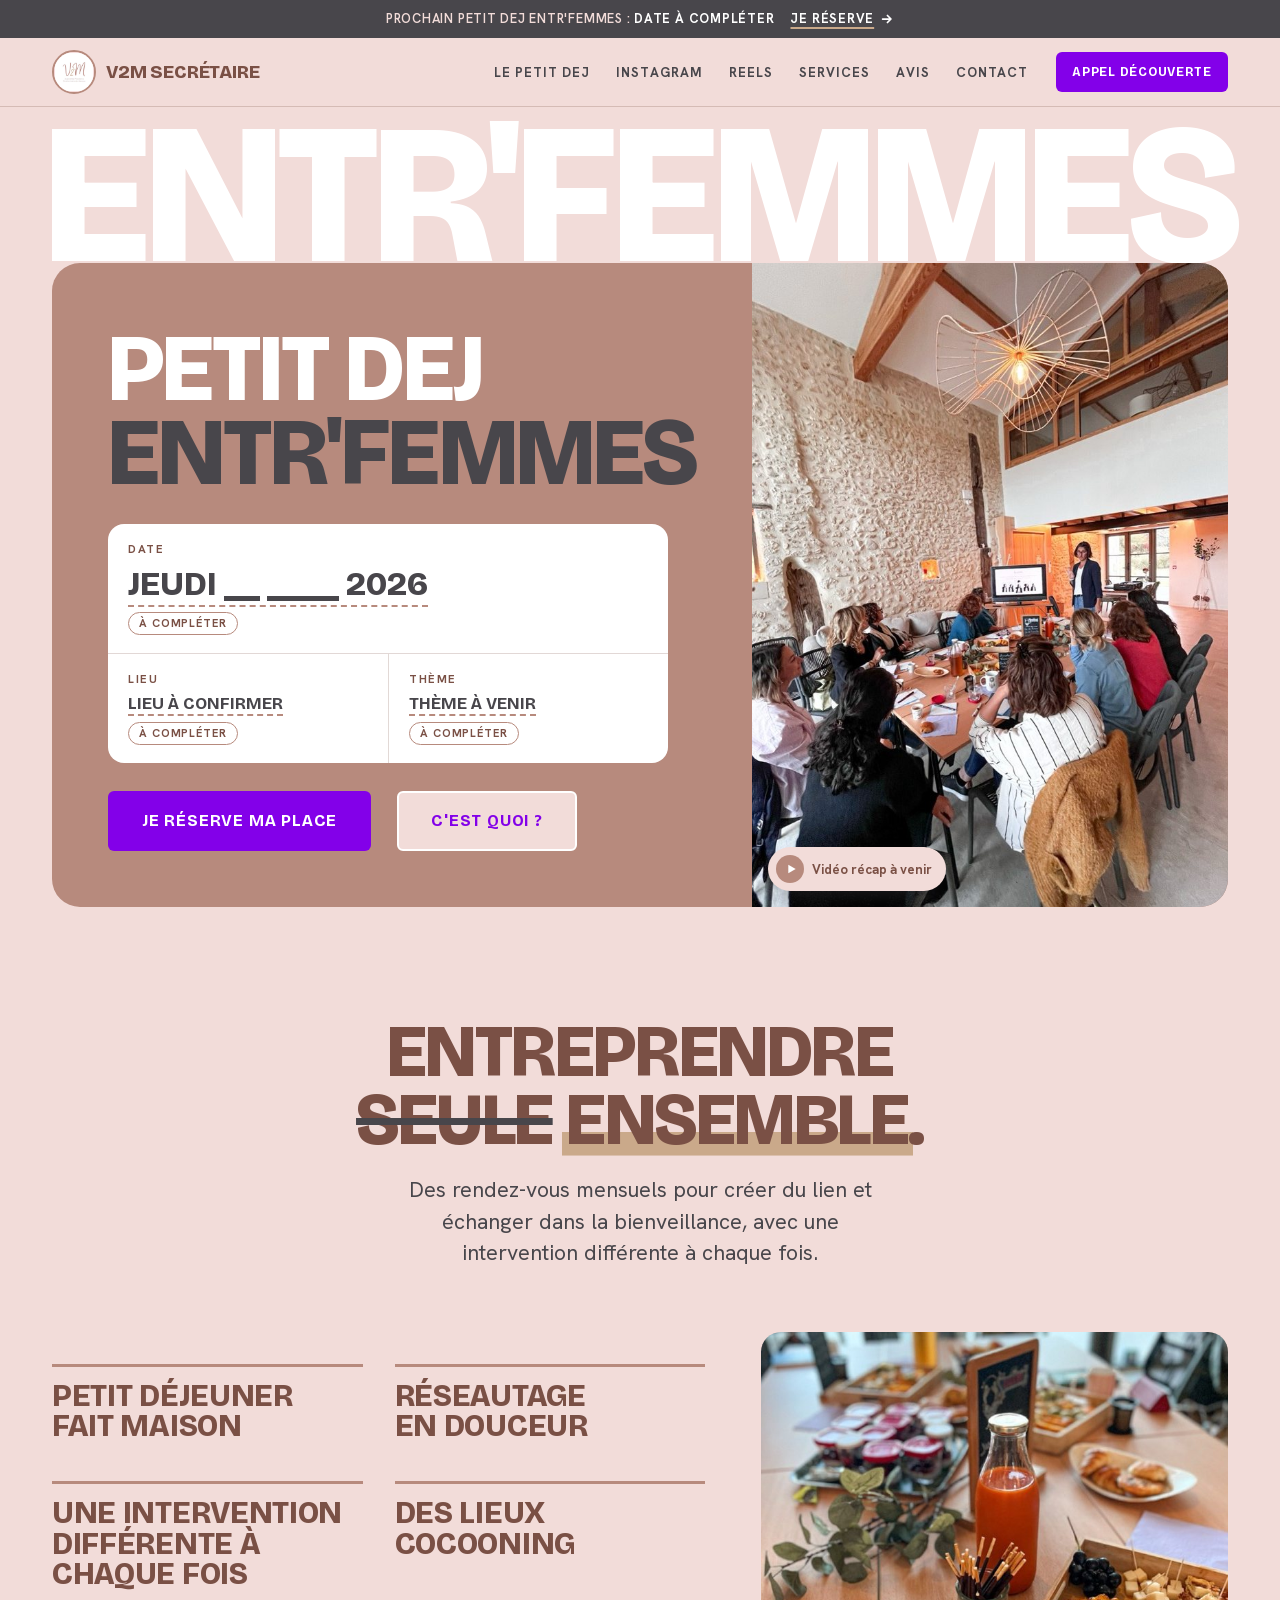
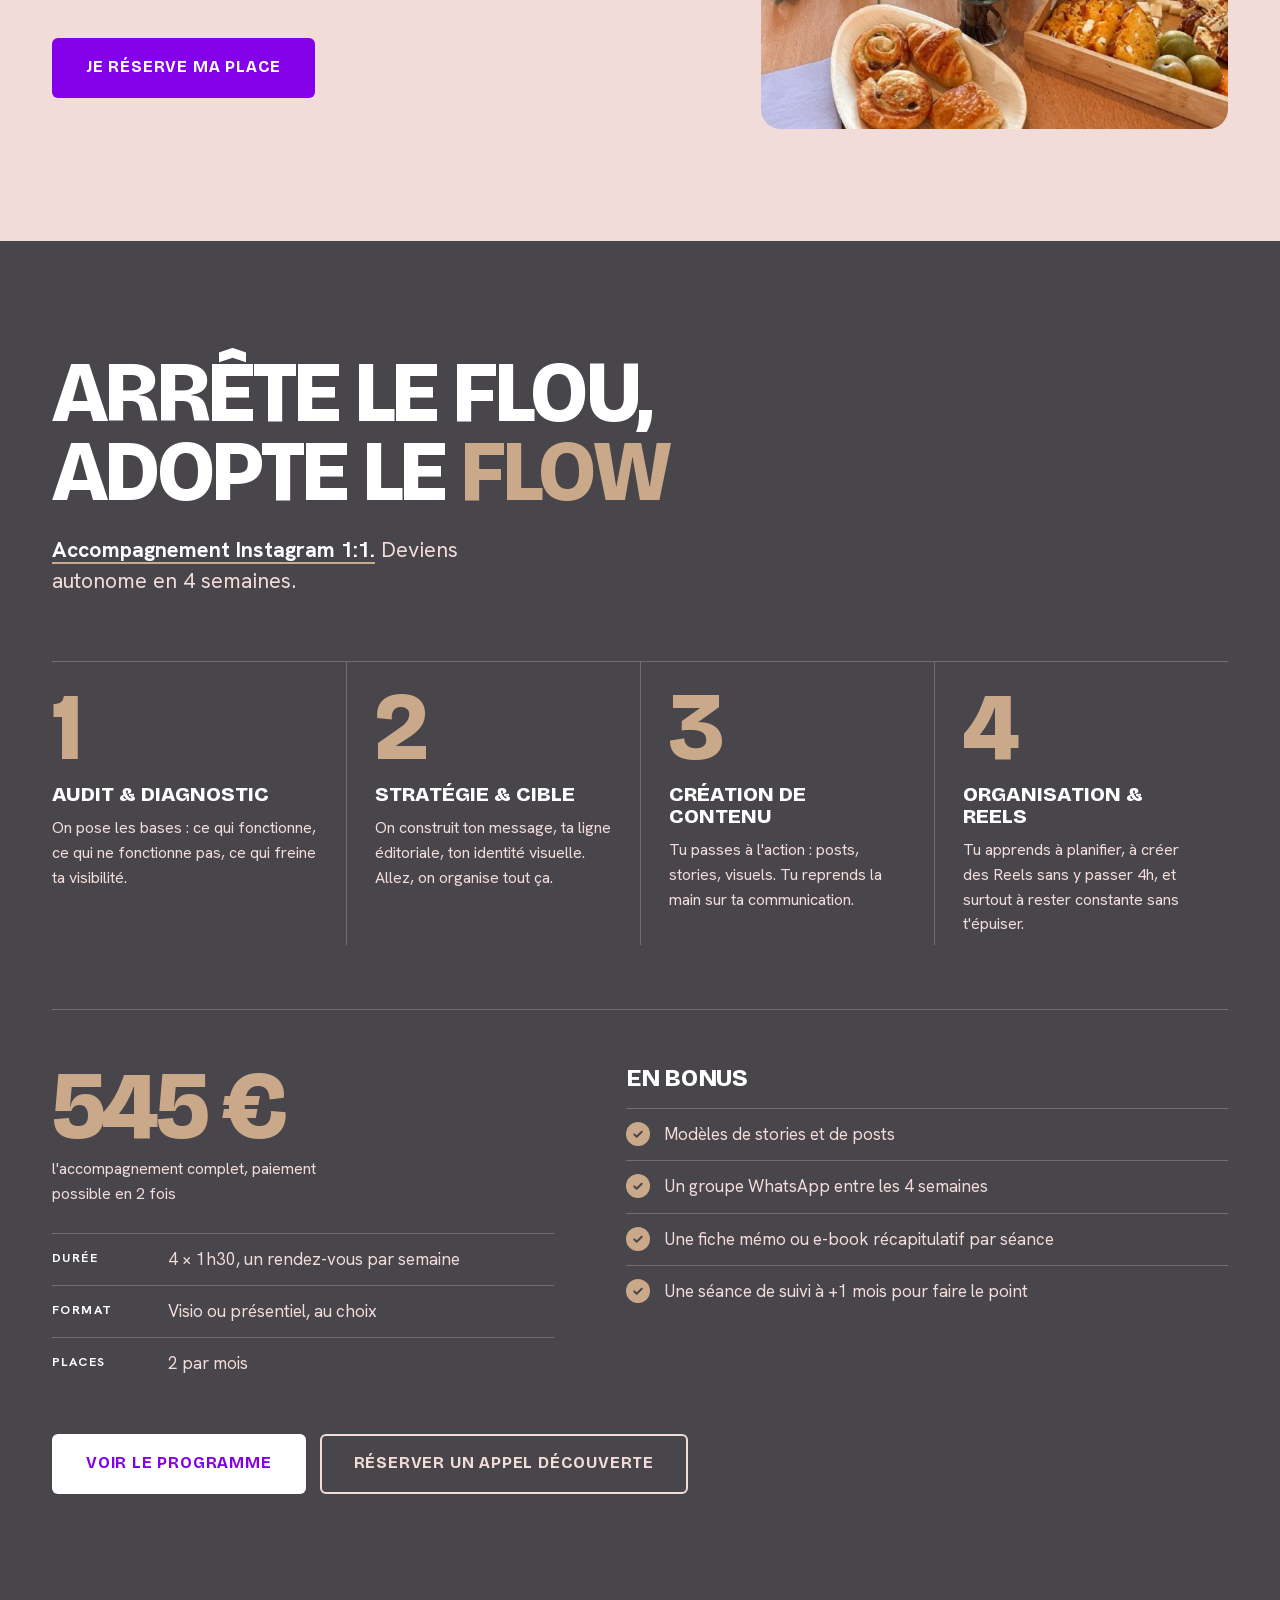
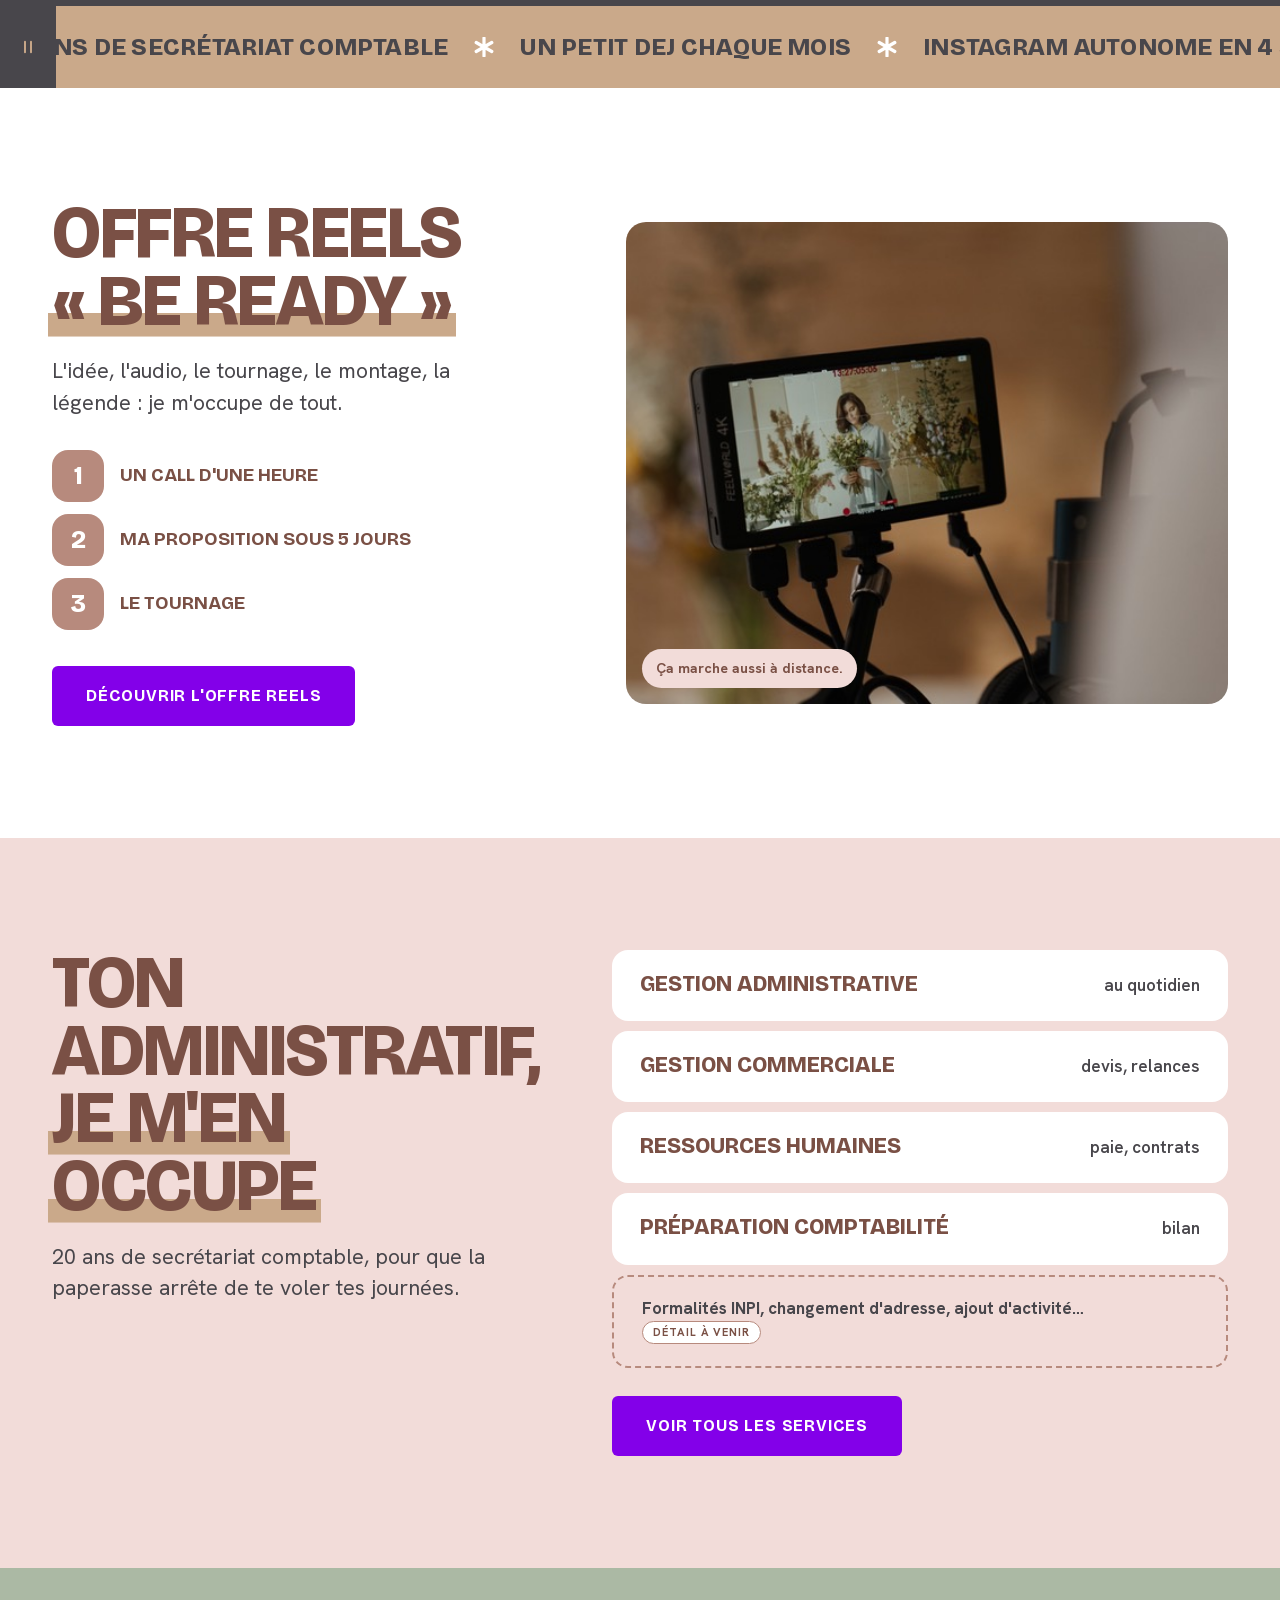
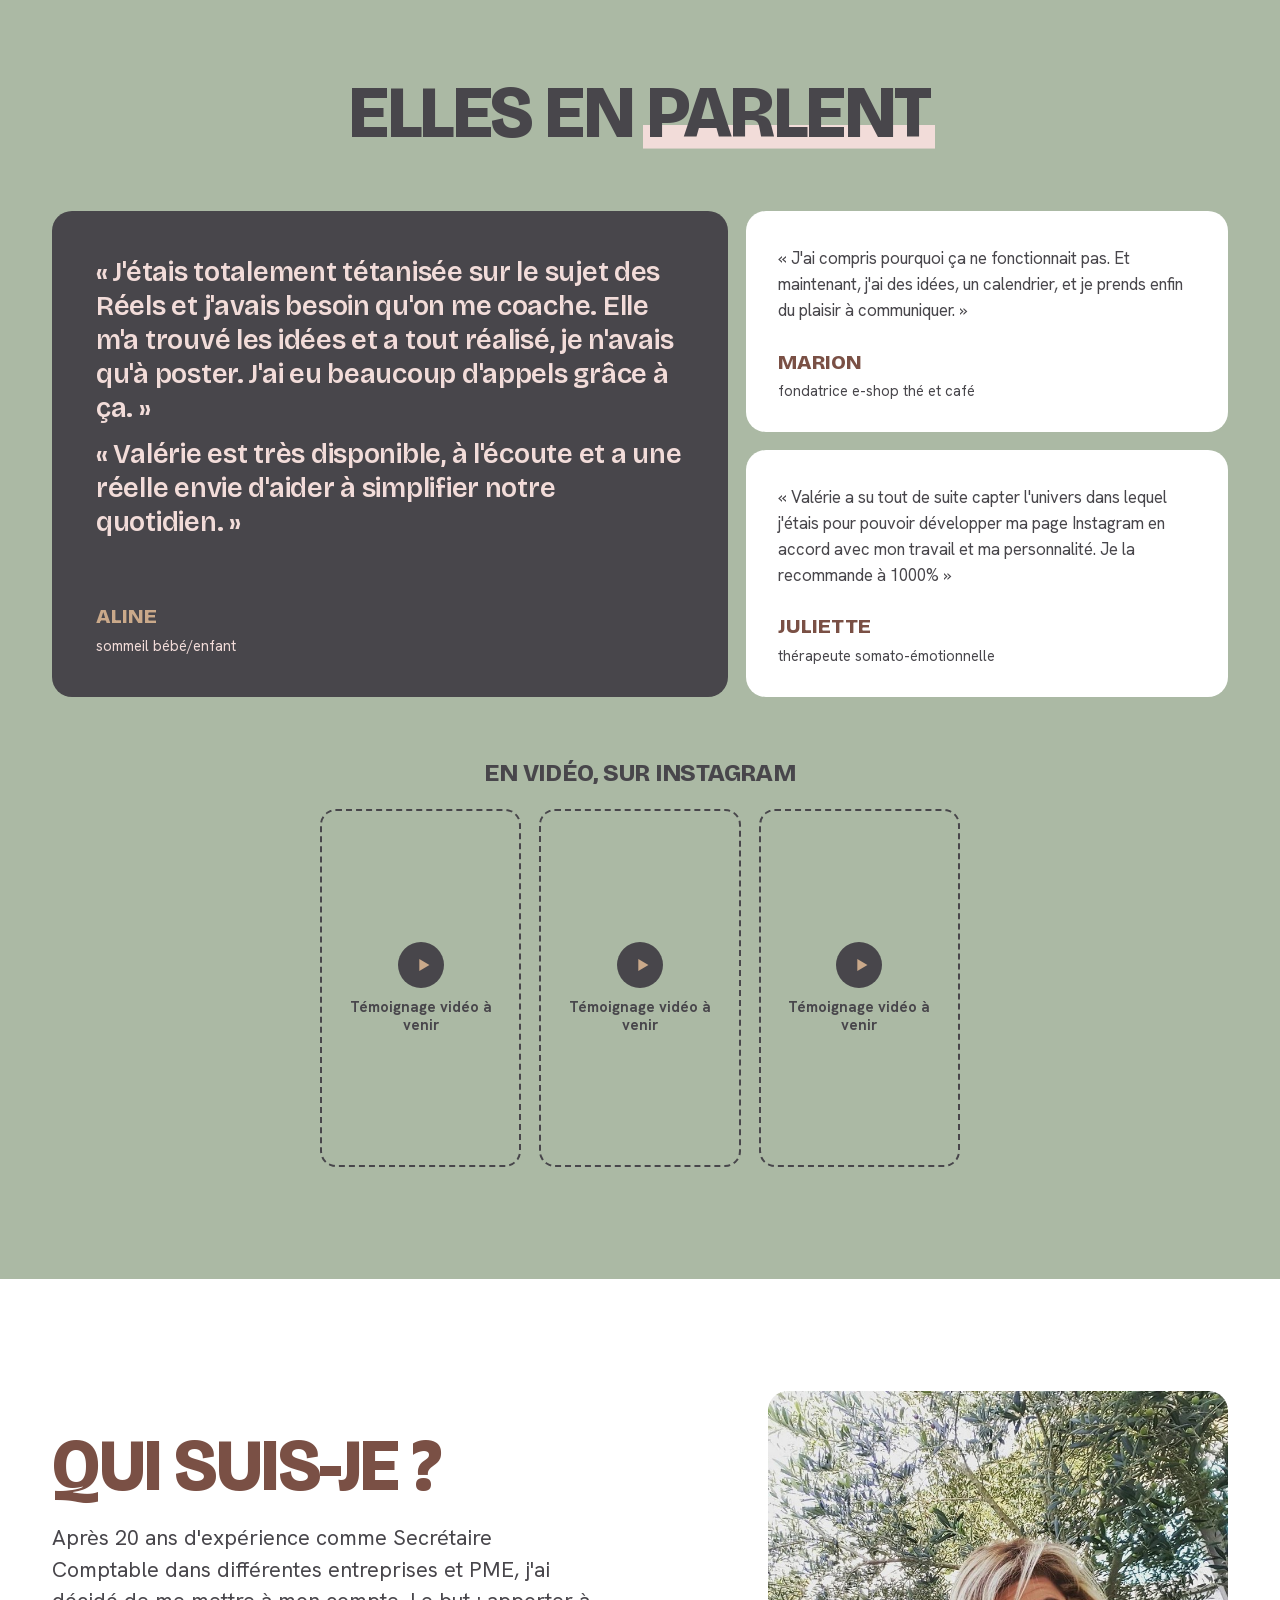
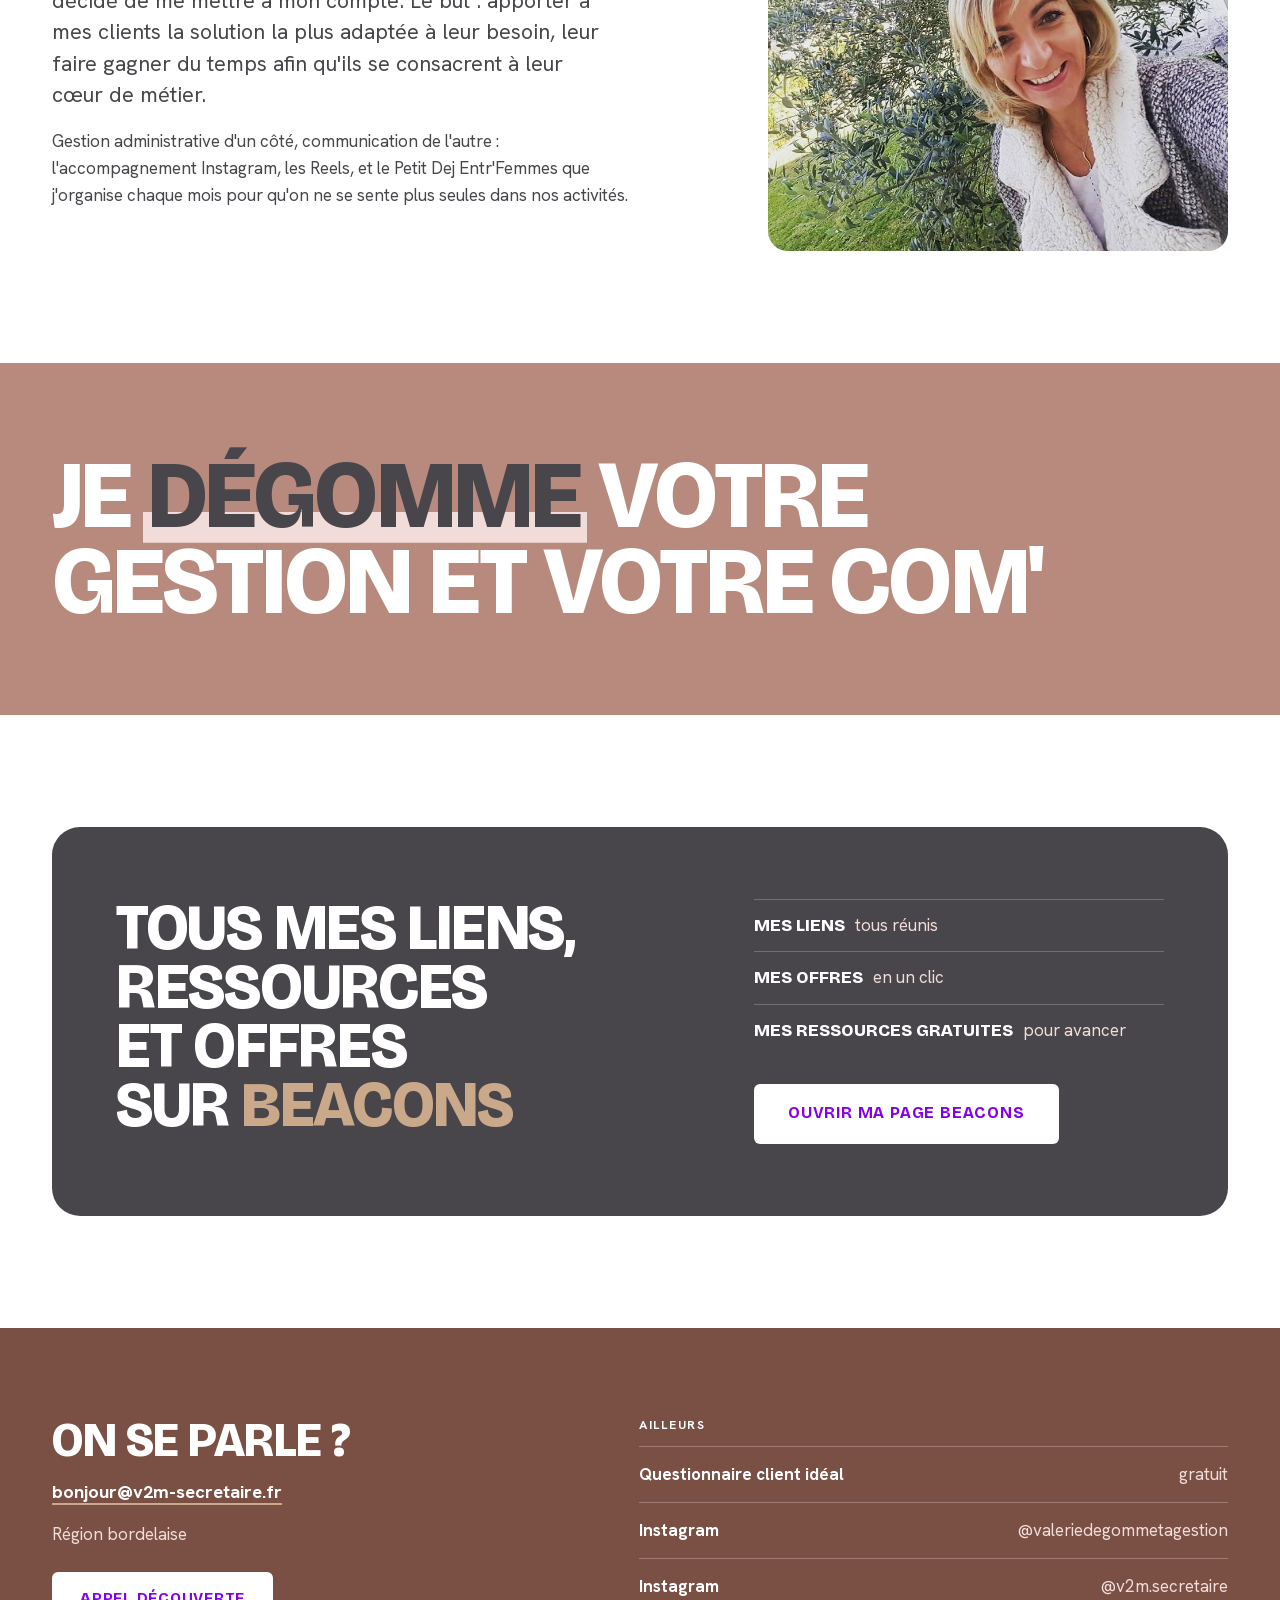
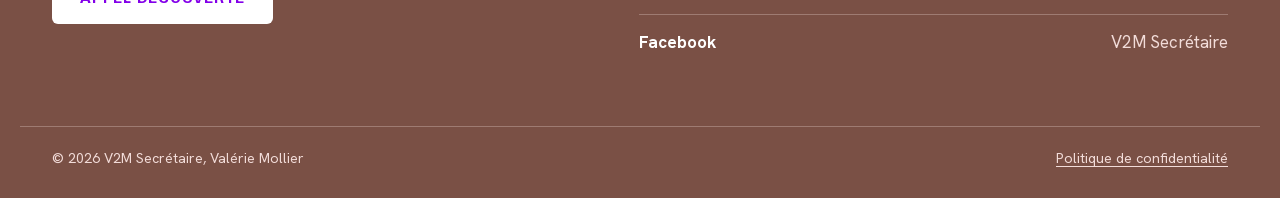
==== commit c64ee054: "V1: re-theme Franc-Parler with the live site's original palette Client feedback: keep the Franc-Parl" ====
--- a/index.html
+++ b/index.html
@@ -5,7 +5,7 @@
   <meta name="viewport" content="width=device-width, initial-scale=1">
   <title>V2M Secrétaire | Petit Dej Entr'Femmes, Instagram, Reels et secrétariat à Bordeaux</title>
   <meta name="description" content="Valérie Mollier, secrétaire comptable en région bordelaise : le Petit Dej Entr'Femmes du mois, l'accompagnement Instagram en 4 semaines, les Reels clés en main et ton administratif.">
-  <meta name="theme-color" content="#5C1F2E">
+  <meta name="theme-color" content="#f2dcd9">
   <link rel="icon" type="image/jpeg" href="assets/img/web/logo-v2m.jpg">
   <link rel="apple-touch-icon" href="assets/img/web/logo-v2m.jpg">
 
@@ -87,8 +87,8 @@
           <!-- ================= fin du bloc à compléter ================= -->
 
           <div class="hero__cta">
-            <a class="btn btn--light btn--lg" href="https://www.billetweb.fr/petit-dej-entrfemmes-a-cadaujac" target="_blank" rel="noopener">Je réserve ma place<span class="sr"> (billetterie Billetweb, nouvelle fenêtre)</span></a>
-            <a class="link" href="#concept">C'est quoi&nbsp;?</a>
+            <a class="btn btn--primary btn--lg" href="https://www.billetweb.fr/petit-dej-entrfemmes-a-cadaujac" target="_blank" rel="noopener">Je réserve ma place<span class="sr"> (billetterie Billetweb, nouvelle fenêtre)</span></a>
+            <a class="btn btn--soft btn--lg" href="#concept">C'est quoi&nbsp;?</a>
           </div>
         </div>
 
@@ -302,7 +302,7 @@
       </div>
     </section>
 
-    <div class="close__body field field--ink">
+    <div class="close__body field field--rosewood">
       <div class="wrap close__grid">
         <div class="close__contact">
           <h2 class="display h-small">On se parle&nbsp;?</h2>
--- a/assets/css/style.css
+++ b/assets/css/style.css
@@ -1,35 +1,29 @@
-/* V2M Secrétaire, V1 "Franc-Parler": consultant poster, colour blocks, uppercase statements.
+/* V2M Secrétaire, V1 "Franc-Parler": consultant poster, colour blocks, uppercase statements,
+   in the brand's original palette (v2m-secretaire.fr + logo).
    Mobile first. Every colour is a custom property on :root; components read ground variables. */
 
 @font-face { font-family: "Bricolage Grotesque"; src: url("../fonts/BricolageGrotesque.woff2") format("woff2"); font-weight: 200 800; font-stretch: 75% 100%; font-display: swap; }
 @font-face { font-family: "Hanken Grotesk"; src: url("../fonts/HankenGrotesk.woff2") format("woff2"); font-weight: 400 700; font-display: swap; }
 
 :root {
-  /* brand primitives (logo + v2m-secretaire.fr) */
-  --blush: #f2dcd9;        /* logo frame: light field */
-  --rose: #b78a7d;         /* logo lettering: ornament and borders only, never text */
-  --rose-text: #7a5045;    /* text-safe vieux rose on blush/white (5.23 / 6.86) */
-  --caramel: #caa98a;      /* logo "2": highlighter marker, accent ink on dark fields */
+  /* brand palette, exactly as on v2m-secretaire.fr and the logo: no derived hues */
+  --blush: #f2dcd9;        /* logo frame, live-site light field */
+  --rose: #b78a7d;         /* logo lettering, live-site hero: hero panel and slogan band; white on it for large text only (3.02) */
+  --rose-text: #7a5045;    /* text-safe vieux rose: headings on light grounds (5.23 blush / 6.86 white), footer field */
+  --caramel: #caa98a;      /* logo "2": highlighter marker, accent ink on ink for large text (4.24), marquee band */
   --violet: #8300e9;       /* live-site CTA: action only */
-  --violet-dark: #6a00bd;
-  --sage: #abb9a4;         /* reviews field only */
-  --ink: #48464b;
-  --ink-strong: #2f2d32;
+  --violet-dark: #6a00bd;  /* hover of violet actions */
+  --ink: #48464b;          /* live-site text: body text and the dark field */
+  --sage: #abb9a4;         /* reviews field only (ink 4.53) */
   --white: #ffffff;
-
-  /* derived: the logo's vieux rose deepened into the dominant field */
-  --bordeaux: #5c1f2e;     /* blush 9.47, white 12.42, caramel 5.65 */
-  --blush-dim: #d9b3ab;    /* secondary text on bordeaux (6.50) */
-  --blush-ghost: #e9c8c2;
-  --ink-dim: #c7b6b4;      /* secondary text on ink-strong (6.99) */  /* decorative ghost word on blush, never text */
 
   /* default (light) ground variables */
   --bg: var(--blush);
-  --fg: var(--ink-strong);
+  --fg: var(--ink);
   --fg-dim: var(--ink);
-  --head: var(--bordeaux);
+  --head: var(--rose-text);
   --accent: var(--rose-text);
-  --line: rgb(92 31 46 / 0.22);
+  --line: rgb(122 80 69 / 0.24);
   --focus: var(--violet);
 
   --f-display: "Bricolage Grotesque", "Arial Narrow", system-ui, sans-serif;
@@ -49,7 +43,7 @@
 *, *::before, *::after { box-sizing: border-box; }
 html { -webkit-text-size-adjust: 100%; scroll-behavior: smooth; scroll-padding-top: 80px; scrollbar-color: var(--rose) var(--blush); }
 body {
-  margin: 0; background: var(--blush); color: var(--ink-strong);
+  margin: 0; background: var(--blush); color: var(--ink);
   font-family: var(--f-body); font-size: 1.0625rem; line-height: 1.6;
   -webkit-font-smoothing: antialiased; text-rendering: optimizeLegibility;
   overflow-x: clip;
@@ -59,7 +53,7 @@
 p, h1, h2, h3, figure, blockquote, dl, dd, ul, ol { margin: 0; }
 ul, ol { padding: 0; list-style: none; }
 b, strong { font-weight: 700; }
-::selection { background: var(--caramel); color: var(--bordeaux); }
+::selection { background: var(--caramel); color: var(--ink); }
 :focus-visible { outline: 3px solid var(--focus); outline-offset: 3px; border-radius: 4px; }
 .sr { position: absolute; width: 1px; height: 1px; padding: 0; margin: -1px; overflow: hidden; clip: rect(0 0 0 0); white-space: nowrap; border: 0; }
 .skip { position: absolute; left: 12px; top: -60px; z-index: 100; background: var(--violet); color: var(--white); padding: 10px 16px; border-radius: var(--r-ctl); font-weight: 700; text-decoration: none; }
@@ -67,12 +61,14 @@
 .wrap { width: 100%; max-width: 1240px; margin-inline: auto; padding-inline: var(--gutter); }
 
 /* ---------- grounds ---------- */
+/* ink field: blush 7.11, white 9.32, caramel 4.24 (large text only) */
 .field {
-  --bg: var(--bordeaux); --fg: var(--blush); --fg-dim: var(--blush-dim); --head: var(--blush);
-  --accent: var(--caramel); --line: rgb(242 220 217 / 0.24); --focus: var(--caramel);
+  --bg: var(--ink); --fg: var(--blush); --fg-dim: var(--blush); --head: var(--white);
+  --accent: var(--caramel); --line: rgb(242 220 217 / 0.26); --focus: var(--caramel);
   background: var(--bg); color: var(--fg);
 }
-.field--ink { --bg: var(--ink-strong); --fg-dim: var(--ink-dim); }
+/* rosewood field (footer): blush 5.23, white 6.86 */
+.field--rosewood { --bg: var(--rose-text); --line: rgb(242 220 217 / 0.3); --focus: var(--white); }
 
 /* ---------- type ---------- */
 .display {
@@ -95,8 +91,8 @@
 }
 .js .hl[data-hl] { background-size: 0% 0.32em; transition: background-size 0.9s var(--ease) 0.15s; }
 .js .hl[data-hl].is-in { background-size: 100% 0.32em; }
-.hl-ink { color: var(--caramel); }
-s { text-decoration-thickness: 0.09em; text-decoration-color: var(--bordeaux); color: var(--rose-text); }
+.hl-ink { color: var(--accent); }
+s { text-decoration-thickness: 0.09em; text-decoration-color: var(--ink); color: var(--rose-text); }
 
 /* ---------- buttons & links ---------- */
 .btn {
@@ -113,6 +109,9 @@
 .btn--primary:hover { background: var(--violet-dark); }
 .btn--light { background: var(--white); color: var(--violet); }
 .btn--light:hover { background: var(--blush); color: var(--violet-dark); }
+/* live-site button: blush with violet label and a white 2px border (5.10; hover 8.95) */
+.btn--soft { background: var(--blush); color: var(--violet); border-color: var(--white); }
+.btn--soft:hover { background: var(--white); color: var(--violet-dark); }
 .btn--outline { border-color: var(--fg); color: var(--fg); background: transparent; }
 .btn--outline:hover { background: var(--fg); color: var(--bg); }
 
@@ -124,11 +123,11 @@
 .link:hover { color: var(--accent); }
 
 /* placeholders: visibly marked */
-.fill { text-decoration: underline dashed var(--accent); text-decoration-thickness: 2px; text-underline-offset: 0.3em; }
+.fill { text-decoration: underline dashed var(--rose); text-decoration-thickness: 2px; text-underline-offset: 0.3em; }
 .todo {
   display: inline-block; vertical-align: middle; margin-left: 10px;
   padding: 3px 10px; border-radius: 999px;
-  background: var(--caramel); color: var(--bordeaux);
+  background: var(--white); color: var(--rose-text); border: 1px solid var(--rose);
   font: 700 0.7rem/1.3 var(--f-body); letter-spacing: 0.08em; text-transform: uppercase;
   white-space: nowrap;
 }
@@ -136,17 +135,17 @@
 /* ---------- announcement bar ---------- */
 .annonce {
   display: flex; flex-wrap: wrap; justify-content: center; align-items: center; gap: 4px 16px;
-  padding: 9px var(--gutter); background: var(--bordeaux); color: var(--blush);
+  padding: 9px var(--gutter); background: var(--ink); color: var(--blush);
   font-size: 0.72rem; font-weight: 600; letter-spacing: 0.06em; text-transform: uppercase; text-align: center;
 }
 .annonce__long { display: none; }
 @media (min-width: 640px) { .annonce { font-size: 0.8rem; } .annonce__long { display: inline; } }
-.annonce__date { color: var(--caramel); }
+.annonce__date { color: var(--white); }
 .annonce a {
-  display: inline-flex; align-items: center; gap: 6px; color: var(--caramel); font-weight: 700;
-  text-decoration: underline; text-underline-offset: 4px; --focus: var(--caramel);
-}
-.annonce a:hover { color: var(--white); }
+  display: inline-flex; align-items: center; gap: 6px; color: var(--white); font-weight: 700;
+  text-decoration: underline; text-decoration-color: var(--caramel); text-decoration-thickness: 2px; text-underline-offset: 4px; --focus: var(--caramel);
+}
+.annonce a:hover { color: var(--caramel); }
 .annonce svg { fill: none; stroke: currentColor; stroke-width: 2; stroke-linecap: round; stroke-linejoin: round; }
 
 /* ---------- header ---------- */
@@ -154,13 +153,13 @@
 .topbar__in { display: flex; align-items: center; gap: 10px; min-height: 68px; }
 .brand { display: inline-flex; align-items: center; gap: 10px; text-decoration: none; margin-right: auto; }
 .brand img { width: 44px; height: 44px; border-radius: 50%; border: 2px solid var(--rose); }
-.brand__name { font-family: var(--f-display); font-weight: 800; text-transform: uppercase; font-size: 1.15rem; letter-spacing: -0.01em; color: var(--bordeaux); }
+.brand__name { font-family: var(--f-display); font-weight: 800; text-transform: uppercase; font-size: 1.15rem; letter-spacing: -0.01em; color: var(--rose-text); }
 .brand__name span { display: none; }
 @media (min-width: 640px) { .brand__name span { display: inline; } }
 
 .burger {
   width: 44px; height: 44px; display: grid; place-items: center; border-radius: var(--r-ctl);
-  background: transparent; border: 2px solid var(--bordeaux); color: var(--bordeaux); cursor: pointer;
+  background: transparent; border: 2px solid var(--rose-text); color: var(--rose-text); cursor: pointer;
 }
 .burger svg { fill: none; stroke: currentColor; stroke-width: 2.2; stroke-linecap: round; }
 .burger path { transition: transform 0.25s var(--ease), opacity 0.2s; transform-origin: 12px 12px; }
@@ -168,13 +167,13 @@
 .burger[aria-expanded="true"] .b2 { opacity: 0; }
 .burger[aria-expanded="true"] .b3 { transform: translateY(-5px) rotate(-45deg); }
 
-.nav { position: absolute; left: 0; right: 0; top: 100%; background: var(--blush); border-bottom: 4px solid var(--bordeaux); display: none; }
+.nav { position: absolute; left: 0; right: 0; top: 100%; background: var(--blush); border-bottom: 4px solid var(--rose); display: none; }
 .nav.is-open { display: block; }
 .nav ul { padding: 8px var(--gutter) 20px; }
 .nav li + li { border-top: 1px solid var(--line); }
 .nav a {
   display: block; padding: 14px 0; text-decoration: none;
-  font-family: var(--f-display); font-weight: 800; text-transform: uppercase; font-size: 1.6rem; letter-spacing: -0.01em; color: var(--bordeaux);
+  font-family: var(--f-display); font-weight: 800; text-transform: uppercase; font-size: 1.6rem; letter-spacing: -0.01em; color: var(--rose-text);
 }
 .nav a:hover { color: var(--violet); }
 
@@ -184,11 +183,11 @@
   .nav ul { display: flex; gap: 26px; padding: 0; margin-right: 18px; }
   .nav li + li { border: 0; }
   .nav a {
-    padding: 6px 0; font-family: var(--f-body); font-weight: 700; font-size: 0.82rem; letter-spacing: 0.08em; color: var(--ink-strong);
+    padding: 6px 0; font-family: var(--f-body); font-weight: 700; font-size: 0.82rem; letter-spacing: 0.08em; color: var(--ink);
     background: linear-gradient(var(--caramel), var(--caramel)) no-repeat 0 100% / 0% 3px;
     transition: background-size 0.3s var(--ease), color 0.2s;
   }
-  .nav a:hover { color: var(--bordeaux); background-size: 100% 3px; }
+  .nav a:hover { color: var(--rose-text); background-size: 100% 3px; }
 }
 
 /* ---------- 1. hero ---------- */
@@ -197,12 +196,13 @@
   position: absolute; left: 50%; top: 4px; transform: translateX(-50%);
   font-family: var(--f-display); font-weight: 800; text-transform: uppercase; letter-spacing: -0.03em;
   font-size: 22vw; line-height: 0.8; white-space: nowrap; pointer-events: none; user-select: none;
-  color: var(--blush-ghost);
+  color: var(--white);
 }
 .panel { border-radius: var(--r-panel); overflow: hidden; }
 .hero__panel {
   position: relative; margin-top: 13vw;
-  --bg: var(--bordeaux); --fg: var(--blush); --fg-dim: var(--blush-dim); --head: var(--blush); --accent: var(--caramel); --line: rgb(242 220 217 / 0.26); --focus: var(--caramel);
+  /* vieux rose panel: white display (large, 3.02), ink accent line (large, 3.08); small copy sits on the white ticket */
+  --bg: var(--rose); --fg: var(--white); --fg-dim: var(--white); --head: var(--white); --accent: var(--ink); --line: rgb(255 255 255 / 0.4); --focus: var(--ink);
   background: var(--bg); color: var(--fg);
   display: grid;
 }
@@ -210,12 +210,12 @@
 .hero__title { font-size: clamp(2.6rem, 10.6vw, 6rem); line-height: 0.88; }
 .hero__title .hl-ink { display: block; }
 
-.ticket { margin-top: 28px; display: grid; grid-template-columns: 1fr 1fr; border: 1.5px solid var(--line); border-radius: 16px; }
+.ticket { margin-top: 28px; display: grid; grid-template-columns: 1fr 1fr; background: var(--white); border-radius: 16px; --line: rgb(122 80 69 / 0.22); }
 .ticket__cell { padding: 14px 16px 16px; min-width: 0; }
 .ticket__cell--date { grid-column: 1 / -1; border-bottom: 1.5px solid var(--line); }
 .ticket__cell + .ticket__cell + .ticket__cell { border-left: 1.5px solid var(--line); }
-.ticket dt { font-size: 0.72rem; font-weight: 700; letter-spacing: 0.14em; text-transform: uppercase; color: var(--caramel); margin-bottom: 6px; }
-.ticket dd { font-family: var(--f-display); font-weight: 700; text-transform: uppercase; font-size: 1.05rem; line-height: 1.2; color: var(--blush); }
+.ticket dt { font-size: 0.72rem; font-weight: 700; letter-spacing: 0.14em; text-transform: uppercase; color: var(--rose-text); margin-bottom: 6px; }
+.ticket dd { font-family: var(--f-display); font-weight: 700; text-transform: uppercase; font-size: 1.05rem; line-height: 1.2; color: var(--ink); }
 .ticket__cell--date dd { font-size: clamp(1.45rem, 5.6vw, 2.1rem); font-weight: 800; }
 .ticket .todo { margin: 8px 0 0; display: table; }
 
@@ -226,10 +226,10 @@
 .hero__photo img { width: 100%; height: 100%; object-fit: cover; }
 .badge {
   position: absolute; left: 16px; bottom: 16px; display: inline-flex; align-items: center; gap: 8px;
-  padding: 8px 14px 8px 8px; border-radius: 999px; background: var(--blush); color: var(--bordeaux);
-  font-size: 0.82rem; font-weight: 700; box-shadow: 0 10px 24px -10px rgb(47 45 50 / 0.55);
-}
-.badge svg { width: 28px; height: 28px; padding: 6px 5px 6px 7px; border-radius: 50%; background: var(--bordeaux); fill: var(--caramel); }
+  padding: 8px 14px 8px 8px; border-radius: 999px; background: var(--blush); color: var(--rose-text);
+  font-size: 0.82rem; font-weight: 700; box-shadow: 0 10px 24px -10px rgb(72 70 75 / 0.55);
+}
+.badge svg { width: 28px; height: 28px; padding: 6px 5px 6px 7px; border-radius: 50%; background: var(--rose); fill: var(--white); }
 
 @media (min-width: 640px) {
   .hero__text { padding: 48px 40px 44px; }
@@ -251,8 +251,8 @@
 .concept .h-section { max-width: 14ch; }
 .concept .lede { margin-top: 20px; }
 .facts { margin-top: 44px; display: grid; grid-template-columns: 1fr 1fr; gap: 28px 18px; }
-.facts li { border-top: 3px solid var(--bordeaux); padding-top: 14px; min-width: 0;
-  font-family: var(--f-display); font-weight: 800; text-transform: uppercase; font-size: clamp(1.2rem, 4.4vw, 1.9rem); line-height: 1; letter-spacing: -0.01em; color: var(--bordeaux); text-wrap: balance; }
+.facts li { border-top: 3px solid var(--rose); padding-top: 14px; min-width: 0;
+  font-family: var(--f-display); font-weight: 800; text-transform: uppercase; font-size: clamp(1.2rem, 4.4vw, 1.9rem); line-height: 1; letter-spacing: -0.01em; color: var(--rose-text); text-wrap: balance; }
 .concept__body .btn { margin-top: 36px; }
 @media (max-width: 639px) { .concept__body .btn { width: 100%; } }
 .concept__photo { margin-top: 40px; border-radius: var(--r-card); overflow: hidden; aspect-ratio: 16 / 10; }
@@ -269,7 +269,7 @@
 .insta { padding: var(--section) 0; }
 .insta__head .h-section { max-width: 13ch; font-size: clamp(2.5rem, 9.6vw, 5.4rem); }
 .insta__head .lede { margin-top: 22px; color: var(--fg); }
-.insta__head .lede b { color: var(--caramel); }
+.insta__head .lede b { color: var(--white); text-decoration: underline; text-decoration-color: var(--caramel); text-decoration-thickness: 2px; text-underline-offset: 5px; }
 
 .weeks { margin-top: 48px; display: grid; }
 .week { border-top: 1.5px solid var(--line); padding: 22px 0 24px; display: grid; grid-template-columns: 3.6rem 1fr; column-gap: 10px; }
@@ -279,8 +279,8 @@
   display: block; font-family: var(--f-display); font-weight: 800; font-size: 3.4rem; line-height: 0.8;
   color: var(--caramel); letter-spacing: -0.04em;
 }
-.week h3 { font-family: var(--f-display); font-weight: 800; text-transform: uppercase; font-size: 1.3rem; line-height: 1.05; color: var(--blush); }
-.week p { margin-top: 10px; font-size: 1rem; line-height: 1.55; color: var(--blush-dim); }
+.week h3 { font-family: var(--f-display); font-weight: 800; text-transform: uppercase; font-size: 1.3rem; line-height: 1.05; color: var(--white); }
+.week p { margin-top: 10px; font-size: 1rem; line-height: 1.55; color: var(--blush); }
 @media (min-width: 640px) {
   .weeks { grid-template-columns: 1fr 1fr; }
   .weeks { column-gap: 32px; }
@@ -301,13 +301,13 @@
 .price__note { color: var(--fg-dim); font-size: 1rem; max-width: 30ch; }
 .infos { margin-top: 26px; }
 .infos div { display: grid; grid-template-columns: 6.5rem 1fr; gap: 12px; padding: 12px 0; border-top: 1px solid var(--line); }
-.infos dt { font-size: 0.78rem; font-weight: 700; letter-spacing: 0.12em; text-transform: uppercase; color: var(--caramel); padding-top: 3px; }
+.infos dt { font-size: 0.78rem; font-weight: 700; letter-spacing: 0.12em; text-transform: uppercase; color: var(--white); padding-top: 3px; }
 .infos dd { color: var(--fg); }
-.deal__bonus .h-small { color: var(--blush); margin-bottom: 18px; }
+.deal__bonus .h-small { color: var(--white); margin-bottom: 18px; }
 .checks li { position: relative; padding: 12px 0 12px 38px; border-top: 1px solid var(--line); }
 .checks li::before {
   content: ""; position: absolute; left: 0; top: 13px; width: 24px; height: 24px; border-radius: 50%;
-  background: var(--caramel) url("data:image/svg+xml,%3Csvg xmlns='http://www.w3.org/2000/svg' viewBox='0 0 24 24'%3E%3Cpath d='M7 12.5l3.2 3.2L17 9' fill='none' stroke='%235c1f2e' stroke-width='2.6' stroke-linecap='round' stroke-linejoin='round'/%3E%3C/svg%3E") center / 18px no-repeat;
+  background: var(--caramel) url("data:image/svg+xml,%3Csvg xmlns='http://www.w3.org/2000/svg' viewBox='0 0 24 24'%3E%3Cpath d='M7 12.5l3.2 3.2L17 9' fill='none' stroke='%2348464b' stroke-width='2.6' stroke-linecap='round' stroke-linejoin='round'/%3E%3C/svg%3E") center / 18px no-repeat;
 }
 .cta-row { display: flex; flex-wrap: wrap; gap: 14px; margin-top: 44px; }
 .cta-row .btn { flex: 1 1 100%; }
@@ -317,10 +317,10 @@
 }
 
 /* ---------- marquee ---------- */
-.marquee { position: relative; display: flex; overflow: hidden; background: var(--caramel); color: var(--bordeaux); padding: 16px 0 16px 64px; --focus: var(--bordeaux); }
+.marquee { position: relative; display: flex; overflow: hidden; background: var(--caramel); color: var(--ink); padding: 16px 0 16px 64px; --focus: var(--ink); }
 .marquee__toggle {
   position: absolute; left: 0; top: 0; bottom: 0; z-index: 1; width: 56px; display: grid; place-items: center;
-  background: var(--bordeaux); color: var(--caramel); border: 0; cursor: pointer;
+  background: var(--ink); color: var(--caramel); border: 0; cursor: pointer;
 }
 .marquee__toggle:focus-visible { outline-color: var(--violet); outline-offset: -4px; }
 .marquee__toggle svg { fill: none; stroke: currentColor; stroke-width: 2.6; stroke-linecap: round; stroke-linejoin: round; }
@@ -331,10 +331,10 @@
 .marquee__track { display: flex; flex-shrink: 0; align-items: center; animation: slide 38s linear infinite; }
 .marquee li {
   display: flex; align-items: center; white-space: nowrap;
-  font-family: var(--f-display); font-weight: 800; text-transform: uppercase; font-size: 1.15rem; letter-spacing: 0.01em;
+  font-family: var(--f-display); font-weight: 800; text-transform: uppercase; font-size: 1.2rem; letter-spacing: 0.01em; /* >= 18.66px bold: large text, ink on caramel 4.24 */
 }
 .marquee li::after {
-  content: ""; width: 20px; height: 20px; margin: 0 26px; background: var(--bordeaux);
+  content: ""; width: 20px; height: 20px; margin: 0 26px; background: var(--white);
   -webkit-mask: url("data:image/svg+xml,%3Csvg xmlns='http://www.w3.org/2000/svg' viewBox='0 0 20 20'%3E%3Cpath d='M10 1v18M2.2 5.5l15.6 9M2.2 14.5l15.6-9' stroke='black' stroke-width='3.2' stroke-linecap='round'/%3E%3C/svg%3E") center / contain no-repeat;
           mask: url("data:image/svg+xml,%3Csvg xmlns='http://www.w3.org/2000/svg' viewBox='0 0 20 20'%3E%3Cpath d='M10 1v18M2.2 5.5l15.6 9M2.2 14.5l15.6-9' stroke='black' stroke-width='3.2' stroke-linecap='round'/%3E%3C/svg%3E") center / contain no-repeat;
 }
@@ -347,16 +347,16 @@
 .reels__grid { display: grid; gap: 44px; align-items: center; }
 .reels .lede { margin-top: 20px; }
 .steps { margin: 32px 0 36px; display: grid; gap: 12px; }
-.steps li { display: flex; align-items: center; gap: 16px; font-family: var(--f-display); font-weight: 700; text-transform: uppercase; font-size: 1.15rem; line-height: 1.15; color: var(--bordeaux); }
+.steps li { display: flex; align-items: center; gap: 16px; font-family: var(--f-display); font-weight: 700; text-transform: uppercase; font-size: 1.15rem; line-height: 1.15; color: var(--rose-text); }
 .steps__n {
   flex: 0 0 52px; height: 52px; display: grid; place-items: center; border-radius: 16px;
-  background: var(--bordeaux); color: var(--caramel); font-weight: 800; font-size: 1.6rem;
+  background: var(--rose); color: var(--white); font-weight: 800; font-size: 1.6rem;
 }
 .reels__photo { position: relative; border-radius: var(--r-card); overflow: hidden; }
 .reels__photo img { width: 100%; aspect-ratio: 4 / 3; object-fit: cover; }
 .reels__photo figcaption {
   position: absolute; left: 16px; bottom: 16px; padding: 8px 14px; border-radius: 999px;
-  background: var(--blush); color: var(--bordeaux); font-weight: 700; font-size: 0.88rem;
+  background: var(--blush); color: var(--rose-text); font-weight: 700; font-size: 0.88rem;
 }
 @media (min-width: 960px) {
   .reels__grid { grid-template-columns: 5fr 6fr; gap: 72px; }
@@ -376,10 +376,10 @@
   display: flex; flex-wrap: wrap; align-items: baseline; justify-content: space-between; gap: 4px 16px;
   background: var(--white); border-radius: 16px; padding: 18px 22px;
 }
-.rows__t { font-family: var(--f-display); font-weight: 800; text-transform: uppercase; font-size: 1.15rem; line-height: 1.1; color: var(--bordeaux); }
-.rows__d { color: var(--rose-text); font-weight: 600; }
-.rows .rows__soon { background: transparent; border: 2px dashed var(--rose-text); }
-.rows__soon .rows__t { font-family: var(--f-body); font-weight: 700; text-transform: none; font-size: 1.05rem; color: var(--ink-strong); }
+.rows__t { font-family: var(--f-display); font-weight: 800; text-transform: uppercase; font-size: 1.15rem; line-height: 1.1; color: var(--rose-text); }
+.rows__d { color: var(--ink); font-weight: 600; }
+.rows .rows__soon { background: transparent; border: 2px dashed var(--rose); }
+.rows__soon .rows__t { font-family: var(--f-body); font-weight: 700; text-transform: none; font-size: 1.05rem; color: var(--ink); }
 .rows__soon .todo { margin-left: 0; }
 @media (min-width: 960px) {
   .services__grid { grid-template-columns: 5fr 7fr; gap: 72px; align-items: start; }
@@ -392,16 +392,17 @@
 }
 
 /* ---------- 5. avis ---------- */
-.avis { background: var(--sage); padding: var(--section) 0; --line: rgb(47 45 50 / 0.3); --focus: var(--bordeaux); }
+.avis { background: var(--sage); padding: var(--section) 0; --head: var(--ink); --line: rgb(72 70 75 / 0.3); --focus: var(--ink); }
+.avis .hl { background-image: linear-gradient(var(--blush), var(--blush)); }
 .quotes { margin-top: 44px; display: grid; gap: 14px; }
 .quote { background: var(--white); border-radius: var(--r-card); padding: 26px 24px 24px; display: flex; flex-direction: column; justify-content: space-between; gap: 22px; }
-.quote blockquote p { font-size: 1.05rem; line-height: 1.55; color: var(--ink-strong); }
+.quote blockquote p { font-size: 1.05rem; line-height: 1.55; color: var(--ink); }
 .quote blockquote p + p { margin-top: 12px; }
 .quote figcaption { font-size: 0.92rem; color: var(--ink); }
-.quote figcaption b { display: block; font-family: var(--f-display); font-weight: 800; text-transform: uppercase; font-size: 1.3rem; color: var(--bordeaux); }
-.quote--lg { background: var(--bordeaux); }
+.quote figcaption b { display: block; font-family: var(--f-display); font-weight: 800; text-transform: uppercase; font-size: 1.3rem; color: var(--rose-text); }
+.quote--lg { background: var(--ink); }
 .quote--lg blockquote p { color: var(--blush); font-family: var(--f-display); font-weight: 600; font-size: clamp(1.25rem, 3.2vw, 1.7rem); line-height: 1.25; letter-spacing: -0.01em; }
-.quote--lg figcaption { color: var(--blush-dim); }
+.quote--lg figcaption { color: var(--blush); }
 .quote--lg figcaption b { color: var(--caramel); }
 @media (min-width: 960px) {
   .quotes { grid-template-columns: 7fr 5fr; grid-template-rows: auto auto; gap: 18px; margin-top: 64px; }
@@ -412,12 +413,12 @@
 .vslots { margin: 24px auto 0; display: grid; grid-template-columns: repeat(3, 1fr); gap: 10px; max-width: 640px; }
 .vslot {
   aspect-ratio: 9 / 16; display: flex; flex-direction: column; align-items: center; justify-content: center; gap: 10px; padding: 10px;
-  border: 2px dashed var(--bordeaux); border-radius: 16px; text-decoration: none; text-align: center;
-  color: var(--ink-strong); font-size: 0.82rem; font-weight: 700; line-height: 1.25;
+  border: 2px dashed var(--ink); border-radius: 16px; text-decoration: none; text-align: center;
+  color: var(--ink); font-size: 0.82rem; font-weight: 700; line-height: 1.25;
   transition: background-color 0.2s var(--ease);
 }
 .vslot:hover { background: rgb(255 255 255 / 0.35); }
-.vslot svg { width: 46px; height: 46px; padding: 12px 10px 12px 14px; border-radius: 50%; background: var(--bordeaux); fill: var(--caramel); }
+.vslot svg { width: 46px; height: 46px; padding: 12px 10px 12px 14px; border-radius: 50%; background: var(--ink); fill: var(--caramel); }
 @media (min-width: 640px) { .vslots { gap: 18px; } .vslot { font-size: 0.92rem; } }
 
 /* ---------- 6. about ---------- */
@@ -427,9 +428,10 @@
 .about__text > p:not(.lede) { margin-top: 18px; color: var(--ink); max-width: 58ch; }
 .about__photo { border-radius: var(--r-card); overflow: hidden; max-width: 460px; }
 .about__photo img { width: 100%; aspect-ratio: 1; object-fit: cover; }
-.slogan { background: var(--caramel); padding: calc(var(--section) * 0.8) 0; --head: var(--bordeaux); }
+/* vieux rose band: white tagline (large, 3.02), marked word in ink on a blush marker (7.11) */
+.slogan { background: var(--rose); padding: calc(var(--section) * 0.8) 0; --head: var(--white); }
 .tagline { font-size: clamp(2.3rem, 9vw, 6rem); line-height: 0.9; }
-.slogan .hl { background-image: linear-gradient(var(--blush), var(--blush)); }
+.slogan .hl { background-image: linear-gradient(var(--blush), var(--blush)); color: var(--ink); }
 @media (min-width: 960px) {
   .about__grid { grid-template-columns: 7fr 5fr; gap: 72px; }
   .about__photo { justify-self: end; }
@@ -438,14 +440,14 @@
 /* ---------- 7. close ---------- */
 .beacons { background: var(--white); padding: var(--section) 0; }
 .beacons__panel {
-  --bg: var(--bordeaux); --fg: var(--blush); --head: var(--blush); --accent: var(--caramel); --line: rgb(242 220 217 / 0.24); --focus: var(--caramel);
+  --bg: var(--ink); --fg: var(--blush); --head: var(--white); --accent: var(--caramel); --line: rgb(242 220 217 / 0.26); --focus: var(--caramel);
   background: var(--bg); color: var(--fg); padding: 40px 22px;
   display: grid; gap: 28px; justify-items: start;
 }
 .beacons__panel .h-section { font-size: clamp(2rem, 7.4vw, 4rem); max-width: 18ch; }
 .beacons__list { display: grid; gap: 0; width: 100%; }
-.beacons__list li { padding: 12px 0; border-top: 1px solid var(--line); color: var(--blush-dim); }
-.beacons__list b { color: var(--blush); font-family: var(--f-display); font-weight: 800; text-transform: uppercase; margin-right: 6px; }
+.beacons__list li { padding: 12px 0; border-top: 1px solid var(--line); color: var(--blush); }
+.beacons__list b { color: var(--white); font-family: var(--f-display); font-weight: 800; text-transform: uppercase; margin-right: 6px; }
 @media (min-width: 960px) {
   .beacons__panel { padding: 72px 64px; grid-template-columns: 7fr 5fr; column-gap: 64px; align-items: end; }
   .beacons__panel .h-section { grid-column: 1; grid-row: 1 / span 2; align-self: start; }
@@ -458,16 +460,16 @@
 .close__contact .h-small { font-size: clamp(2rem, 6vw, 3rem); }
 .close__contact p { margin-top: 14px; color: var(--fg-dim); }
 .close__contact .btn { margin-top: 10px; }
-.mail { color: var(--blush); font-weight: 700; font-size: 1.15rem; text-decoration: underline; text-decoration-color: var(--caramel); text-underline-offset: 5px; text-decoration-thickness: 2px; overflow-wrap: anywhere; }
-.mail:hover { color: var(--caramel); }
-.foot-h { font-size: 0.78rem; font-weight: 700; letter-spacing: 0.14em; text-transform: uppercase; color: var(--caramel); margin-bottom: 10px; }
+.mail { color: var(--white); font-weight: 700; font-size: 1.15rem; text-decoration: underline; text-decoration-color: var(--caramel); text-underline-offset: 5px; text-decoration-thickness: 2px; overflow-wrap: anywhere; }
+.mail:hover { text-decoration-color: var(--white); }
+.foot-h { font-size: 0.78rem; font-weight: 700; letter-spacing: 0.14em; text-transform: uppercase; color: var(--white); margin-bottom: 10px; }
 .foot-links li { border-top: 1px solid var(--line); }
-.foot-links a { display: flex; flex-wrap: wrap; justify-content: space-between; gap: 2px 14px; padding: 14px 0; text-decoration: none; font-weight: 700; color: var(--blush); }
+.foot-links a { display: flex; flex-wrap: wrap; justify-content: space-between; gap: 2px 14px; padding: 14px 0; text-decoration: none; font-weight: 700; color: var(--white); }
 .foot-links__d { font-weight: 400; color: var(--fg-dim); }
-.foot-links a:hover, .foot-links a:hover .foot-links__d { color: var(--caramel); }
+.foot-links a:hover { text-decoration: underline; text-decoration-color: var(--caramel); text-underline-offset: 5px; }
 .legal { display: flex; flex-wrap: wrap; justify-content: space-between; gap: 8px 24px; margin-top: 56px; padding-top: 20px; border-top: 1px solid var(--line); font-size: 0.88rem; color: var(--fg-dim); }
 .legal a { color: var(--fg-dim); text-underline-offset: 3px; }
-.legal a:hover { color: var(--caramel); }
+.legal a:hover { color: var(--white); }
 @media (min-width: 960px) { .close__grid { grid-template-columns: 5fr 6fr; gap: 96px; } .close__body { padding-top: 88px; } }
 
 /* ---------- motion preferences ---------- */
@@ -493,4 +495,11 @@
   .ticket { margin-top: 22px; }
   .ticket__cell { padding: 12px 20px 13px; }
   .hero__cta { margin-top: 22px; }
-}
+  /* the white ticket is taller than the old outline one: tighten it so the CTA clears 1280x720 */
+  .hero__panel { margin-top: 8.5vh; }
+  .hero__title { font-size: min(6rem, 9.4vh); }
+  .ticket__cell { padding: 10px 20px 11px; }
+  .ticket__cell--date dd { font-size: 1.6rem; }
+  .ticket__cell--date .todo { display: inline-block; margin: 0 0 0 10px; }
+  .ticket .ticket__cell:not(.ticket__cell--date) .todo { margin-top: 4px; }
+}
